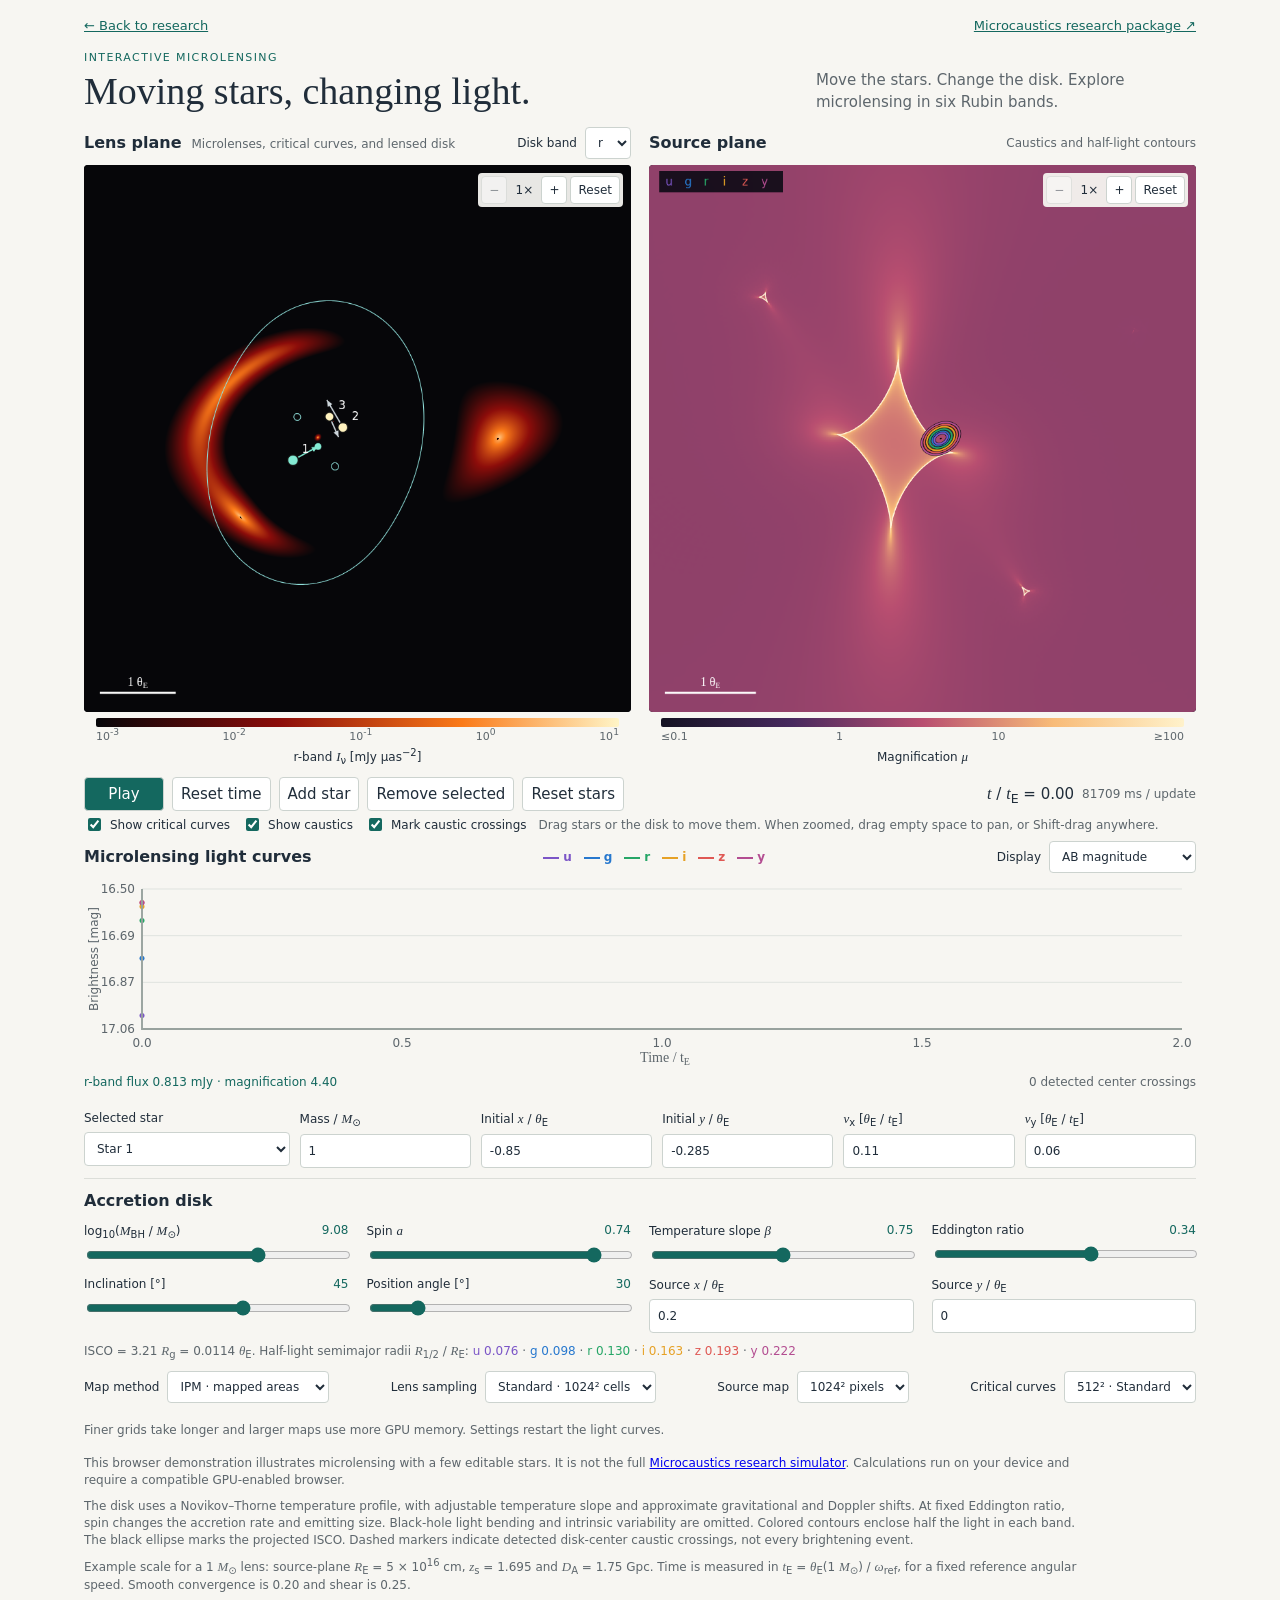
==== microlensing/index.html @ 2500a493 "Update simulator starting configuration" ====
<!doctype html>
<html lang="en"><head><meta charset="utf-8"><meta name="viewport" content="width=device-width, initial-scale=1"><meta name="description" content="Explore dynamical microlensing with moving stars, an accretion disk, caustics, and six-band light curves in your browser."><link rel="canonical" href="https://jfagin.github.io/microlensing/"><meta name="theme-color" content="#f7f6f2"><title>Interactive microlensing | Joshua Fagin</title><link rel="icon" href="../assets/favicon.svg" type="image/svg+xml"><script>if(new URLSearchParams(location.search).get("embed")==="1"&&window.parent!==window)document.documentElement.classList.add("embedded");</script><style>:root{--paper:#f7f6f2;--ink:#202d3a;--muted:#5d666c;--line:#dcded9;--teal:#14685f}
var{font-family:Cambria,Georgia,serif;font-size:1.08em}sub,sup{line-height:0}.inline{display:flex;flex-direction:row;align-items:center;gap:8px;white-space:nowrap}.inline select{width:auto;min-height:32px;padding:3px 8px}.panel-heading{min-height:34px}.colorbar{padding:10px 12px 2px}.bar{height:9px;border-radius:2px}.disk-gradient{background:linear-gradient(90deg,#060609 0%,#8c0d0a 35%,#fa7a19 70%,#fff5c7 100%)}.map-gradient{background:linear-gradient(90deg,#141222,#47295e,#b84e70,#f8bb78,#fff2cb)}.ticks{display:flex;justify-content:space-between;font-size:11px;color:var(--muted);margin-top:4px}.bar-label{text-align:center;font-size:12px;margin-top:4px}.view-toggles{display:flex;gap:16px;flex-wrap:wrap;align-items:center;margin:10px 0 14px}.view-toggles label{flex-direction:row;align-items:center;gap:6px}.view-toggles input{width:auto}.disk-controls{margin-top:15px}.settings output{float:right}.band-legend{display:flex;gap:12px;font-weight:600}.band-legend span:before{content:'';display:inline-block;width:16px;border-top:2px solid currentColor;margin-right:4px;vertical-align:middle}.curve-footer,.quality-row{display:flex;justify-content:space-between;gap:12px;align-items:center;font-size:12px}.warning{font-size:12px;color:#7b4413;background:#fcf0de;padding:9px}.quality-row{margin:18px 0}.curve #curve{height:230px}.caption{line-height:1.6}@media(max-width:760px){.curve .panel-heading{display:flex;flex-wrap:wrap}.band-legend{gap:8px}.curve-footer,.quality-row{flex-wrap:wrap}.view-toggles{gap:10px}.settings{gap:12px}}
*{box-sizing:border-box}body{margin:0;background:var(--paper);color:var(--ink);font:15px/1.5 system-ui,sans-serif}main{max-width:1160px;margin:auto;padding:28px 24px 40px}header{display:flex;align-items:end;justify-content:space-between;gap:32px;margin-bottom:22px}header>p{max-width:380px;color:var(--muted);margin:0}h1{font:normal clamp(26px,3vw,38px)/1.15 Georgia,serif;margin:4px 0 0}.eyebrow{color:var(--teal);text-transform:uppercase;font-size:11px;letter-spacing:1.4px;margin:0}h2{font-size:16px;font-weight:600;margin:0}.panels{display:grid;grid-template-columns:1fr 1fr;gap:22px}.panel-heading{display:flex;justify-content:space-between;align-items:center;gap:12px;margin-bottom:8px}.panel-heading span,.hint,.caption,.map-key{font-size:12px;color:var(--muted)}.view{position:relative;aspect-ratio:1;background:#10111a;border-radius:4px;overflow:hidden}.view canvas{width:100%;height:100%;display:block;position:absolute;inset:0}.view canvas:last-child{touch-action:none;cursor:crosshair}.hint{margin:6px 0}.map-key{display:flex;align-items:center;gap:9px;margin-top:6px}.gradient{height:7px;flex:1;background:linear-gradient(90deg,#141222,#47295e,#b84e70,#f8bb78,#fff2cb);border-radius:2px}.toolbar{display:flex;flex-wrap:wrap;align-items:center;gap:8px;margin:16px 0 12px}button,select,input{font:inherit;color:inherit}button,select,input[type=number]{background:white;border:1px solid #ccd3cf;border-radius:4px;padding:7px 10px;min-height:40px}button{cursor:pointer}button:hover{border-color:var(--teal)}button:disabled{opacity:.45;cursor:default}#play{background:var(--teal);color:white;min-width:80px}#clock{margin-left:auto;font-variant-numeric:tabular-nums}#performance{color:var(--muted);font-size:12px;min-width:110px;text-align:right}.editor{display:grid;grid-template-columns:1.2fr repeat(5,1fr);gap:10px;border-bottom:1px solid var(--line);padding-bottom:16px}label{display:flex;flex-direction:column;gap:5px;font-size:12px}input,select{min-width:0;width:100%}input[type=range]{accent-color:var(--teal)}input[type=checkbox]{width:auto;accent-color:var(--teal)}.check{flex-direction:row;align-items:center;gap:8px}.curve{margin:16px 0}#curve{display:block;width:100%;height:185px}#magnification{color:var(--teal);font-variant-numeric:tabular-nums}.settings{display:grid;grid-template-columns:repeat(4,1fr);gap:18px;margin:16px 0}.settings output{font-variant-numeric:tabular-nums;color:var(--teal)}details{border-top:1px solid var(--line);padding:12px 0}summary{cursor:pointer;font-size:13px;font-weight:500}.caption{max-width:1000px}.validation p{font-size:12px;color:var(--muted)}pre{white-space:pre-wrap;font-size:12px}#error{background:#fbe4df;padding:16px;color:#7c2417}.sr-only{position:absolute;width:1px;height:1px;padding:0;margin:-1px;overflow:hidden;clip:rect(0,0,0,0);white-space:nowrap;border:0}[hidden]{display:none!important}:focus-visible{outline:3px solid #589e91;outline-offset:3px}@media(max-width:760px){main{padding:20px 14px}header{display:block}header>p{margin-top:12px}.panels{gap:12px}.panel-heading{display:block}.panel-heading span{font-size:11px}.editor{grid-template-columns:repeat(3,1fr)}.settings{grid-template-columns:repeat(2,1fr)}#clock{margin-left:0}.map-key{flex-wrap:wrap;gap:5px}.gradient{min-width:30px}}@media(max-width:520px){.panels{grid-template-columns:1fr}.panel-heading{display:flex}.toolbar{gap:6px}.toolbar button{font-size:13px;padding:7px}#performance{margin-left:auto}.editor{grid-template-columns:repeat(2,1fr)}}
/* Keep the maps and light curves together without hiding any controls. */
.zoom-controls{position:absolute;right:8px;top:8px;z-index:2;display:flex;align-items:center;gap:3px;padding:3px;background:rgba(247,246,242,.94);border-radius:4px;font-size:12px}
.zoom-controls button{min-height:28px;padding:2px 7px;font-size:12px}
.zoom-controls output{min-width:28px;text-align:center;font-variant-numeric:tabular-nums}
#stars,#source-overlay{touch-action:none;cursor:crosshair}
main{padding-top:16px;padding-bottom:24px}
header{margin-bottom:12px;gap:20px}
.panels{gap:18px}
.panels .panel-heading{min-height:34px;margin-bottom:5px}
.panel-title{display:flex;align-items:baseline;flex-wrap:wrap;gap:2px 10px;min-width:0;line-height:1.35}
.panel-title h2{white-space:nowrap}
.panel-title span{margin:0}
.panels .inline{flex-shrink:0}
.colorbar{padding-top:6px}
.ticks,.bar-label{margin-top:2px}
.toolbar{margin:8px 0 4px}
.view-toggles{margin:4px 0 6px;gap:12px}
.view-toggles .hint{margin:0}
.curve{margin:6px 0 12px}
.curve .panel-heading{margin-bottom:3px}
.curve #curve{height:190px}
button,select,input[type=number]{min-height:34px;padding:5px 8px}
.editor{padding-bottom:10px}
.disk-controls{margin-top:10px}
.settings{margin:8px 0;gap:10px 18px}
.quality-row{margin:10px 0;flex-wrap:wrap}
.caption{margin:8px 0;line-height:1.45}
@media(min-width:521px) and (max-width:900px){.panels .panel-heading{min-height:70px;align-items:start}.panels .panel-title{max-width:210px}.panels .inline{gap:4px}}
@media(max-width:760px){header>p{margin-top:6px}.panels .panel-heading{display:flex;flex-wrap:wrap;gap:4px 8px}.settings{gap:10px 12px}}
html.embedded body{background:transparent;overflow:hidden}html.embedded main{max-width:none;padding:0}html.embedded nav[aria-label="Simulator navigation"],html.embedded header .eyebrow{display:none!important}html.embedded h1{font-size:28px}html.embedded header{margin-bottom:14px}</style></head>
<body><main>
<nav aria-label="Simulator navigation" style="display:flex;flex-wrap:wrap;justify-content:space-between;gap:12px;margin-bottom:14px;font-size:13px"><a href="../#research" style="color:var(--teal)">← Back to research</a><a href="https://github.com/JFagin/microcaustics" style="color:var(--teal)">Microcaustics research package ↗</a></nav>
<noscript><p>This interactive simulator requires JavaScript. You can still <a href="../#in-motion">view the research figures and animations</a>.</p></noscript>
<header><div><p class="eyebrow">Interactive microlensing</p><h1>Moving stars, changing light.</h1></div><p>Move the stars. Change the disk. Explore microlensing in six Rubin bands.</p></header>
<p id="error" role="alert" hidden></p>
<div class="panels">
 <section><div class="panel-heading"><div class="panel-title"><h2>Lens plane</h2><span>Microlenses, critical curves, and lensed disk</span></div><label class="inline">Disk band <select id="band" aria-label="Displayed disk band"><option value="0">u</option><option value="1">g</option><option value="2" selected>r</option><option value="3">i</option><option value="4">z</option><option value="5">y</option></select></label></div>
 <div class="view"><canvas id="lens" width="800" height="800" aria-label="Lensed disk surface brightness"></canvas><canvas id="stars" width="800" height="800" aria-label="Drag a star or its velocity arrow"></canvas><div class="zoom-controls" role="group" aria-label="Lens plane zoom"><button id="lens-zoom-out" aria-label="Zoom out lens plane" disabled>−</button><output id="lens-zoom-value" aria-live="polite">1×</output><button id="lens-zoom-in" aria-label="Zoom in lens plane">+</button><button id="lens-zoom-reset" aria-label="Reset lens zoom">Reset</button></div></div>
 <div class="colorbar"><div class="bar disk-gradient"></div><div class="ticks" id="disk-ticks"></div><div class="bar-label"><span id="band-label">r</span>-band <var>I</var><sub>ν</sub> [mJy μas<sup>−2</sup>]</div></div>
 </section>
 <section><div class="panel-heading"><h2>Source plane</h2><span>Caustics and half-light contours</span></div>
 <div class="view"><canvas id="source" width="800" height="800" aria-label="Live magnification map"></canvas><canvas id="source-overlay" width="800" height="800" aria-label="Drag the disk center"></canvas><div class="zoom-controls" role="group" aria-label="Source plane zoom"><button id="source-zoom-out" aria-label="Zoom out source plane" disabled>−</button><output id="source-zoom-value" aria-live="polite">1×</output><button id="source-zoom-in" aria-label="Zoom in source plane">+</button><button id="source-zoom-reset" aria-label="Reset source zoom">Reset</button></div></div>
 <div class="colorbar"><div class="bar map-gradient"></div><div class="ticks"><span>≤0.1</span><span>1</span><span>10</span><span>≥100</span></div><div class="bar-label">Magnification <var>μ</var></div></div>
 </section>
</div>
<div class="toolbar"><button id="play" disabled>Play</button><button id="reset">Reset time</button><button id="add" title="Draw a Salpeter mass with mean 0.3 solar masses and maximum-to-minimum ratio 100">Add star</button><button id="remove">Remove selected</button><button id="reset-stars" title="Restore the original three stars without changing the disk">Reset stars</button><span id="clock"></span><output id="performance">Starting GPU…</output></div>
<div class="view-toggles"><label><input id="critical" type="checkbox" checked>Show critical curves</label><label><input id="caustics" type="checkbox" checked>Show caustics</label><label><input id="crossings" type="checkbox" checked>Mark caustic crossings</label><span class="hint">Drag stars or the disk to move them. When zoomed, drag empty space to pan, or Shift-drag anywhere.</span></div>
<section class="curve"><div class="panel-heading"><h2>Microlensing light curves</h2><div class="band-legend" id="band-legend"></div><label class="inline">Display<select id="flux-mode" aria-label="Light curve units"><option value="mag">AB magnitude</option><option value="flux">Flux density [mJy]</option></select></label></div><canvas id="curve" aria-label="Six-band light curves with detected caustic crossings" width="1100" height="240"></canvas><div class="curve-footer"><output id="magnification"></output><span class="hint" id="crossing-count"></span></div></section>
<section class="editor" aria-label="Selected star settings">
 <label>Selected star<select id="selection"></select></label>
 <label><span>Mass / <var>M</var><sub>⊙</sub></span><input id="mass" aria-label="Star mass" type="number" min="0.05" step="0.05" value="1"></label>
 <label><span>Initial <var>x</var> / <var>θ</var><sub>E</sub></span><input id="x" aria-label="Star initial x" type="number" min="-2.8" max="2.8" step="0.05"></label>
 <label><span>Initial <var>y</var> / <var>θ</var><sub>E</sub></span><input id="y" aria-label="Star initial y" type="number" min="-2.8" max="2.8" step="0.05"></label>
 <label><span><var>v</var><sub>x</sub> [<var>θ</var><sub>E</sub> / <var>t</var><sub>E</sub>]</span><input id="vx" aria-label="Star velocity x" type="number" min="-0.3" max="0.3" step="0.01"></label>
 <label><span><var>v</var><sub>y</sub> [<var>θ</var><sub>E</sub> / <var>t</var><sub>E</sub>]</span><input id="vy" aria-label="Star velocity y" type="number" min="-0.3" max="0.3" step="0.01"></label>
</section>
<section class="disk-controls" aria-label="Disk parameters"><h2>Accretion disk</h2><div class="settings">
 <label><span>log<sub>10</sub>(<var>M</var><sub>BH</sub> / <var>M</var><sub>⊙</sub>) <output id="logMass-value">9.08</output></span><input aria-label="Black hole log mass" id="logMass" type="range" min="8.75" max="9.25" step="0.01" value="9.08"></label>
 <label><span>Spin <var>a</var> <output id="spin-value">0.74</output></span><input aria-label="Spin" id="spin" type="range" min="-0.99" max="0.99" step="0.01" value="0.74"></label>
 <label><span>Temperature slope <var>β</var> <output id="beta-value">0.75</output></span><input aria-label="Temperature slope" id="beta" type="range" min="0.6" max="0.9" step="0.01" value="0.75"></label>
 <label><span>Eddington ratio <output id="eddington-value">0.34</output></span><input aria-label="Eddington ratio" id="eddington" type="range" min="0.1" max="0.5" step="0.01" value="0.34"></label>
 <label><span>Inclination [°] <output id="inclination-value">45</output></span><input aria-label="Inclination" id="inclination" type="range" min="0" max="75" step="1" value="45"></label>
 <label><span>Position angle [°] <output id="angle-value">30</output></span><input aria-label="Position angle" id="angle" type="range" min="0" max="180" step="1" value="30"></label>
 <label><span>Source <var>x</var> / <var>θ</var><sub>E</sub></span><input aria-label="Source x" id="source-x" type="number" min="-1.2" max="1.2" step="0.05" value="0.2"></label>
 <label><span>Source <var>y</var> / <var>θ</var><sub>E</sub></span><input aria-label="Source y" id="source-y" type="number" min="-1.2" max="1.2" step="0.05" value="0"></label>
</div><div id="disk-info" class="hint"></div></section>
<p id="resolution-warning" class="warning" role="status" hidden></p>
<div class="quality-row"><label class="inline">Map method<select id="method"><option value="ipm" selected>IPM · mapped areas</option><option value="irs">Inverse ray shooting</option></select></label><label class="inline">Lens sampling<select id="quality"></select></label><label class="inline">Source map<select id="map-resolution" aria-label="Source magnification map resolution"><option value="512">512² pixels</option><option value="1024" selected>1024² pixels</option><option value="2048">2048² pixels</option><option value="4096">4096² pixels</option></select></label><label class="inline">Critical curves<select id="curve-resolution" aria-label="Critical curves and caustics resolution"><option value="256">256² · Fast</option><option value="512" selected>512² · Standard</option><option value="1024">1024² · Fine</option><option value="2048">2048² · Ultra</option></select></label><span class="hint">Finer grids take longer and larger maps use more GPU memory. Settings restart the light curves.</span></div>
<p class="caption">This browser demonstration illustrates microlensing with a few editable stars. It is not the full <a href="https://arxiv.org/abs/2610.19703">Microcaustics research simulator</a>. Calculations run on your device and require a compatible GPU-enabled browser.</p>
<p class="caption">The disk uses a Novikov–Thorne temperature profile, with adjustable temperature slope and approximate gravitational and Doppler shifts. At fixed Eddington ratio, spin changes the accretion rate and emitting size. Black-hole light bending and intrinsic variability are omitted. Colored contours enclose half the light in each band. The black ellipse marks the projected ISCO. Dashed markers indicate detected disk-center caustic crossings, not every brightening event.</p>
<p class="caption">Example scale for a 1 <var>M</var><sub>⊙</sub> lens: source-plane <var>R</var><sub>E</sub> = 5 × 10<sup>16</sup> cm, <var>z</var><sub>s</sub> = 1.695 and <var>D</var><sub>A</sub> = 1.75 Gpc. Time is measured in <var>t</var><sub>E</sub> = <var>θ</var><sub>E</sub>(1 <var>M</var><sub>⊙</sub>) / <var>ω</var><sub>ref</sub>, for a fixed reference angular speed. Smooth convergence is 0.20 and shear is 0.25.</p>
<p id="status" class="sr-only" aria-live="polite"></p>
</main><script type="module">// Dimensionless point-mass lens equation. No dependency on microcaustics.
const KAPPA=0.20, SHEAR=0.25, SOURCE_HALF=3, LENS_HALF=3.6, SHOOT_HALF=8;
const AX=1-KAPPA-SHEAR, AY=1-KAPPA+SHEAR;
// Advance the original three-star trajectory by 3.85 t_E and translate it
// to bring a prominent fold across the disk at t/t_E ~ 0.75.
// Masses, velocities, disk parameters, and playback speed are unchanged.
const DEFAULT_STARS=[
  {x:-0.8496,y:-0.2854,m:1,vx:0.11,vy:0.06},
  {x:-0.1926,y:0.1456,m:0.65,vx:-0.07,vy:0.12},
  {x:-0.3691,y:0.2871,m:0.3,vx:0.04,vy:-0.09}
];
const DEFAULT_SOURCE={radius:0.25,inclination:45,angle:30,hole:0.2,x:0.1,y:0};
// Paper's Salpeter distribution, in solar masses. The ensemble mean is 0.3,
// not a constraint imposed on each small collection of sampled stars.
const MASS_SLOPE=2.35, MASS_MEAN=.3, MASS_RATIO=100;
const unitMassMean=((MASS_RATIO**(2-MASS_SLOPE)-1)/(2-MASS_SLOPE)) /
  ((MASS_RATIO**(1-MASS_SLOPE)-1)/(1-MASS_SLOPE));
const MASS_MIN=MASS_MEAN/unitMassMean, MASS_MAX=MASS_RATIO*MASS_MIN;
function randomStarMass(random=Math.random){
  const exponent=1-MASS_SLOPE;
  return (MASS_MIN**exponent+random()*(MASS_MAX**exponent-MASS_MIN**exponent))**(1/exponent);
}
// Illustrative isotropic velocities, comparable to the default three stars.
function randomStarVelocity(random=Math.random){
  const angle=2*Math.PI*random(),speed=.05+.10*random();
  return {vx:speed*Math.cos(angle),vy:speed*Math.sin(angle)};
}
function inputBounds(value,min='',max=''){
  return clamp(value,min===''?-Infinity:Number(min),max===''?Infinity:Number(max));
}
function position(s,t){return {x:s.x+s.vx*t,y:s.y+s.vy*t};}
function mapPoint(x,y,stars,t=0,ax=AX,ay=AY){
  let bx=ax*x,by=ay*y;
  for(const s of stars){const p=position(s,t),dx=x-p.x,dy=y-p.y,r2=Math.max(dx*dx+dy*dy,1e-12);bx-=s.m*dx/r2;by-=s.m*dy/r2;}
  return [bx,by];
}
function determinant(x,y,stars,t=0,ax=AX,ay=AY){
  let a=ax,d=ay,b=0;
  for(const s of stars){const p=position(s,t),dx=x-p.x,dy=y-p.y,r2=Math.max(dx*dx+dy*dy,1e-12),f=s.m/(r2*r2);a+=f*(dx*dx-dy*dy);d+=f*(dy*dy-dx*dx);b+=2*f*dx*dy;}
  return a*d-b*b;
}
function sourceParams(s){
  const h=s.radius*s.hole;
  return {h,sigma2:(s.radius*s.radius-h*h)/(2*Math.LN2),q:Math.cos(s.inclination*Math.PI/180),angle:s.angle*Math.PI/180};
}
function brightness(x,y,s){
  const {h,sigma2,q,angle}=sourceParams(s),dx=x-s.x,dy=y-s.y,c=Math.cos(angle),a=Math.sin(angle);
  const u=c*dx+a*dy,v=(-a*dx+c*dy)/q,r2=u*u+v*v;
  return r2<h*h?0:Math.exp(-(r2-h*h)/(2*sigma2));
}
function analyticSourceFlux(s){const p=sourceParams(s);return 2*Math.PI*p.q*p.sigma2;}
function pointLensMagnification(u){return (u*u+2)/(u*Math.sqrt(u*u+4));}
const clamp=(x,lo,hi)=>Math.min(hi,Math.max(lo,x));

// LSST throughputs tag 1.9, atmosphere at airmass 1.2, bundled via Microcaustics.
// AB weights proportional to response(lambda) d(lambda)/lambda.
const FILTERS=[{"name":"u","nodes":[[321.55718,7.19483723e-7],[323.37755,0.0000128350127],[325.2876,0.000102080093],[327.19517,0.000427566385],[329.15595,0.00124874527],[331.10441,0.00271547054],[333.07886,0.00474892707],[335.05975,0.00713528034],[337.04575,0.00972167271],[339.03901,0.0125874682],[341.0282,0.0152738071],[343.02054,0.0178541259],[345.01826,0.0198739179],[347.01784,0.022097869],[349.01339,0.0243363865],[351.0101,0.0261843013],[353.00846,0.0275906265],[355.00743,0.0289970633],[357.00682,0.0303109732],[359.00572,0.0313487698],[361.00651,0.0325099848],[363.00761,0.0339602306],[365.00721,0.0354431882],[367.00633,0.0369375691],[369.00459,0.0382540785],[371.00599,0.0393830313],[373.00655,0.0410422062],[375.0054,0.0424799158],[377.00528,0.0439354098],[379.00153,0.0448648503],[380.99895,0.0449547301],[382.99643,0.0442903986],[384.99273,0.0428821999],[386.98768,0.0403287272],[388.98306,0.0370131188],[390.97648,0.0328909744],[392.97357,0.028214697],[394.96308,0.0234390708],[396.93524,0.0175125006],[398.87552,0.0101237018],[400.79966,0.00386746223],[402.64344,0.000760453399],[404.67808,0.0000666115209],[407.67292,0.0000409541226],[408.69132,0.0000991293359],[423.8759,0.00000209292184],[424.39467,0.0000024226307],[427.00141,0.00000863377606],[429.00136,0.00000871229604],[431.00121,0.00000877367708],[433.00097,0.00000883073787],[435.00115,0.00000888396878],[437.00092,0.00000893756334],[439.00052,0.00000897639094],[441.00086,0.00000901681256],[443.00055,0.00000905793593],[445.00063,0.00000908555193],[447.00048,0.00000912930185],[449.00069,0.00000915716843],[451.00046,0.00000918847307],[453.0004,0.00000920967844],[455.00027,0.00000922833347],[457.00038,0.00000924552029],[459.00033,0.00000925820376],[460.99996,0.00000926660837],[463.00025,0.00000926718137],[465.00027,0.00000928019135],[467.00014,0.00000929574668],[469.00004,0.00000930089426],[471.00017,0.00000930642848],[472.99999,0.00000930984516],[474.99996,0.00000930624956],[476.99981,0.00000930200676],[478.99953,0.00000928942841],[480.9999,0.00000927659398],[483.00013,0.00000927455461],[484.99979,0.00000927344913],[486.99988,0.00000926678466],[488.99964,0.0000092496643],[490.99985,0.00000923791652],[492.99975,0.00000922734676],[494.99971,0.00000921367677],[496.99975,0.00000919408082],[498.99978,0.00000917869971],[500.99931,0.00000914635433],[502.99914,0.00000910772188],[504.99971,0.00000907919424],[506.99989,0.00000906861872],[508.99987,0.00000905828261],[510.9999,0.00000904966058],[512.99972,0.00000903587741],[514.99965,0.00000902169626],[516.99956,0.00000900355337],[518.99981,0.00000898201119],[520.99949,0.00000896299087],[522.99952,0.00000893572625],[524.99921,0.00000890569129],[526.9996,0.00000887230367],[528.99954,0.00000884993456],[530.99951,0.00000882665244],[532.99975,0.00000880240605],[534.99999,0.00000879367],[536.99976,0.00000878685981],[538.99958,0.00000877549409],[540.99925,0.00000874547716],[542.9998,0.00000872413419],[544.99952,0.00000870008662],[546.9999,0.00000868376452],[548.99974,0.0000086709311],[550.9997,0.00000866198234],[552.99963,0.00000864241068],[554.99993,0.00000863257352],[556.99956,0.0000086097438],[558.99951,0.00000859014955],[560.99961,0.00000856649555],[562.99973,0.00000854083299],[564.99962,0.00000851751042],[566.99972,0.00000850341398],[568.99937,0.00000847487447],[570.99984,0.00000846512669],[573.00004,0.00000845753515],[575.00013,0.00000846051176],[577.00018,0.00000846873596],[578.99972,0.00000846912756],[581.0002,0.00000845867188],[583.00003,0.0000084669414],[584.99991,0.00000846174038],[586.99925,0.00000844263749],[588.99896,0.00000837561915],[591.0001,0.00000837307138],[593.00054,0.00000836998091],[595.00082,0.00000835047922],[596.99995,0.00000837446137],[599.00007,0.00000837960233],[600.99974,0.00000837872766],[603.00016,0.00000837833117],[605.00022,0.00000838908351],[607.00039,0.00000840570136],[609.00027,0.00000842131596],[611.00029,0.00000844071811],[613.00021,0.00000845027612],[615.00019,0.00000846307235],[617.00017,0.00000847186571],[619.00004,0.00000847615421],[621.00002,0.00000847905744],[623.00007,0.00000848744822],[625.0001,0.00000849095422],[626.99578,0.00000844139737],[629.00262,0.0000083571206],[631.0016,0.00000844341209],[633.00061,0.00000849919788],[635.00003,0.00000851127401],[637.00017,0.00000851705765],[639.00012,0.00000852508908],[641.00018,0.00000853542673],[642.99993,0.00000853290912],[644.99964,0.000008523699],[646.99904,0.00000848602569],[649.00051,0.00000848187265],[650.99892,0.00000849854167],[653.00086,0.00000850485408],[654.9997,0.00000850429552],[657.00034,0.00000851678164],[659.00029,0.00000853377349],[661.00015,0.00000854513929],[662.99998,0.00000855084701],[664.99998,0.00000854918631],[666.99993,0.00000854448072],[668.99984,0.00000853938894],[671.00002,0.00000853598926],[672.9999,0.00000853549437],[674.99986,0.00000853055367],[676.99994,0.00000852856624],[678.99975,0.00000852394408],[680.9999,0.00000851786767],[682.99992,0.00000851274336],[684.99909,0.00000849302792],[686.95507,0.0000073346809],[689.00448,0.00000740751105],[691.01102,0.00000782926942],[693.00386,0.00000820152509],[695.00119,0.00000828232891],[697.00218,0.00000837563051],[698.99826,0.00000833938824],[700.99993,0.00000831761935],[703.001,0.00000833343214],[704.99971,0.00000834435044],[707.00004,0.00000834470927],[709,0.00000834476776],[710.99995,0.00000833459369],[712.99961,0.0000083235182],[714.99866,0.00000828626198],[716.98801,0.00000798885773],[718.99563,0.00000757623421],[721.01375,0.00000781435426],[722.98907,0.00000788805047],[725.00268,0.00000771860151],[726.99686,0.00000775669793],[729.00245,0.0000078023388],[731.00084,0.00000785719419],[733.00242,0.0000080166576],[734.99961,0.000008053654],[737.00063,0.00000803799925],[738.9999,0.00000805541641],[741,0.00000805868006],[742.99971,0.0000080499387],[744.99959,0.00000803268848],[746.9998,0.00000801374034],[748.99952,0.00000799756805],[750.99976,0.0000079804037],[752.9998,0.00000796414746],[754.99957,0.00000794875386],[756.99987,0.00000793577681],[758.90574,0.00000684855311],[761.08289,0.00000357900308],[762.97292,0.00000473975719],[765.05311,0.00000570482754],[767.02343,0.00000711453413],[769.00462,0.00000762863783],[771.0009,0.00000777571864],[772.99991,0.00000777954424],[774.99963,0.00000776837524],[776.99952,0.00000774795901],[778.99984,0.00000773022248],[780.99954,0.00000771452242],[782.99953,0.00000769357386],[784.99955,0.00000767260178],[786.99924,0.00000764331509],[788.9985,0.00000759464618],[791.00004,0.00000756339204],[793.00073,0.00000756376699],[794.99833,0.00000756578809],[797.0011,0.00000751526644],[798.99942,0.00000752487809],[800.99948,0.00000748171078],[802.9998,0.00000747135972],[805.00054,0.00000747212445],[806.99958,0.00000746894758],[808.99903,0.00000743730128],[810.99824,0.00000739144203],[812.99334,0.00000724932532],[814.99299,0.0000069900142],[817.0004,0.00000683477165],[819.00425,0.00000688122677],[821.0049,0.00000714091133],[822.9933,0.00000672009087],[825.00128,0.00000710123747],[826.99456,0.00000707866155],[829.0026,0.00000695837066],[831.00038,0.00000707094834],[833.00257,0.00000709210713],[835.00048,0.00000716316296],[837.00025,0.00000716730928],[838.99993,0.00000716885966],[840.99934,0.00000714464148],[842.99928,0.00000712711449],[844.99988,0.00000710819152],[846.99953,0.00000709163824],[848.99949,0.00000706632294],[850.99913,0.00000703746042],[852.99939,0.00000701075133],[854.9995,0.00000698025942],[856.9995,0.00000695778752],[858.99943,0.0000069387202],[860.99915,0.0000069085503],[862.9992,0.00000687940655],[864.99924,0.00000684455025],[866.9993,0.00000681406735],[868.99932,0.00000678528039],[870.99878,0.00000675112119],[872.99871,0.00000669915125],[874.99885,0.0000066485384],[876.99901,0.00000660866236],[878.999,0.00000656844667],[880.99908,0.0000065316214],[882.99926,0.00000649930849],[884.99885,0.00000646357564],[886.99926,0.00000642487228],[888.99925,0.00000639327091],[890.99823,0.00000633967153],[892.99591,0.00000622352173],[894.99008,0.00000601046088],[896.99934,0.00000574010409],[898.9911,0.00000543693992],[901.00046,0.00000548933315],[903.01195,0.00000557241853],[904.99591,0.00000574201066],[906.98615,0.00000539302581],[909.00096,0.00000524976876],[911.00084,0.00000525435962],[912.98874,0.00000511630777],[914.98841,0.00000507350573],[916.99443,0.00000508402499],[919.00971,0.00000512339591],[920.99579,0.00000519404074],[922.99675,0.00000511105112],[924.99829,0.0000049829694],[926.9883,0.00000487859157],[928.98336,0.00000443514863],[930.96037,0.00000372756313],[932.97471,0.00000297703421],[935.02989,0.00000271306607],[937.00579,0.00000281238207],[939.0521,0.00000331072443],[940.99725,0.00000344678144],[942.97641,0.00000302684224],[945.01764,0.00000292203315],[947.00412,0.00000300246638],[949.00487,0.00000301719338],[951.01448,0.00000309356073],[953.02247,0.00000292758709],[954.99085,0.00000300501137],[957.01931,0.00000299741872],[958.98384,0.00000295284166],[961.00934,0.00000306994018],[963.00828,0.00000301850315],[965.00475,0.00000307962752],[967.01706,0.00000305968245],[968.99885,0.00000318960477],[970.99529,0.00000311545932],[972.98987,0.00000297238904],[974.99263,0.00000281458418],[977.00552,0.00000280977833],[978.99408,0.00000274814734],[981.00339,0.00000274494174],[982.99803,0.00000269336819],[984.99523,0.00000264030196],[986.99392,0.00000257811196],[988.99428,0.00000250056102],[990.99507,0.00000241620922],[992.99411,0.00000233666166],[994.9942,0.00000225924354],[996.99396,0.00000217947063],[998.99364,0.00000210112928],[1000.993,0.00000202119929],[1002.99409,0.00000194248121],[1004.99311,0.00000186834257],[1006.99317,0.00000179241036],[1008.99222,0.00000171347734],[1010.99316,0.00000164467249],[1012.99292,0.0000015750196],[1014.99249,0.00000150641178],[1016.99206,0.00000143864176],[1018.99202,0.00000137111456],[1020.9918,0.0000013067991],[1022.99127,0.00000124242102],[1024.99014,0.00000117838899],[1026.98777,0.00000109887898],[1028.98745,0.0000010196385],[1030.98718,9.45551674e-7],[1032.98694,8.75056373e-7],[1034.98671,8.08101637e-7],[1036.98612,7.44653261e-7],[1038.98575,6.847444e-7],[1040.98527,6.27549775e-7],[1042.98467,5.73184772e-7],[1044.98375,5.21263201e-7],[1046.98353,4.72531037e-7],[1048.98256,4.26609329e-7],[1050.98206,3.83900754e-7],[1052.98149,3.43739011e-7],[1054.98068,3.06690458e-7],[1056.97973,2.72183255e-7],[1058.97945,2.40610929e-7],[1060.9783,2.12140055e-7],[1062.97844,1.86366682e-7],[1064.9782,1.63382454e-7],[1066.9781,1.43303505e-7],[1068.97971,1.26066054e-7],[1070.97966,1.11472197e-7],[1072.98147,9.93470138e-8],[1074.98187,8.8671304e-8],[1076.97899,7.87824939e-8],[1078.97771,6.95275579e-8],[1080.97794,6.0473469e-8],[1082.97326,5.27456207e-8],[1084.97289,4.52080939e-8],[1086.97812,3.84164958e-8],[1088.96625,3.24848925e-8],[1090.97156,2.68984674e-8],[1092.96583,2.1892824e-8],[1094.9646,1.76784158e-8],[1096.958,1.41221217e-8]]},{"name":"g","nodes":[[329.15162,2.44677733e-8],[331.10245,5.22339729e-8],[333.07855,9.08253811e-8],[335.05807,1.35670574e-7],[337.04301,1.82371765e-7],[339.03731,2.32928352e-7],[341.02682,2.80019427e-7],[343.01976,3.25456676e-7],[345.01684,3.59821192e-7],[347.01692,3.97250227e-7],[349.01307,4.35730439e-7],[351.00987,4.67830914e-7],[353.00878,4.93216703e-7],[355.00733,5.18599e-7],[357.00801,5.43838357e-7],[359.00644,5.66395283e-7],[361.00654,5.88517872e-7],[363.00667,6.12710162e-7],[365.00628,6.35879883e-7],[367.00641,6.60935585e-7],[369.0048,6.85190248e-7],[371.00594,7.06333841e-7],[373.00574,7.33464927e-7],[375.0046,7.55365008e-7],[377.00607,7.81345004e-7],[379.00475,8.06970934e-7],[381.00546,8.32784766e-7],[383.00529,8.59392926e-7],[385.63529,0.000019186169],[387.02376,0.0000832365566],[389.13976,0.000157547028],[391.15716,0.00039651771],[393.13269,0.000932305934],[395.10442,0.00191978273],[397.08394,0.00337308399],[399.06443,0.00526004928],[401.04423,0.00725708254],[403.02693,0.00898606573],[405.01376,0.0101316271],[407.00734,0.0107673349],[409.00401,0.0111246047],[411.00226,0.0113300067],[413.00214,0.0114638576],[415.00312,0.0116445439],[417.00332,0.0118785546],[419.0035,0.0121175808],[421.00294,0.0123708384],[423.00145,0.012532355],[425.00139,0.0126314701],[427.00137,0.01274721],[429.00088,0.0128351734],[431.00136,0.0129156041],[433.0012,0.0130095643],[435.00138,0.013113821],[437.00101,0.0131990296],[439.0005,0.0132633916],[441.00108,0.0133357872],[443.00039,0.0133939556],[445.00004,0.0134025382],[447.00037,0.0134322041],[449.00143,0.0135071299],[451.00116,0.0136126605],[453.00072,0.0136857601],[455.00082,0.0137543742],[457.00062,0.013813223],[459.00032,0.0138360047],[461,0.0138583427],[463.0004,0.0138528362],[465.00012,0.013872352],[467.00008,0.013890613],[468.99974,0.0138881357],[471.0002,0.013875727],[472.99971,0.013877643],[475.00011,0.0138723177],[477.00006,0.0138764841],[478.99978,0.0138707961],[481.00031,0.0138811742],[483.00022,0.0138977663],[484.9999,0.0139124731],[486.99993,0.0139093723],[488.99981,0.013896837],[490.99975,0.0138779151],[492.99974,0.0138557701],[494.99952,0.0138340783],[496.99931,0.0137739356],[498.99983,0.0137338095],[500.9991,0.0136747167],[502.99905,0.0136118877],[504.99976,0.01356061],[506.99986,0.0135429013],[508.99984,0.0135267709],[510.99977,0.0135077161],[512.99979,0.0134889098],[514.99985,0.0134735868],[516.99962,0.0134593769],[518.9999,0.0134342035],[520.99965,0.0134168594],[522.99951,0.0133802667],[524.99936,0.0133385673],[526.99973,0.0132973457],[528.99958,0.0132776057],[530.99958,0.0132520889],[532.99928,0.0131925932],[534.99802,0.0130918159],[536.99558,0.012841259],[538.99175,0.0123724576],[540.98746,0.011612024],[542.9834,0.0106717082],[544.98116,0.00959268784],[546.97856,0.00848583432],[548.97791,0.00741572563],[550.97737,0.00648823993],[552.97312,0.00561994585],[554.96307,0.00465921981],[556.94377,0.00352586051],[558.91907,0.00234789714],[560.87483,0.00127314695],[562.83076,0.000527322851],[564.79131,0.000165841859],[566.8333,0.0000469620114],[568.80631,0.000017787588],[570.8399,0.00000366396265],[572.88066,0.00000583423186],[575.19846,0.00000252905874],[576.97713,0.00000408484805],[578.99125,0.00000567059418],[581.11609,0.00000494707896],[582.66346,0.00000334177696],[585.29801,0.00000143606408],[586.33494,6.98347439e-7],[588.99953,0.00000115798625],[591.00007,0.00000169748747],[593.66482,4.709699e-7],[595.07545,0.00000195076241],[596.99905,0.00000286879234],[598.89437,0.00000229768846],[600.99974,0.0000012857766],[603.00016,0.00000128571576],[605.00022,0.00000128736578],[607.00039,0.00000128991591],[609.00027,0.00000129231208],[611.00029,0.00000129528948],[613.00021,0.00000129675623],[615.00019,0.0000012987199],[617.00017,0.00000130006931],[619.00004,0.00000130072741],[621.00002,0.00000130117293],[623.00007,0.00000130246056],[625.0001,0.00000130299858],[626.99578,0.00000129539372],[629.00262,0.00000128246084],[631.0016,0.0000012957029],[633.00061,0.00000130426363],[635.00003,0.0000013061168],[637.00017,0.00000130700434],[639.00012,0.00000130823682],[641.00018,0.00000130982321],[642.99993,0.00000130943686],[644.99964,0.0000013080235],[646.99904,0.00000130224226],[649.00051,0.00000130160495],[650.99892,0.00000130416293],[653.00086,0.00000130513161],[654.9997,0.0000013050459],[657.00034,0.00000130696199],[659.00029,0.00000130956951],[661.00015,0.00000131131367],[662.99998,0.00000131218956],[664.99998,0.00000131193472],[666.99993,0.00000131121261],[668.99984,0.00000131043124],[671.00002,0.00000130990953],[672.9999,0.00000130983359],[674.99986,0.0000013090754],[676.99994,0.00000130877042],[678.99975,0.00000130806111],[680.9999,0.00000130712864],[682.99992,0.00000130634228],[684.99909,0.00000130331681],[686.95507,0.00000112556004],[689.00448,0.00000113673636],[691.01102,0.00000120145824],[693.00386,0.00000125858358],[695.00119,0.00000127098351],[697.00218,0.00000128530132],[698.99826,0.00000127973968],[700.99993,0.00000127639909],[703.001,0.00000127882567],[704.99971,0.00000128050117],[707.00004,0.00000128055623],[709,0.00000128056521],[710.99995,0.00000127900392],[712.99961,0.00000127730431],[714.99866,0.00000127158707],[716.98801,0.00000122594823],[718.99563,0.00000116262815],[721.01375,0.0000011991694],[722.98907,0.00000121047862],[725.00268,0.00000118447545],[726.99686,0.00000119032162],[729.00245,0.00000119732554],[731.00084,0.0000012057435],[733.00242,0.00000123021432],[734.99961,0.00000123589169],[737.00063,0.00000123348935],[738.9999,0.00000123616214],[741,0.00000123666297],[742.99971,0.00000123532155],[744.99959,0.00000123267438],[746.9998,0.00000122976665],[748.99952,0.00000122728489],[750.99976,0.0000012246509],[752.9998,0.00000122215626],[754.99957,0.000001219794],[756.99987,0.00000121780258],[758.90574,0.0000010509602],[761.08289,5.49224011e-7],[762.97292,7.27350157e-7],[765.05311,8.75447211e-7],[767.02343,0.00000109177692],[769.00462,0.00000117066987],[771.0009,0.00000119324049],[772.99991,0.00000119382755],[774.99963,0.00000119211359],[776.99952,0.00000118898057],[778.99984,0.00000118625877],[780.99954,0.00000118384948],[782.99953,0.00000118063477],[784.99955,0.00000117741646],[786.99924,0.0000011729222],[788.9985,0.0000011654536],[791.00004,0.00000116065743],[793.00073,0.00000116071497],[794.99833,0.00000116102512],[797.0011,0.00000115327221],[798.99942,0.00000115474718],[800.99948,0.00000114812285],[802.9998,0.0000011465344],[805.00054,0.00000114665175],[806.99958,0.00000114616424],[808.99903,0.00000114130789],[810.99824,0.00000113427045],[812.99334,0.00000111246161],[814.99299,0.00000107266843],[817.0004,0.00000104884534],[819.00425,0.00000105597421],[821.0049,0.0000010958247],[822.9933,0.00000103124674],[825.00128,0.00000108973645],[826.99456,0.00000108627201],[829.0026,0.0000010678125],[831.00038,0.00000108508837],[833.00257,0.00000108833534],[835.00048,0.00000109923937],[837.00025,0.00000109987565],[838.99993,0.00000110011357],[840.99934,0.00000109639711],[842.99928,0.00000109370747],[844.99988,0.0000010908036],[846.99953,0.00000108826338],[848.99949,0.00000108437857],[850.99913,0.0000010799494],[852.99939,0.0000010758507],[854.9995,0.00000107117149],[856.9995,0.00000106772302],[858.99943,0.000001064797],[860.99915,0.00000106016721],[862.9992,0.00000105569489],[864.99924,0.00000105034594],[866.9993,0.00000104566811],[868.99932,0.00000104125055],[870.99878,0.00000103600857],[872.99871,0.0000010280334],[874.99885,0.00000102026649],[876.99901,0.00000101414723],[878.999,0.00000100797584],[880.99908,0.00000100232473],[882.99926,9.97366081e-7],[884.99885,9.91882615e-7],[886.99926,9.85943305e-7],[888.99925,9.81093844e-7],[890.99823,9.7286863e-7],[892.99591,9.550446e-7],[894.99008,9.22348865e-7],[896.99934,8.80860653e-7],[898.9911,8.3433791e-7],[901.00046,8.42378032e-7],[903.01195,8.55128087e-7],[904.99591,8.8115323e-7],[906.98615,8.2759897e-7],[909.00096,8.05615136e-7],[911.00084,8.06319636e-7],[912.98874,7.85134579e-7],[914.98841,7.78566295e-7],[916.99443,7.80180551e-7],[919.00971,7.86222305e-7],[920.99579,7.97063267e-7],[922.99675,7.84327906e-7],[924.99829,7.64672837e-7],[926.9883,7.48655302e-7],[928.98336,6.80605762e-7],[930.96037,5.7202163e-7],[932.97471,4.56847517e-7],[935.02989,4.16339688e-7],[937.00579,4.3158045e-7],[939.0521,5.08054705e-7],[940.99725,5.28933641e-7],[942.97641,4.64490921e-7],[945.01764,4.48407204e-7],[947.00412,4.60750267e-7],[949.00487,4.63010233e-7],[951.01448,4.74729357e-7],[953.02247,4.49259497e-7],[954.99085,4.61140815e-7],[957.01931,4.59975667e-7],[958.98384,4.53134995e-7],[961.00934,4.71104612e-7],[963.00828,4.63211226e-7],[965.00475,4.72591204e-7],[967.01706,4.69530489e-7],[968.99885,4.89468012e-7],[970.99529,4.78089855e-7],[972.98987,4.56134681e-7],[974.99263,4.31918381e-7],[977.00552,4.31180887e-7],[978.99408,4.21723165e-7],[981.00339,4.21231243e-7],[982.99803,4.13316905e-7],[984.99523,4.05173507e-7],[986.99392,3.95630001e-7],[988.99428,3.83729246e-7],[990.99507,3.70784849e-7],[992.99411,3.58577699e-7],[994.9942,3.46697325e-7],[996.99396,3.34455594e-7],[998.99364,3.22433545e-7],[1000.993,3.10167707e-7],[1002.99409,2.98087846e-7],[1004.99311,2.86710734e-7],[1006.99317,2.75058384e-7],[1008.99222,2.6294554e-7],[1010.99316,2.52386936e-7],[1012.99292,2.41698194e-7],[1014.99249,2.31169826e-7],[1016.99206,2.20770025e-7],[1018.99202,2.10407485e-7],[1020.9918,2.00537811e-7],[1022.99127,1.90658527e-7],[1024.99014,1.80832347e-7],[1026.98777,1.68630959e-7],[1028.98745,1.56470932e-7],[1030.98718,1.4510177e-7],[1032.98694,1.34283754e-7],[1034.98671,1.24009064e-7],[1036.98612,1.1427245e-7],[1038.98575,1.05079e-7],[1040.98527,9.63020698e-8],[1042.98467,8.79593654e-8],[1044.98375,7.99916232e-8],[1046.98353,7.25133188e-8],[1048.98256,6.54662993e-8],[1050.98206,5.89123583e-8],[1052.98149,5.27492473e-8],[1054.98068,4.70638777e-8],[1056.97973,4.17684969e-8],[1058.97945,3.69234942e-8],[1060.9783,3.25544319e-8],[1062.97844,2.85993206e-8],[1064.9782,2.50722239e-8],[1066.9781,2.19909634e-8],[1068.97971,1.93457513e-8],[1070.97966,1.7106218e-8],[1072.98147,1.52455207e-8],[1074.98187,1.36072555e-8],[1076.97899,1.20897457e-8],[1078.97771,1.06695086e-8]]},{"name":"r","nodes":[[327.19402,1.04881054e-8],[329.1532,3.01948308e-8],[331.07818,5.97780435e-8],[333.0421,8.64881365e-8],[335.02061,1.03382025e-7],[337.01508,1.14025905e-7],[339.0161,1.255288e-7],[341.01834,1.37983524e-7],[343.00826,1.51043209e-7],[345.00473,1.55554083e-7],[347.00799,1.61197665e-7],[349.0051,1.68063521e-7],[351.01028,1.76399633e-7],[353.00985,1.86819687e-7],[355.03602,2.15812919e-7],[357.02787,2.61457601e-7],[359.01017,2.9173163e-7],[360.95101,2.62418964e-7],[362.98103,2.114942e-7],[365.01891,2.10747788e-7],[366.98751,2.15036674e-7],[369.01935,2.20011161e-7],[371.05536,2.7824804e-7],[372.99558,3.21658645e-7],[374.94385,2.71429395e-7],[376.97033,2.07288033e-7],[379.00662,1.92324594e-7],[381.03832,2.21618378e-7],[383.0608,3.01820125e-7],[385.05087,4.2149729e-7],[386.94825,4.21006625e-7],[388.92517,2.90456697e-7],[390.93833,1.89793613e-7],[392.9943,1.51538655e-7],[394.99726,1.47860351e-7],[396.9962,1.45143903e-7],[398.99439,1.40962824e-7],[400.97639,1.29331006e-7],[403.05499,1.43674128e-7],[404.98845,1.62044297e-7],[406.98867,1.51258057e-7],[409.0349,1.63035269e-7],[411.01369,1.87933562e-7],[412.99001,1.89932681e-7],[414.99719,1.82655009e-7],[416.99387,1.77837644e-7],[419.08574,2.34750747e-7],[421.13348,4.9285319e-7],[423.13923,0.0000011864931],[425.10875,0.00000250024091],[427.00689,0.0000033906508],[428.91018,0.00000272859226],[430.88145,0.0000014662344],[432.91498,7.50432969e-7],[434.92069,4.50715248e-7],[436.95415,3.01440846e-7],[438.9309,2.15111945e-7],[440.98996,1.65435899e-7],[443.03318,1.782704e-7],[445.02098,2.09134944e-7],[447.00426,2.25545058e-7],[449.08193,3.02903783e-7],[450.99155,3.68298958e-7],[452.94288,3.06212408e-7],[454.94187,2.15847336e-7],[456.97564,1.65947935e-7],[459.01563,1.61225885e-7],[461.07558,2.18542217e-7],[463.11247,4.0491067e-7],[465.10149,7.79703316e-7],[467.03258,0.00000112881655],[468.94588,0.00000106605456],[470.891,6.72173712e-7],[472.87756,3.30136144e-7],[474.93761,1.75549693e-7],[476.98199,1.35333547e-7],[478.99606,1.26547934e-7],[480.98117,1.18416636e-7],[482.99269,1.09273259e-7],[485.01344,1.11371964e-7],[487.01401,1.20971299e-7],[489.00639,1.28504843e-7],[491.01693,1.3804631e-7],[493.00769,1.48490928e-7],[495.01213,1.57732284e-7],[497.01281,1.69979755e-7],[499.0134,1.8384708e-7],[501.03478,2.13433741e-7],[503.05996,2.87846054e-7],[505.07403,4.37164879e-7],[507.07142,6.80778064e-7],[509.02363,8.8984437e-7],[510.95878,8.47741295e-7],[512.93517,6.21182956e-7],[514.9701,4.58965149e-7],[517.0005,4.18496699e-7],[519.30918,0.00000599124046],[521.02755,0.0000126996044],[523.01782,0.0000141745364],[525.01672,0.0000158829693],[527.05372,0.0000200230127],[529.06196,0.0000274074268],[530.95299,0.0000342916178],[533.27324,0.0000413739122],[535.10112,0.000148548871],[537.14342,0.000328298642],[539.13531,0.000753945009],[541.09483,0.00148818327],[543.08132,0.00252613418],[545.06471,0.00389710597],[547.06079,0.00567774564],[549.04143,0.0077752825],[551.02935,0.00960927147],[553.01929,0.0110686656],[555.01424,0.01222932],[557.0085,0.01303611],[559.00548,0.0136651296],[561.00237,0.0139565278],[563.00122,0.0140669609],[564.99987,0.0140743537],[566.99971,0.0140623879],[568.99972,0.0141088881],[571.0014,0.0141496382],[573.00014,0.0141469476],[575.00048,0.0141885882],[576.99967,0.0142136913],[578.99896,0.0141716924],[581.00114,0.0141343669],[582.99866,0.0141452456],[585.00034,0.0141084524],[586.99928,0.0140721812],[588.99896,0.0140307995],[590.99964,0.013934277],[593.00047,0.0139096633],[595.00226,0.0139204795],[596.99942,0.0140451429],[599.00008,0.0140112575],[600.99899,0.0139494314],[603.00009,0.0139307924],[605.00063,0.0140053097],[607.00075,0.0140211305],[608.99976,0.014015698],[610.99932,0.0140008188],[613.00178,0.0141033069],[614.99948,0.0141034572],[617.00001,0.0141084798],[618.99997,0.0141549137],[621.00076,0.0140861748],[622.99997,0.0141708438],[624.99939,0.0141770616],[626.99762,0.0140117232],[629.00135,0.0139052183],[631.00162,0.0140610192],[632.99928,0.0141441884],[635.00107,0.0141422701],[636.99953,0.0141249107],[639,0.0141282426],[641.00061,0.0141332313],[642.9998,0.014171612],[645.00055,0.0141839112],[646.99915,0.0142164288],[648.99985,0.0140952343],[651,0.0142017467],[652.99981,0.0141463995],[654.99888,0.0141666065],[657.00139,0.0141454312],[658.99898,0.0141656867],[661.00062,0.014115354],[662.99949,0.0141588759],[664.99989,0.0141166717],[666.9993,0.014118552],[669.00052,0.0140917023],[670.99963,0.0141189572],[672.99906,0.0140485555],[674.99908,0.0139992903],[676.99504,0.013739909],[678.99479,0.0133143828],[680.99174,0.0128068592],[682.9871,0.0120078376],[684.98265,0.0110012618],[686.93259,0.0084695725],[688.97669,0.00736128239],[690.97805,0.00647776005],[692.96234,0.00544402447],[694.94495,0.00408746605],[696.92344,0.00280644028],[698.89857,0.00161532361],[700.86426,0.000772060658],[702.79777,0.00029495985],[704.86055,0.0000981346788],[706.79687,0.000043343432],[709.02844,0.0000134978777],[710.8646,0.00000832660778],[713.06446,0.0000070188622],[714.66594,0.0000024398356],[717.08639,0.00000627866248],[718.75142,0.00000387464955],[721.22573,3.71038818e-7],[722.96988,4.60915713e-7],[724.97562,3.87091192e-7],[726.97715,3.34958128e-7],[728.98701,3.08388737e-7],[730.98152,2.77831864e-7],[732.98546,2.53710279e-7],[734.98491,2.32261001e-7],[736.98716,2.12812781e-7],[738.98953,1.98170521e-7],[740.9863,1.86710679e-7],[742.98485,1.68152725e-7],[744.99155,1.57842149e-7],[746.98928,1.49820076e-7],[748.98952,1.39015269e-7],[750.99429,1.3323115e-7],[752.9927,1.2844455e-7],[754.98813,1.2132667e-7],[756.99447,1.13162411e-7],[758.90365,9.76717667e-8],[761.08344,4.93588821e-8],[762.97284,6.72677583e-8],[765.04453,7.73020958e-8],[767.01818,9.25398429e-8],[768.99635,9.61985456e-8],[770.99035,9.15783248e-8],[772.99945,8.81430604e-8],[775.00338,9.02032211e-8],[776.99235,8.97851968e-8],[778.99483,8.38451582e-8],[781.00205,8.499277e-8],[782.99229,8.37928984e-8],[784.99628,7.90013661e-8],[786.99593,7.96369202e-8],[788.9958,7.51276723e-8],[791.00714,7.74336716e-8],[793.00241,7.96959931e-8],[794.9891,7.83827246e-8],[796.99699,7.24347429e-8],[799.00035,7.42995062e-8],[800.99259,7.1536602e-8],[802.99948,6.94047594e-8],[805.00464,7.09317654e-8],[806.99844,7.18605896e-8],[808.99666,7.00373796e-8],[810.99315,6.89913733e-8],[812.98508,6.41103447e-8],[814.99375,6.02053362e-8],[816.99744,5.98537619e-8],[818.99469,5.68719429e-8],[821.00715,5.73152385e-8],[822.99039,5.55846742e-8],[825.00245,5.57408504e-8],[827.00974,6.02575996e-8],[828.91029,5.52006052e-8],[839.30338,3.87402193e-8],[841.21736,1.74142712e-7],[843.11583,4.82079765e-7],[845.04988,7.95520243e-7],[846.99785,9.19535174e-7],[848.94457,7.72562216e-7],[850.88583,4.52117575e-7],[852.84599,1.97164907e-7],[854.87036,8.39360848e-8],[856.94675,4.91238339e-8],[858.99175,4.34095958e-8],[861.02841,4.3850087e-8],[863.01917,5.57635719e-8],[864.98608,5.42562555e-8],[866.97108,4.84319595e-8],[868.94371,3.73250097e-8],[870.9127,2.41842552e-8],[872.94013,1.39033855e-8],[874.97221,1.29360509e-8],[883.0722,1.33270793e-8],[885.07053,1.92386933e-8],[887.04831,2.91439655e-8],[889.02156,3.50860287e-8],[890.99847,3.7914152e-8],[892.96912,3.4009666e-8],[894.9177,2.5308292e-8],[896.90079,1.24293941e-8],[913.04401,1.19131112e-8],[915.04371,1.49997494e-8],[917.04395,2.20748509e-8],[919.03306,2.75448828e-8],[921.00519,3.06315663e-8],[922.98427,3.04200315e-8],[924.95651,2.48884669e-8],[926.94276,1.81039659e-8],[928.96586,1.36067144e-8],[930.94583,1.08365523e-8],[945.07211,1.31373139e-8],[947.03289,1.72731316e-8],[949.04014,2.03988268e-8],[951.03762,2.65333156e-8],[953.02873,2.66695063e-8],[955.00236,2.86921143e-8],[957.04252,3.16853358e-8],[959.01171,3.66316273e-8],[961.04036,4.51707574e-8],[963.04197,5.43756564e-8],[965.04431,6.82738004e-8],[967.0651,8.8637329e-8],[969.04171,1.22122944e-7],[971.02928,1.50143441e-7],[973.00396,1.68697272e-7],[974.99156,1.6257047e-7],[977.00649,1.61545011e-7],[978.99619,1.60338426e-7],[981.00206,1.60758699e-7],[982.99317,1.54598916e-7],[984.98871,1.462703e-7],[986.98754,1.37222804e-7],[988.98876,1.28469592e-7],[990.98808,1.1992122e-7],[992.9848,1.10194817e-7],[994.98581,1.00715645e-7],[996.98748,9.30974073e-8],[998.99036,8.67952227e-8],[1001.00026,8.39189101e-8],[1003.01211,8.75236644e-8],[1005.01836,9.57436659e-8],[1007.02328,1.08790318e-7],[1009.0163,1.23890278e-7],[1011.00537,1.32608899e-7],[1012.98627,1.30717186e-7],[1014.9637,1.11379508e-7],[1016.94702,8.48597689e-8],[1018.94051,5.94986275e-8],[1020.94188,4.23342667e-8],[1022.93962,2.93284723e-8],[1024.94845,2.10236041e-8],[1026.961,1.58972807e-8],[1028.9698,1.3136538e-8],[1030.98493,1.11438419e-8],[1032.99567,1.09149657e-8],[1034.99443,1.03963877e-8],[1037.00305,1.0342554e-8],[1039.00213,1.06298619e-8],[1040.99786,1.05786223e-8],[1042.99232,1.03346629e-8]]},{"name":"i","nodes":[[327.18851,1.15378695e-8],[329.15162,3.25641274e-8],[331.10245,6.95181261e-8],[333.07855,1.20879381e-7],[335.05807,1.80563789e-7],[337.04301,2.42718342e-7],[339.03731,3.10004038e-7],[341.02682,3.72677489e-7],[343.01976,4.33149864e-7],[345.01684,4.78885553e-7],[347.01692,5.28699807e-7],[349.01307,5.79913069e-7],[351.00987,6.2263555e-7],[353.00878,6.56421463e-7],[355.00733,6.90202729e-7],[357.00801,7.23793756e-7],[359.00644,7.53814739e-7],[361.00654,7.83257663e-7],[363.00667,8.15455151e-7],[365.00628,8.46291702e-7],[367.00641,8.79638304e-7],[369.0048,9.11918803e-7],[371.00594,9.40058783e-7],[373.00574,9.7616751e-7],[375.0046,0.0000010053143],[377.00607,0.00000103989104],[379.00475,0.00000107399656],[381.00546,0.00000110835215],[383.00529,0.00000114376492],[385.00529,0.00000118101886],[387.00529,0.00000121689572],[389.00463,0.00000125518974],[391.00447,0.0000012915008],[393.0048,0.00000132674566],[395.00365,0.00000136242161],[397.00467,0.0000013983515],[399.00401,0.00000143409585],[401.00362,0.00000146606927],[403.00331,0.00000149693232],[405.00315,0.00000152685188],[407.00268,0.0000015537909],[409.00289,0.00000157937075],[411.00284,0.00000160671312],[413.00237,0.00000163124717],[415.00225,0.00000165411581],[417.00203,0.00000167547937],[419.00192,0.00000169455518],[421.00175,0.00000171403286],[423.00135,0.00000172989815],[425.00173,0.00000174673542],[427.00141,0.00000176332847],[429.00136,0.00000177936508],[431.00121,0.00000179190131],[433.00097,0.00000180355518],[435.00115,0.00000181442685],[437.00092,0.00000182537279],[439.00052,0.00000183330279],[441.00086,0.00000184155834],[443.00055,0.00000184995722],[445.00063,0.0000018555974],[447.00048,0.00000186453271],[449.00069,0.00000187022407],[451.00046,0.00000187661761],[453.0004,0.00000188094851],[455.00027,0.00000188475854],[457.00038,0.00000188826871],[459.00033,0.00000189085913],[460.99996,0.00000189257566],[463.00025,0.00000189269268],[465.00027,0.00000189534979],[467.00014,0.00000189852675],[469.00004,0.00000189957807],[471.00017,0.00000190070836],[472.99999,0.00000190140617],[474.99996,0.00000190067182],[476.99981,0.00000189980528],[478.99953,0.00000189723633],[480.9999,0.00000189461508],[483.00013,0.00000189419856],[484.99979,0.00000189397279],[486.99988,0.00000189261166],[488.99964,0.00000188911506],[490.99985,0.00000188671575],[492.99975,0.00000188455702],[494.99971,0.00000188176511],[496.99975,0.00000187776291],[498.99978,0.00000187462154],[500.99931,0.00000186801544],[502.99914,0.0000018601253],[504.99971,0.00000185429893],[506.99989,0.00000185213903],[508.99987,0.00000185002802],[510.9999,0.00000184826709],[512.99972,0.00000184545207],[514.99965,0.00000184255577],[516.99956,0.00000183885034],[518.99981,0.00000183445065],[520.99949,0.00000183056601],[522.99952,0.00000182499759],[524.99921,0.00000181886337],[526.9996,0.00000181204441],[528.99954,0.00000180747583],[530.99951,0.00000180272079],[532.99975,0.0000017977688],[534.99999,0.00000179598458],[536.99976,0.0000017945937],[538.99958,0.00000179227241],[540.99925,0.00000178614187],[542.9998,0.00000178178286],[544.99952,0.00000177687148],[546.9999,0.00000177353792],[548.99974,0.00000177091687],[550.9997,0.00000176908921],[552.99963,0.00000176509197],[554.99993,0.00000176308287],[556.99956,0.00000175842022],[558.99951,0.00000175441837],[560.99961,0.00000174958737],[562.99973,0.00000174434615],[564.99962,0.00000173958283],[566.99972,0.00000173670384],[568.99937,0.00000173087504],[570.99984,0.00000172888419],[573.00004,0.00000172733372],[575.00013,0.00000172794165],[577.00018,0.00000172962133],[578.99972,0.00000172970131],[581.0002,0.00000172756588],[583.00003,0.00000172925482],[584.99991,0.00000172819258],[586.99925,0.00000172429108],[588.99896,0.00000171060352],[591.0001,0.00000171008317],[593.00054,0.00000170945199],[595.00082,0.00000170546904],[596.99995,0.00000171036706],[599.00007,0.00000171141703],[600.99974,0.00000171123839],[603.00016,0.00000171115741],[605.00022,0.00000171335343],[607.00039,0.00000171674739],[609.00027,0.00000171993646],[611.00029,0.00000172389908],[613.00021,0.00000172585117],[615.00019,0.00000172846462],[617.00017,0.00000173026054],[619.00004,0.00000173113641],[621.00002,0.00000173172935],[623.00007,0.00000173344305],[625.0001,0.0000017341591],[626.99578,0.00000172403781],[629.00262,0.00000170682545],[631.0016,0.00000172444928],[633.00061,0.00000173584275],[635.00003,0.00000173830914],[637.00017,0.00000173949036],[639.00012,0.00000174113067],[641.00018,0.00000174324199],[642.99993,0.00000174272781],[644.99964,0.00000174084677],[646.99904,0.00000173315252],[649.00051,0.00000173230432],[650.99892,0.00000173570873],[653.00086,0.00000173699795],[654.9997,0.00000173688388],[657.00034,0.00000173943399],[659.42774,0.0000048819015],[661.03534,0.0000164926495],[663.02953,0.0000196468605],[665.04525,0.0000243572954],[667.06708,0.0000354248363],[669.1234,0.0000638285689],[671.15627,0.000151323043],[673.13847,0.000380534951],[675.09127,0.000754929064],[677.06457,0.00119976576],[679.05676,0.00169851841],[681.05509,0.00238728785],[683.04972,0.00328232049],[685.04095,0.00430802293],[686.99456,0.00472315533],[689.03674,0.00591573634],[691.04176,0.00755967792],[693.03284,0.00947683652],[695.02628,0.011253538],[697.02429,0.0131100429],[699.01365,0.0146529408],[701.00932,0.0157427362],[703.00463,0.0163875048],[705.00056,0.0166149559],[707.00046,0.0166670257],[708.99978,0.016685123],[711.00031,0.016671798],[712.99996,0.0166682554],[714.99814,0.0166078218],[716.98851,0.0160083611],[718.99569,0.0151842595],[721.0127,0.0156313139],[722.98829,0.0156926368],[725.0023,0.0152961225],[726.99671,0.0153524047],[729.00242,0.0154242223],[731.00089,0.0155316365],[733.00282,0.0158687832],[735.00023,0.0159751911],[737.0018,0.0160610254],[739.00077,0.0162000151],[741.00031,0.0162293775],[742.99899,0.016213963],[744.99961,0.0161445917],[747.00006,0.016135719],[748.99957,0.0161004647],[750.99966,0.0160575995],[752.99988,0.0160396483],[754.99963,0.016009093],[756.99975,0.0159779345],[758.90565,0.0137820894],[761.08271,0.0071914585],[762.973,0.00952208121],[765.05324,0.0114655107],[767.02338,0.0142963342],[769.0041,0.0153131514],[771.00075,0.015576181],[772.99946,0.0155618077],[774.99981,0.0155322026],[776.99974,0.0155012304],[778.99978,0.0154820905],[780.99963,0.015456356],[782.99947,0.0154085352],[784.99992,0.0153702454],[786.99916,0.0153158404],[788.99868,0.0152451349],[790.99979,0.0151832179],[793.00048,0.0151471991],[794.99795,0.0151185628],[797.0011,0.0150141239],[798.99878,0.0149949234],[800.99943,0.0148852391],[802.99857,0.0148086935],[804.99813,0.0146399069],[806.99479,0.0143287796],[808.99266,0.0137896903],[810.98906,0.0130894692],[812.98132,0.0120549253],[814.97777,0.0107037132],[816.97969,0.00940176002],[818.97935,0.00826304705],[820.97519,0.00725104964],[822.95429,0.00557522594],[824.95838,0.00461703789],[826.94129,0.00343591387],[828.93252,0.00235247619],[830.91185,0.00148872765],[832.87867,0.000782505795],[834.84662,0.000340961343],[836.81866,0.000122832087],[838.82492,0.0000407409582],[840.80254,0.0000123354995],[842.74044,0.00000345901633],[844.33491,2.17832105e-7],[851.22106,0.00000107734839],[852.99939,0.00000143184828],[854.9995,0.00000142562074],[856.9995,0.00000142103116],[858.99943,0.00000141713693],[860.99915,0.00000141097515],[862.9992,0.00000140502294],[864.99924,0.00000139790403],[866.9993,0.00000139167832],[868.99932,0.00000138579899],[870.99878,0.00000137882244],[872.99871,0.00000136820831],[874.99885,0.00000135787134],[876.99901,0.00000134972721],[878.999,0.00000134151372],[880.99908,0.00000133399267],[882.99926,0.00000132739321],[884.99885,0.00000132009527],[886.99926,0.00000131219065],[888.99925,0.00000130573651],[890.99823,0.00000129478958],[892.99591,0.00000127106761],[894.99008,0.0000012275529],[896.99934,0.00000117233629],[898.9911,0.00000111041923],[901.00046,0.00000112111982],[903.01195,0.00000113808885],[904.99591,0.00000117272568],[906.98615,0.00000110145038],[909.00096,0.00000107219213],[911.00084,0.00000107312975],[912.98874,0.00000104493458],[914.98841,0.00000103619286],[916.99443,0.00000103834127],[919.00971,0.00000104638223],[920.99579,0.00000106081046],[922.99675,0.00000104386098],[924.99829,0.00000101770208],[926.9883,9.96384359e-7],[928.98336,9.05817316e-7],[930.96037,7.61302837e-7],[932.97471,6.08017762e-7],[935.02989,5.54105945e-7],[937.00579,5.74389855e-7],[939.0521,6.7616934e-7],[940.99725,7.03957089e-7],[942.97641,6.18190358e-7],[945.01764,5.9678456e-7],[947.00412,6.13211926e-7],[949.00487,6.16219712e-7],[951.01448,6.31816679e-7],[953.02247,5.97918875e-7],[954.99085,6.13731706e-7],[957.01931,6.12181012e-7],[958.98384,6.0307677e-7],[961.00934,6.26992511e-7],[963.00828,6.16487214e-7],[965.00475,6.28971014e-7],[967.01706,6.24897512e-7],[968.99885,6.51432335e-7],[970.99529,6.36289161e-7],[972.98987,6.07069049e-7],[974.99263,5.74839606e-7],[977.00552,5.73858077e-7],[978.99408,5.61270807e-7],[981.00339,5.60616108e-7],[982.99803,5.50082927e-7],[984.99523,5.39244889e-7],[986.99392,5.2654345e-7],[988.99428,5.1070475e-7],[990.99507,4.9347707e-7],[992.99411,4.7723059e-7],[994.9942,4.61419016e-7],[996.99396,4.45126512e-7],[998.99364,4.29126383e-7],[1000.993,4.12801795e-7],[1002.99409,3.96724724e-7],[1004.99311,3.8158294e-7],[1006.99317,3.66074843e-7],[1008.99222,3.49953874e-7],[1010.99316,3.35901442e-7],[1012.99292,3.2167581e-7],[1014.99249,3.07663618e-7],[1016.99206,2.93822536e-7],[1018.99202,2.80031046e-7],[1020.9918,2.6689551e-7],[1022.99127,2.53747184e-7],[1024.99014,2.40669533e-7],[1026.98777,2.24430723e-7],[1028.98745,2.08246958e-7],[1030.98718,1.93115756e-7],[1032.98694,1.78718073e-7],[1034.98671,1.65043501e-7],[1036.98612,1.52085054e-7],[1038.98575,1.39849504e-7],[1040.98527,1.28168298e-7],[1042.98467,1.17065004e-7],[1044.98375,1.06460746e-7],[1046.98353,9.65078809e-8],[1048.98256,8.71290119e-8],[1050.98206,7.84063804e-8],[1052.98149,7.02039041e-8],[1054.98068,6.26372531e-8],[1056.97973,5.55896378e-8],[1058.97945,4.914143e-8],[1060.9783,4.33266507e-8],[1062.97844,3.80627983e-8],[1064.9782,3.33685899e-8],[1066.9781,2.92677444e-8],[1068.97971,2.57472351e-8],[1070.97966,2.27666431e-8],[1072.98147,2.02902434e-8],[1074.98187,1.81098785e-8],[1076.97899,1.60902268e-8],[1078.97771,1.4200035e-8],[1080.97794,1.23508635e-8],[1082.97326,1.07725582e-8]]},{"name":"z","nodes":[[327.18851,1.64589026e-8],[329.15162,4.64530997e-8],[331.10245,9.9168401e-8],[333.07855,1.72435817e-7],[335.05807,2.57576308e-7],[337.04301,3.46240488e-7],[339.03731,4.42224302e-7],[341.02682,5.31628695e-7],[343.01976,6.17893229e-7],[345.01684,6.83135711e-7],[347.01692,7.54196314e-7],[349.01307,8.27252618e-7],[351.00987,8.88196724e-7],[353.00878,9.36392715e-7],[355.00733,9.84582077e-7],[357.00801,0.00000103250006],[359.00644,0.00000107532534],[361.00654,0.000001117326],[363.00667,0.00000116325609],[365.00628,0.00000120724478],[367.00641,0.00000125481409],[369.0048,0.00000130086259],[371.00594,0.00000134100459],[373.00574,0.0000013925141],[375.0046,0.00000143409233],[377.00607,0.00000148341645],[379.00475,0.00000153206836],[381.00546,0.00000158107701],[383.00529,0.00000163159372],[385.00529,0.00000168473689],[387.00529,0.00000173591565],[389.00463,0.0000017905425],[391.00447,0.00000184234064],[393.0048,0.00000189261784],[395.00365,0.00000194350998],[397.00467,0.00000199476439],[399.00401,0.00000204575411],[401.00362,0.00000209136456],[403.00331,0.00000213539106],[405.00315,0.00000217807165],[407.00268,0.00000221650047],[409.00289,0.00000225299042],[411.00284,0.00000229199462],[413.00237,0.00000232699272],[415.00225,0.00000235961509],[417.00203,0.00000239009046],[419.00192,0.00000241730232],[421.00175,0.00000244508746],[423.00135,0.00000246771948],[425.00173,0.00000249173803],[427.00141,0.00000251540821],[429.00136,0.00000253828462],[431.00121,0.00000255616768],[433.00097,0.00000257279206],[435.00115,0.00000258830063],[437.00092,0.00000260391514],[439.00052,0.00000261522737],[441.00086,0.00000262700401],[443.00055,0.0000026389851],[445.00063,0.00000264703089],[447.00048,0.00000265977721],[449.00069,0.000002667896],[451.00046,0.00000267701646],[453.0004,0.00000268319454],[455.00027,0.00000268862959],[457.00038,0.00000269363688],[459.00033,0.00000269733215],[460.99996,0.00000269978079],[463.00025,0.00000269994773],[465.00027,0.00000270373813],[467.00014,0.00000270827009],[469.00004,0.00000270976982],[471.00017,0.00000271138218],[472.99999,0.00000271237762],[474.99996,0.00000271133006],[476.99981,0.00000271009394],[478.99953,0.0000027064293],[480.9999,0.00000270269005],[483.00013,0.00000270209589],[484.99979,0.00000270177381],[486.99988,0.00000269983215],[488.99964,0.00000269484422],[490.99985,0.00000269142156],[492.99975,0.00000268834212],[494.99971,0.00000268435943],[496.99975,0.00000267865025],[498.99978,0.00000267416904],[500.99931,0.00000266474537],[502.99914,0.00000265348999],[504.99971,0.0000026451786],[506.99989,0.00000264209748],[508.99987,0.00000263908611],[510.9999,0.00000263657412],[512.99972,0.00000263255846],[514.99965,0.00000262842685],[516.99956,0.00000262314101],[518.99981,0.0000026168648],[520.99949,0.00000261132333],[522.99952,0.00000260337991],[524.99921,0.00000259462938],[526.9996,0.00000258490206],[528.99954,0.00000257838492],[530.99951,0.00000257160179],[532.99975,0.00000256453773],[534.99999,0.00000256199252],[536.99976,0.00000256000841],[538.99958,0.00000255669706],[540.99925,0.00000254795178],[542.9998,0.0000025417336],[544.99952,0.00000253472747],[546.9999,0.0000025299721],[548.99974,0.00000252623315],[550.9997,0.00000252362597],[552.99963,0.00000251792386],[554.99993,0.00000251505786],[556.99956,0.00000250840653],[558.99951,0.00000250269784],[560.99961,0.00000249580636],[562.99973,0.0000024883297],[564.99962,0.00000248153479],[566.99972,0.00000247742786],[568.99937,0.00000246911301],[570.99984,0.00000246627304],[573.00004,0.00000246406129],[575.00013,0.00000246492851],[577.00018,0.00000246732459],[578.99972,0.00000246743868],[581.0002,0.00000246439247],[583.00003,0.00000246680175],[584.99991,0.00000246528646],[586.99925,0.00000245972093],[588.99896,0.00000244019546],[591.0001,0.00000243945318],[593.00054,0.00000243855279],[595.00082,0.00000243287107],[596.99995,0.00000243985815],[599.00007,0.00000244135594],[600.99974,0.00000244110111],[603.00016,0.0000024409856],[605.00022,0.00000244411824],[607.00039,0.00000244895977],[609.00027,0.000002453509],[611.00029,0.00000245916172],[613.00021,0.00000246194641],[615.00019,0.00000246567452],[617.00017,0.00000246823642],[619.00004,0.00000246948586],[621.00002,0.0000024703317],[623.00007,0.00000247277631],[625.0001,0.00000247379777],[626.99578,0.00000245935962],[629.00262,0.000002434806],[631.0016,0.0000024599466],[633.00061,0.00000247619952],[635.00003,0.00000247971784],[637.00017,0.00000248140288],[639.00012,0.00000248374279],[641.00018,0.00000248675462],[642.99993,0.00000248602112],[644.99964,0.0000024833378],[646.99904,0.00000247236187],[649.00051,0.0000024711519],[650.99892,0.00000247600833],[653.00086,0.00000247784742],[654.9997,0.00000247768469],[657.00034,0.00000248132246],[659.00029,0.00000248627295],[661.00015,0.00000248958432],[662.99998,0.00000249124724],[664.99998,0.0000024907634],[666.99993,0.00000248939245],[668.99984,0.00000248790899],[671.00002,0.00000248691851],[672.9999,0.00000248677432],[674.99986,0.00000248533487],[676.99994,0.00000248475585],[678.99975,0.0000024834092],[680.9999,0.00000248163887],[682.99992,0.00000248014593],[684.99909,0.00000247440193],[686.95507,0.00000213692322],[689.00448,0.00000215814193],[691.01102,0.00000228101915],[693.00386,0.00000238947401],[695.00119,0.00000241301581],[697.00218,0.00000244019877],[698.99826,0.00000242963977],[700.99993,0.00000242329751],[703.001,0.00000242790448],[704.99971,0.00000243108548],[707.00004,0.00000243119002],[709,0.00000243120706],[710.99995,0.0000024282429],[712.99961,0.00000242501611],[714.99866,0.00000241416169],[716.98801,0.00000232751442],[718.99563,0.00000220729859],[721.01375,0.0000022766737],[722.98907,0.00000229814472],[725.00268,0.0000022487766],[726.99686,0.00000225987581],[729.00245,0.00000227317305],[731.00084,0.0000022891549],[733.00242,0.00000233561378],[734.99961,0.0000023463925],[737.00063,0.00000234183156],[738.9999,0.00000234690597],[741,0.00000234785682],[742.99971,0.00000234531007],[744.99959,0.0000023402843],[746.9998,0.00000233476385],[748.99952,0.00000233005213],[750.99976,0.00000232505139],[752.9998,0.00000232031521],[754.99957,0.00000231583036],[756.99987,0.00000231204956],[758.90574,0.00000199529228],[761.08289,0.00000104272495],[762.97292,0.00000138090495],[765.05311,0.00000166207346],[767.02343,0.00000207278454],[769.00462,0.00000222256613],[771.0009,0.0000022654174],[772.99991,0.00000226653197],[774.33495,5.66230748e-7],[777.66492,6.20154384e-7],[779.08852,0.00000337809333],[780.72572,0.00000191119835],[782.99961,0.00000168111185],[785.17688,0.00000167612854],[786.91153,0.00000295118698],[789.20423,0.00000303959033],[791.16262,0.00000743737839],[792.9427,0.0000107413472],[795.15948,0.0000145356516],[797.14745,0.0000370761885],[799.15756,0.0000956134915],[801.17238,0.000274251902],[803.14553,0.000699328881],[805.10653,0.00150089847],[807.07522,0.00259533408],[809.05434,0.00378557921],[811.03953,0.00500262441],[813.02983,0.00620174804],[815.03322,0.00752428187],[817.03995,0.00940592368],[819.03864,0.0117874736],[821.03159,0.014796114],[823.01239,0.0158940703],[825.01405,0.0185170233],[827.0028,0.0195941786],[829.00461,0.0198688372],[830.99997,0.0203047301],[833.0027,0.0204334305],[835.00149,0.0206360748],[836.99936,0.0206477785],[839.00088,0.0206032103],[840.99984,0.0206778849],[842.99742,0.0206071413],[845.00074,0.0204256908],[847.00118,0.0204329344],[848.99678,0.0203129859],[851.00074,0.0202459437],[853.00004,0.0201822253],[854.99873,0.0201067565],[856.99899,0.0200052305],[858.99988,0.0200403871],[860.99934,0.0198858269],[862.99994,0.0198081143],[864.99877,0.0198086727],[866.99976,0.0197215539],[868.99725,0.0195462676],[871.00066,0.0194428775],[872.9987,0.0193866851],[874.99834,0.0191941021],[876.9989,0.0191355139],[878.99823,0.0189357144],[880.99945,0.0188883954],[883.00016,0.018748864],[884.99767,0.0186119986],[887.00028,0.0185008552],[888.99757,0.0184597304],[890.9994,0.0182726812],[892.9955,0.0179170122],[894.99043,0.0173472217],[896.99944,0.0165526578],[898.99073,0.0156486944],[901.00094,0.0158018464],[903.01007,0.0159867622],[904.9959,0.01641049],[906.98586,0.0154399537],[908.9987,0.0148500266],[910.99422,0.0144798396],[912.98023,0.0134969611],[914.97994,0.0126683136],[916.98513,0.0120802224],[918.99843,0.0114631022],[920.97416,0.010478443],[922.96767,0.00884206437],[924.96622,0.00719046532],[926.94634,0.00561106356],[928.92896,0.00384877311],[930.88009,0.00219731765],[932.85616,0.000942100287],[934.86999,0.00036361736],[936.83443,0.000135436699],[938.88562,0.0000539303298],[940.84222,0.000021309456],[942.79898,0.00000801262825],[944.94224,0.0000031625657],[946.33883,5.12104559e-7],[949.65488,2.37340126e-7],[950.77134,6.50764979e-7],[953.6669,1.11600354e-7],[954.33359,1.11174637e-7],[958.9906,1.28084187e-7],[975.66403,2.02293818e-7],[977.00552,8.18615102e-7],[978.99408,8.00659218e-7],[981.00339,7.99725282e-7],[982.99803,7.8469958e-7],[984.99523,7.69238995e-7],[986.99392,7.51120246e-7],[988.99428,7.2852616e-7],[990.99507,7.03950677e-7],[992.99411,6.80774888e-7],[994.9942,6.58219497e-7],[996.99396,6.34978054e-7],[998.99364,6.12153687e-7],[1000.993,5.88866476e-7],[1002.99409,5.6593235e-7],[1004.99311,5.44332422e-7],[1006.99317,5.22209946e-7],[1008.99222,4.99213199e-7],[1010.99316,4.79167244e-7],[1012.99292,4.58874217e-7],[1014.99249,4.38885666e-7],[1016.99206,4.19141204e-7],[1018.99202,3.99467486e-7],[1020.9918,3.80729494e-7],[1022.99127,3.61973256e-7],[1024.99014,3.43317839e-7],[1026.98777,3.2015299e-7],[1028.98745,2.97066664e-7],[1030.98718,2.75481832e-7],[1032.98694,2.54943372e-7],[1034.98671,2.35436439e-7],[1036.98612,2.16951067e-7],[1038.98575,1.99496914e-7],[1040.98527,1.82833542e-7],[1042.98467,1.66994565e-7],[1044.98375,1.51867471e-7],[1046.98353,1.37669595e-7],[1048.98256,1.24290531e-7],[1050.98206,1.11847597e-7],[1052.98149,1.00146671e-7],[1054.98068,8.93527571e-8],[1056.97973,7.92992533e-8],[1058.97945,7.01008112e-8],[1060.9783,6.18059622e-8],[1062.97844,5.42970166e-8],[1064.9782,4.76006747e-8],[1066.9781,4.17507717e-8],[1068.97971,3.6728725e-8],[1070.97966,3.24768765e-8],[1072.98147,2.89442641e-8],[1074.98187,2.58339485e-8],[1076.97899,2.29528923e-8],[1078.97771,2.02565122e-8],[1080.97794,1.76186479e-8],[1082.97326,1.53671773e-8],[1084.97289,1.31711559e-8],[1086.97812,1.11924572e-8]]},{"name":"y","nodes":[[325.27734,1.01533223e-8],[327.18851,4.0390772e-8],[329.15162,1.1399767e-7],[331.10245,2.43363021e-7],[333.07855,4.23164043e-7],[335.05807,6.32102038e-7],[337.04301,8.49687303e-7],[339.03731,0.00000108523523],[341.02682,0.000001304637],[343.01976,0.00000151633344],[345.01684,0.00000167644097],[347.01692,0.00000185082639],[349.01307,0.00000203010933],[351.00987,0.00000217966848],[353.00878,0.00000229794328],[355.00733,0.0000024162018],[357.00801,0.00000253379435],[359.00644,0.0000026388892],[361.00654,0.00000274196044],[363.00667,0.00000285467461],[365.00628,0.00000296262453],[367.00641,0.00000307936142],[369.0048,0.00000319236619],[371.00594,0.00000329087619],[373.00574,0.00000341728248],[375.0046,0.00000351931703],[377.00607,0.00000364036029],[379.00475,0.00000375975392],[381.00546,0.00000388002301],[383.00529,0.00000400399294],[385.00529,0.00000413440829],[387.00529,0.00000426000292],[389.00463,0.00000439405927],[391.00447,0.00000452117388],[393.0048,0.00000464455604],[395.00365,0.00000476944729],[397.00467,0.00000489522756],[399.00401,0.00000502035826],[401.00362,0.00000513228804],[403.00331,0.00000524033073],[405.00315,0.00000534507053],[407.00268,0.0000054393763],[409.00289,0.00000552892403],[411.00284,0.00000562464183],[413.00237,0.0000057105285],[415.00225,0.00000579058503],[417.00203,0.00000586537272],[419.00192,0.00000593215168],[421.00175,0.00000600033746],[423.00135,0.00000605587729],[425.00173,0.00000611481973],[427.00141,0.00000617290725],[429.00136,0.00000622904683],[431.00121,0.00000627293255],[433.00097,0.00000631372941],[435.00115,0.00000635178802],[437.00092,0.00000639010662],[439.00052,0.00000641786726],[441.00086,0.00000644676758],[443.00055,0.00000647616964],[445.00063,0.0000064959143],[447.00048,0.00000652719427],[449.00069,0.00000654711809],[451.00046,0.00000656950003],[453.0004,0.00000658466127],[455.00027,0.00000659799909],[457.00038,0.00000661028718],[459.00033,0.0000066193555],[460.99996,0.00000662536457],[463.00025,0.00000662577425],[465.00027,0.00000663507602],[467.00014,0.00000664619764],[469.00004,0.00000664987801],[471.00017,0.00000665383482],[472.99999,0.00000665627765],[474.99996,0.0000066537069],[476.99981,0.00000665067342],[478.99953,0.00000664168026],[480.9999,0.000006632504],[483.00013,0.0000066310459],[484.99979,0.00000663025552],[486.99988,0.00000662549061],[488.99964,0.00000661325003],[490.99985,0.0000066048507],[492.99975,0.00000659729362],[494.99971,0.00000658751996],[496.99975,0.00000657350941],[498.99978,0.00000656251235],[500.99931,0.00000653938631],[502.99914,0.00000651176519],[504.99971,0.00000649136873],[506.99989,0.00000648380754],[508.99987,0.00000647641751],[510.9999,0.00000647025299],[512.99972,0.00000646039842],[514.99965,0.00000645025929],[516.99956,0.00000643728763],[518.99981,0.00000642188558],[520.99949,0.00000640828659],[522.99952,0.00000638879315],[524.99921,0.000006367319],[526.9996,0.00000634344779],[528.99954,0.0000063274545],[530.99951,0.00000631080844],[532.99975,0.00000629347295],[534.99999,0.00000628722692],[536.99976,0.00000628235783],[538.99958,0.00000627423166],[540.99925,0.0000062527704],[542.9998,0.00000623751077],[544.99952,0.00000622031744],[546.9999,0.00000620864759],[548.99974,0.00000619947206],[550.9997,0.00000619307395],[552.99963,0.00000617908076],[554.99993,0.00000617204747],[556.99956,0.00000615572486],[558.99951,0.00000614171552],[560.99961,0.00000612480358],[562.99973,0.00000610645557],[564.99962,0.00000608978058],[566.99972,0.00000607970203],[568.99937,0.00000605929708],[570.99984,0.00000605232769],[573.00004,0.00000604689995],[575.00013,0.00000604902814],[577.00018,0.00000605490822],[578.99972,0.0000060551882],[581.0002,0.00000604771268],[583.00003,0.00000605362516],[584.99991,0.00000604990657],[586.99925,0.00000603624855],[588.99896,0.00000598833231],[591.0001,0.00000598651073],[593.00054,0.00000598430113],[595.00082,0.00000597035797],[596.99995,0.00000598750454],[599.00007,0.00000599118018],[600.99974,0.00000599055481],[603.00016,0.00000599027134],[605.00022,0.00000599795896],[607.00039,0.00000600984025],[609.00027,0.00000602100425],[611.00029,0.00000603487624],[613.00021,0.00000604170995],[615.00019,0.00000605085889],[617.00017,0.0000060571459],[619.00004,0.00000606021206],[621.00002,0.00000606228779],[623.00007,0.00000606828696],[625.0001,0.00000607079365],[626.99578,0.0000060353619],[629.00262,0.00000597510637],[631.0016,0.00000603680236],[633.00061,0.00000607668763],[635.00003,0.00000608532173],[637.00017,0.00000608945687],[639.00012,0.00000609519912],[641.00018,0.00000610259024],[642.99993,0.00000610079022],[644.99964,0.00000609420525],[646.99904,0.00000606726989],[649.00051,0.00000606430058],[650.99892,0.00000607621846],[653.00086,0.00000608073165],[654.9997,0.00000608033231],[657.00034,0.00000608925953],[659.00029,0.00000610140822],[661.00015,0.00000610953445],[662.99998,0.00000611361531],[664.99998,0.00000611242796],[666.99993,0.00000610906359],[668.99984,0.00000610542311],[671.00002,0.00000610299244],[672.9999,0.0000061026386],[674.99986,0.00000609910614],[676.99994,0.00000609768519],[678.99975,0.00000609438047],[680.9999,0.00000609003601],[682.99992,0.00000608637227],[684.99909,0.00000607227629],[686.95507,0.00000524409072],[689.00448,0.00000529616223],[691.01102,0.00000559770761],[693.00386,0.00000586385995],[695.00119,0.00000592163241],[697.00218,0.00000598834043],[698.99826,0.00000596242823],[700.99993,0.00000594686409],[703.001,0.00000595816979],[704.99971,0.00000596597607],[707.00004,0.00000596623262],[709,0.00000596627444],[710.99995,0.00000595900026],[712.99961,0.0000059510816],[714.99866,0.00000592444445],[716.98801,0.00000571180877],[718.99563,0.00000541679455],[721.01375,0.00000558704369],[722.98907,0.00000563973441],[725.00268,0.00000551858317],[726.99686,0.00000554582103],[729.00245,0.00000557845298],[731.00084,0.00000561767304],[733.00242,0.00000573168489],[734.99961,0.00000575813628],[737.00063,0.00000574694357],[738.9999,0.00000575939635],[741,0.00000576172977],[742.99971,0.00000575547995],[744.99959,0.00000574314652],[746.9998,0.00000572959914],[748.99952,0.0000057180364],[750.99976,0.00000570576438],[752.9998,0.00000569414162],[754.99957,0.00000568313563],[756.99987,0.0000056738574],[758.90574,0.00000489652301],[761.08289,0.00000255888662],[762.97292,0.00000338879319],[765.05311,0.00000407879137],[767.02343,0.00000508669197],[769.00462,0.00000545426166],[771.0009,0.00000555942031],[772.99991,0.00000556215551],[774.99963,0.00000555416999],[776.99952,0.00000553957295],[778.99984,0.00000552689184],[780.99954,0.00000551566673],[782.99953,0.0000055006891],[784.99955,0.00000548569465],[786.99924,0.00000546475549],[788.9985,0.00000542995859],[791.00004,0.00000540761276],[793.00073,0.00000540788084],[794.99833,0.00000540932586],[797.0011,0.0000053732043],[798.99942,0.00000538007636],[800.99948,0.00000534921295],[802.9998,0.00000534181223],[805.00054,0.00000534235899],[806.99958,0.00000534008762],[808.99903,0.00000531746141],[810.99824,0.00000528467333],[812.99334,0.00000518306388],[814.99299,0.00000499766371],[817.0004,0.00000488666966],[819.00425,0.00000491988376],[821.0049,0.00000510555092],[822.9933,0.00000480467612],[825.00128,0.00000507718523],[826.99456,0.00000506104408],[829.0026,0.00000497503947],[831.00038,0.00000505552935],[833.00257,0.00000507065729],[835.00048,0.00000512146021],[837.00025,0.00000512442471],[838.99993,0.00000512553319],[840.99934,0.00000510821787],[842.99928,0.00000509568657],[844.99988,0.00000508215717],[846.99953,0.00000507032205],[848.99949,0.00000505222232],[850.99913,0.00000503158643],[852.99939,0.00000501249018],[854.9995,0.00000499068932],[856.9995,0.00000497462254],[858.99943,0.00000496098995],[860.99915,0.00000493941931],[862.9992,0.00000491858235],[864.99924,0.00000489366108],[866.9993,0.00000487186666],[868.99932,0.00000485128479],[870.99878,0.00000482686192],[872.99871,0.00000478970488],[874.99885,0.00000475351811],[876.99901,0.00000472500787],[879.44976,0.0000145384496],[880.99907,0.0000436637873],[882.99752,0.0000442612401],[885.00923,0.0000443626276],[886.99758,0.0000453620211],[889.00258,0.0000457099049],[891.00153,0.000045552647],[893.00539,0.0000469381108],[894.99463,0.0000469416208],[897.00941,0.0000477055451],[899.015,0.0000497201076],[901.03529,0.0000581886446],[903.05527,0.0000755210893],[905.0639,0.000109419179],[907.07989,0.000166612102],[909.11307,0.00030188006],[911.12495,0.000623968847],[913.10476,0.00128604373],[915.08749,0.00244200369],[917.06507,0.00406858425],[919.06512,0.00594767488],[921.04162,0.00824744989],[923.03794,0.0105132792],[925.03895,0.0130640229],[927.02447,0.0162351736],[929.01376,0.0180179366],[930.98598,0.0178740746],[932.99395,0.0164150161],[935.04232,0.0164821168],[937.01398,0.0181684526],[939.05617,0.0221931367],[940.99921,0.0234978748],[942.97751,0.0208031507],[945.01822,0.0201889524],[947.00471,0.0208173785],[949.00514,0.0209766273],[951.01466,0.0215499551],[953.02279,0.0204256358],[954.99117,0.0209933084],[957.01974,0.0209971932],[958.98422,0.0207316519],[961.00969,0.0216042207],[963.00853,0.0212822435],[965.00504,0.021747019],[967.0172,0.0216385598],[968.9989,0.0225658926],[970.99547,0.022053521],[972.9899,0.02105972],[974.99269,0.0199380774],[977.00553,0.0199090654],[978.99397,0.0194692296],[981.00326,0.019431188],[982.99805,0.0190657833],[984.99509,0.0186832903],[986.99384,0.0182354809],[988.99424,0.0176732996],[990.99516,0.0170767877],[992.994,0.0165146354],[994.99419,0.0159634451],[996.99417,0.0154099671],[998.99369,0.0148642426],[1000.99312,0.014304617],[1002.99423,0.0137593122],[1004.99321,0.0132408792],[1006.99311,0.0127086569],[1008.99226,0.0121431872],[1010.99308,0.0116602201],[1012.99289,0.0111609306],[1014.99246,0.0106720662],[1016.99212,0.0101942998],[1018.99201,0.00971512625],[1020.99183,0.00926587846],[1022.99121,0.00880489548],[1024.99026,0.00835076711],[1026.98776,0.0077925709],[1028.98759,0.00723143999],[1030.98711,0.00670697131],[1032.98691,0.0062052989],[1034.98668,0.00573149955],[1036.98608,0.00527984029],[1038.98568,0.00485228257],[1040.98533,0.00444734266],[1042.98461,0.00406074609],[1044.98364,0.00368956076],[1046.98348,0.00334492387],[1048.98251,0.00301916242],[1050.98194,0.00271597916],[1052.98161,0.00243038325],[1054.98064,0.00217188131],[1056.97964,0.00192645352],[1058.97955,0.00170141424],[1060.9782,0.00150037065],[1062.97859,0.00131798862],[1064.97816,0.00115624423],[1066.97817,0.00101473929],[1068.97989,0.000892092458],[1070.97956,0.00078951003],[1072.98099,0.000703644356],[1074.9816,0.000626157782],[1076.97981,0.000557060221],[1078.97817,0.000492504653],[1080.9765,0.000427125156],[1082.97393,0.000372228171],[1084.97258,0.000319497608],[1086.97794,0.000271091569],[1088.96625,0.000228986795],[1090.97124,0.000189620751],[1092.96571,0.000154188131],[1094.96459,0.000124312763],[1096.95698,0.000099127821],[1098.49342,0.0000430815331]]}];

const BAND_NAMES=['u','g','r','i','z','y'];
const BAND_COLORS=['#7b55c7','#2778ce','#26a667','#e6a126','#df5854','#b34d91'];
const DISK_DEFAULT={logMass:9.08,spin:.74,beta:.75,eddington:.34,inclination:45,angle:30,x:.2,y:0};
const REDSHIFT=1.695, RE_CM=5e16, DA_CM=1.75*3.085677581e27;
const UAS_RAD=4.848136811e-12, THETA_UAS=RE_CM/DA_CM/UAS_RAD;
const G_CGS=6.67430e-8,C_CGS=2.99792458e10,MSUN_CGS=1.988409870698051e33,SIGMA_SB=5.670374419e-5;
const LUT_N=2048, LOG_T_MIN=Math.log(10), LOG_T_MAX=Math.log(1e7);
const RADIAL_N=8192, NORMALIZATION_OUTER=1e6;
const M_PROTON=1.67262192369e-24,SIGMA_T=6.6524587321e-25;
function ntEfficiency(a){return 1-Math.sqrt(1-2/(3*isco(a)));}
// Page & Thorne flux factor, with the analytic Schwarzschild limit.
function ntFlux(r,a,rin=isco(a)){
  if(r<=rin)return 0;
  const x=Math.sqrt(r);
  const generic=(spin,inner)=>{
    const x0=Math.sqrt(inner),u=Math.acos(spin)/3;
    const roots=[2*Math.cos(u-Math.PI/3),2*Math.cos(u+Math.PI/3),-2*Math.cos(u)];
    let bracket=x-x0-1.5*spin*Math.log1p((x-x0)/x0);
    for(let j=0;j<3;j++){const q=roots[j],v=roots[(j+1)%3],w=roots[(j+2)%3];bracket-=3*(q-spin)**2/(q*(q-v)*(q-w))*Math.log1p((x-x0)/(x0-q));}
    return bracket/(x**4*(x**3-3*x+2*spin));
  };
  let f;
  if(Math.abs(a)<1e-6){
    const z=Math.sqrt(3),x0=Math.sqrt(6);
    const schwarz=(x-x0-.5*z*(Math.log1p((x-x0)/(x0-z))-Math.log1p((x-x0)/(x0+z))))/(x**5*(x*x-3));
    f=schwarz+a*(generic(1e-6,isco(1e-6))-generic(-1e-6,isco(-1e-6)))/2e-6;
  }else f=generic(a,rin);
  return Math.max(0,f);
}
const slopeCache=new Map();
function slopeNormalization(a,beta){
  if(beta===.75)return 1;
  const key=`${a}:${beta}`;if(slopeCache.has(key))return slopeCache.get(key);
  // Same 20,000-point radial quadrature and finite domain as the package.
  const n=20000,du=Math.log(1e10)/(n-1),rin=isco(a);let base=0,tilted=0;
  for(let j=0;j<n;j++){
    const r=1e-4*Math.exp(j*du),width=j===0?r*Math.expm1(du):j===n-1?r*(-Math.expm1(-du)):r*Math.sinh(du);
    const w=ntFlux(r,a,rin)*r*width;base+=w;tilted+=w*r**(3-4*beta);
  }
  const value=base/tilted;if(slopeCache.size>64)slopeCache.clear();slopeCache.set(key,value);return value;
}
let lastRadial;
function radialLookup(a){
  if(lastRadial?.spin===a)return lastRadial;
  const rin=isco(a),logSpan=Math.log(NORMALIZATION_OUTER/rin),data=new Float32Array(RADIAL_N);
  for(let j=0;j<RADIAL_N;j++){const r=rin*Math.exp(logSpan*j/(RADIAL_N-1));data[j]=ntFlux(r,a,rin)*r**3;}
  return lastRadial={spin:a,rin,logSpan,data};
}
function lookupRadial(table,r){
  if(r<=table.rin)return 0;
  const z=Math.min(RADIAL_N-1,Math.log(r/table.rin)/table.logSpan*(RADIAL_N-1)),j=Math.min(RADIAL_N-2,Math.floor(z)),f=z-j;
  return table.data[j]*(1-f)+table.data[j+1]*f;
}
function isco(a){const z1=1+Math.cbrt(1-a*a)*(Math.cbrt(1+a)+Math.cbrt(1-a)),z2=Math.sqrt(3*a*a+z1*z1);return 3+z2-Math.sign(a)*Math.sqrt((3-z1)*(3+z1+2*z2));}
function diskParameters(s){
  const mass=10**s.logMass,rg=G_CGS*mass*MSUN_CGS/(C_CGS*C_CGS),rin=isco(s.spin);
  const lum=s.eddington*4*Math.PI*G_CGS*mass*MSUN_CGS*M_PROTON*C_CGS/SIGMA_T,efficiency=ntEfficiency(s.spin),mdot=lum/(efficiency*C_CGS**2);
  const normalization=slopeNormalization(s.spin,s.beta),tscale=(3*G_CGS*mass*MSUN_CGS*mdot/(8*Math.PI*SIGMA_SB*rg**3))**.25;
  return {rg,rin,lum,efficiency,mdot,normalization,tscale,rgTheta:rg/RE_CM,q:Math.cos(s.inclination*Math.PI/180),sinI:Math.sin(s.inclination*Math.PI/180),angle:s.angle*Math.PI/180};
}
function temperature(r,s,p=diskParameters(s)){
  if(r<=p.rin)return 0;return p.tscale*(p.normalization*r**(3-4*s.beta)*ntFlux(r,s.spin,p.rin))**.25;
}
function frequencyShift(r,cosPhi,s,p=diskParameters(s)){
  // Kerr circular u^t and Omega, but straight-ray lambda = r sin(i) cos(phi).
  // This is NOT a bent-ray solution. Positive spin is aligned with the orbit.
  const r15=r**1.5;
  return Math.sqrt(Math.max(0,1-3/r+2*s.spin/r15))/(1+s.spin/r15-p.sinI*cosPhi/Math.sqrt(r));
}
function effectiveTemperature(x,y,s,p=diskParameters(s)){
  const dx=x-s.x,dy=y-s.y,c=Math.cos(p.angle),a=Math.sin(p.angle),u=c*dx+a*dy,v=(-a*dx+c*dy)/p.q,rtheta=Math.hypot(u,v),r=rtheta/p.rgTheta;
  if(r<=p.rin)return 0;return temperature(r,s,p)*frequencyShift(r,u/rtheta,s,p)/(1+REDSHIFT);
}
function planck(nm,T){
  if(!(T>0))return 0;const nu=C_CGS/(nm*1e-7),x=6.62607015e-27*nu/(1.380649e-16*T);
  if(x>700)return 0;
  // cgs I_nu -> mJy per square microarcsecond. B_nu(g*T) = g^3 B_(nu/g)(T).
  return 2*6.62607015e-27*nu**3/C_CGS**2/Math.expm1(x)*UAS_RAD**2/1e-26;
}
function bandIntensity(b,T){return FILTERS[b].nodes.reduce((sum,[nm,w])=>sum+w*planck(nm,T),0);}
function buildBandLookup(){
  const data=new Float32Array(LUT_N*6);
  for(let b=0;b<6;b++)for(let j=0;j<LUT_N;j++){const T=Math.exp(LOG_T_MIN+(LOG_T_MAX-LOG_T_MIN)*j/(LUT_N-1));data[b*LUT_N+j]=bandIntensity(b,T);}
  return data;
}
function lookupBand(data,b,T){
  if(!(T>10))return 0;const z=Math.max(0,Math.min(LUT_N-1,(Math.log(T)-LOG_T_MIN)/(LOG_T_MAX-LOG_T_MIN)*(LUT_N-1))),j=Math.min(LUT_N-2,Math.floor(z)),f=z-j;
  return data[b*LUT_N+j]*(1-f)+data[b*LUT_N+j+1]*f;
}
function diskSummary(s,data,nr=640,np=64){
  const p=diskParameters(s),dr=Math.log(1e5/p.rin)/nr,sums=new Float64Array(6),peaks=new Float64Array(6),rings=Array.from({length:6},()=>new Float64Array(nr)),radii=new Float64Array(nr);
  for(let j=0;j<nr;j++){
    const r=p.rin*Math.exp((j+.5)*dr),T=temperature(r,s,p),rtheta=r*p.rgTheta,area=2*Math.PI/np*p.q*rtheta*rtheta*dr*THETA_UAS**2;radii[j]=rtheta;
    for(let k=0;k<np;k++){const Te=T*frequencyShift(r,Math.cos((k+.5)*2*Math.PI/np),s,p)/(1+REDSHIFT);
      for(let b=0;b<6;b++){const I=lookupBand(data,b,Te),f=I*area;sums[b]+=f;rings[b][j]+=f;peaks[b]=Math.max(peaks[b],I);}
    }
  }
  const half=Array.from({length:6},(_,b)=>{let acc=0;for(let j=0;j<nr;j++){const prev=acc;acc+=rings[b][j];if(acc>=sums[b]/2){const frac=(sums[b]/2-prev)/rings[b][j];return p.rin*p.rgTheta*Math.exp((j+frac)*dr);}}return radii[nr-1];});
  return {p,flux:sums,peak:peaks,half};
}

function curveGridSettings(n=512){
  if(![256,512,1024,2048].includes(n))throw Error('Unsupported curve resolution');
  return {n,verification:Math.max(1024,n)};
}
// Marching squares on det J. Four-way cells use the bilinear centre sign.
let traceField=new Float32Array(0);
function traceCaustics(stars,t,{n=256,half=8}={}){
  const ss=stars.map(s=>({...position(s,t),m:s.m})),step=2*half/n,stride=n+1,critical=[],caustic=[];
  // Store determinant samples in float32. Root refinement still evaluates
  // detAt directly with ordinary JavaScript arithmetic. Results own their data.
  if(traceField.length<stride*stride)traceField=new Float32Array(stride*stride);
  const field=traceField;
  function detAt(x,y){let a=AX,d=AY,b=0;
    for(const s of ss){const dx=x-s.x,dy=y-s.y,r2=Math.max(dx*dx+dy*dy,1e-20),f=s.m/r2**2;a+=f*(dx*dx-dy*dy);d+=f*(dy*dy-dx*dx);b+=2*f*dx*dy;}
    return a*d-b*b;
  }
  for(let j=0;j<=n;j++)for(let i=0;i<=n;i++)field[j*stride+i]=detAt(-half+i*step,-half+j*step);
  const edges=[[0,1],[1,2],[2,3],[3,0]];
  function add(a,b){
    // Subdivide mapped critical segments to follow source-plane curvature.
    critical.push([a,b]);let pa=mapPoint(...a,stars,t);
    for(let k=1;k<=3;k++){const f=k/3,pb=mapPoint(a[0]+f*(b[0]-a[0]),a[1]+f*(b[1]-a[1]),stars,t);caustic.push([pa,pb]);pa=pb;}
  }
  for(let j=0;j<n;j++)for(let i=0;i<n;i++){
    const index=j*stride+i,v0=field[index],v1=field[index+1],v2=field[index+stride+1],v3=field[index+stride];
    // Most cells have no sign-changing edge. Avoid allocating their geometry.
    if((v0>0)===(v1>0)&&(v0>0)===(v2>0)&&(v0>0)===(v3>0))continue;
    const x=-half+i*step,y=-half+j*step,v=[v0,v1,v2,v3],p=[[x,y],[x+step,y],[x+step,y+step],[x,y+step]],hits=[];
    for(let e=0;e<4;e++){const [a,b]=edges[e];if((v[a]>0)===(v[b]>0))continue;let lo=0,hi=1;for(let k=0;k<12;k++){const f=(lo+hi)/2,q=detAt(p[a][0]+f*(p[b][0]-p[a][0]),p[a][1]+f*(p[b][1]-p[a][1]));if((q>0)===(v[a]>0))lo=f;else hi=f;}const f=(lo+hi)/2;hits.push({e,p:[p[a][0]+f*(p[b][0]-p[a][0]),p[a][1]+f*(p[b][1]-p[a][1])]});}
    if(hits.length===2)add(hits[0].p,hits[1].p);
    else if(hits.length===4){const centre=(v[0]+v[1]+v[2]+v[3])/4;if((centre>0)===(v[0]>0)){add(hits[0].p,hits[1].p);add(hits[2].p,hits[3].p);}else{add(hits[3].p,hits[0].p);add(hits[1].p,hits[2].p);}}
  }
  let boundaryPositive=true;
  for(let j=0;j<=n;j++)if(!(field[j]>0&&field[n*stride+j]>0&&field[j*stride]>0&&field[j*stride+n]>0)){boundaryPositive=false;break;}
  return {critical,caustic,boundaryPositive};
}
function causticClass(segments,x,y){let count=0;for(const [a,b] of segments){if((a[1]>y)!==(b[1]>y)&&x<a[0]+(y-a[1])*(b[0]-a[0])/(b[1]-a[1]))count++;}return count%2;}


// Stateless requests keep edits and restarts independent of in-flight work.
function calculateCurves({stars,time,n,x,y,previousClass,lastTraceTime}){
 const {verification}=curveGridSettings(n),curves=traceCaustics(stars,time,{n});
 const now=causticClass(curves.caustic,x,y);let event=null;
 if(previousClass!==null&&now!==previousClass&&time>lastTraceTime&&curves.boundaryPositive){
  const oldFine=causticClass(traceCaustics(stars,lastTraceTime,{n:verification}).caustic,x,y);
  const newFine=causticClass(traceCaustics(stars,time,{n:verification}).caustic,x,y);
  if(oldFine!==newFine){let lo=lastTraceTime,hi=time;for(let j=0;j<3;j++){
   const mid=(lo+hi)/2,q=causticClass(traceCaustics(stars,mid,{n:verification}).caustic,x,y);
   if(q===oldFine)lo=mid;else hi=mid;
  }event=(lo+hi)/2;}
 }
 return {curves,now,event};
}

// A Blob worker also works in the self-contained file:// preview. Generate it
// from the tested functions, rather than maintaining a second tracing algorithm.
function curveWorkerSource(){
 return `const AX=${AX},AY=${AY};let traceField=new Float32Array(0);\n`+
  [position,mapPoint,traceCaustics,causticClass,curveGridSettings,calculateCurves].map(f=>f.toString()).join('\n')+
  '\nonmessage=({data})=>{try{postMessage({id:data.id,result:calculateCurves(data.request)});}catch(e){postMessage({id:data.id,error:e.message});}};';
}

class CurveWorker{
 constructor(onFallback=()=>{}){this.onFallback=onFallback;this.pending=new Map();this.serial=0;this.disposed=false;
  try{
   this.url=URL.createObjectURL(new Blob([curveWorkerSource()],{type:'text/javascript'}));
   this.worker=new Worker(this.url);
   this.worker.onmessage=({data})=>{const task=this.pending.get(data.id);if(!task)return;this.pending.delete(data.id);data.error?task.reject(new Error(data.error)):task.resolve(data.result);};
   this.worker.onerror=e=>{e.preventDefault();this.fallback();};
   this.worker.onmessageerror=()=>this.fallback();
  }catch{this.fallback();}
 }
 fallback(){
  this.worker?.terminate();this.worker=null;if(this.url){URL.revokeObjectURL(this.url);this.url=null;}
  this.onFallback();for(const task of this.pending.values())this.local(task);this.pending.clear();
 }
 local(task){setTimeout(()=>{if(this.disposed){task.resolve(null);return;}try{task.resolve(calculateCurves(task.request));}catch(e){task.reject(e);}},0);}
 run(request){if(this.disposed)return Promise.resolve(null);return new Promise((resolve,reject)=>{
  // Snapshot inputs before yielding to any user edits.
  const task={request:JSON.parse(JSON.stringify(request)),resolve,reject};
  if(!this.worker){this.local(task);return;}
  const id=++this.serial;this.pending.set(id,task);
  try{this.worker.postMessage({id,request:task.request});}catch{this.fallback();}
 });}
 dispose(){this.disposed=true;this.worker?.terminate();this.worker=null;if(this.url)URL.revokeObjectURL(this.url);this.url=null;for(const task of this.pending.values())task.resolve(null);this.pending.clear();}
}

// Display coordinates only. These never set the simulation grid or field size.
function viewPixel(point,half,width,height,center=[0,0]){
  return [((point[0]-center[0])/half+1)*width/2,(1-(point[1]-center[1])/half)*height/2];
}
function viewWorld(u,v,half,center=[0,0]){
  return {x:center[0]+(2*u-1)*half,y:center[1]+(1-2*v)*half};
}
function scaleLength(half){
  const target=2*half*.18,base=10**Math.floor(Math.log10(target)),scaled=target/base;
  return (scaled>=5?5:scaled>=2?2:1)*base;
}
function clampViewCenter(center,half,fullHalf){
  const limit=Math.max(0,fullHalf-half);
  return center.map(v=>Math.min(limit,Math.max(-limit,v)));
}
function panViewCenter(center,dx,dy,half,width,height,fullHalf){
  return clampViewCenter([center[0]-dx/width*2*half,center[1]+dy/height*2*half],half,fullHalf);
}

// Piecewise-affine IPM. Bounding boxes generate fragments even when a mapped
// triangle is smaller than one source pixel. Fragment clipping integrates area.
const IPM_BOX=`#version 300 es
precision highp float;precision highp int;
uniform highp sampler2D nodes;uniform int cells;uniform float mapSize;
flat out vec2 va;flat out vec2 vb;flat out vec2 vc;
void main(){int cell=gl_InstanceID/2,kind=gl_InstanceID%2;ivec2 p=ivec2(cell%cells,cell/cells);
vec2 a=texelFetch(nodes,p,0).xy,b=texelFetch(nodes,p+ivec2(1,0),0).xy,c=texelFetch(nodes,p+ivec2(1,1),0).xy,d=texelFetch(nodes,p+ivec2(0,1),0).xy;
va=a;vb=kind==0?b:c;vc=kind==0?c:d;
vec2 lo=clamp(floor(min(va,min(vb,vc))),vec2(0.),vec2(mapSize)),hi=clamp(ceil(max(va,max(vb,vc))),vec2(0.),vec2(mapSize));
int j=gl_VertexID;vec2 corner=(j==0||j==3)?vec2(0.,0.):j==1?vec2(1.,0.):(j==2||j==4)?vec2(1.,1.):vec2(0.,1.);
gl_Position=vec4(mix(lo,hi,corner)/mapSize*2.-1.,0.,1.);
}`;
const IPM_AREA=`#version 300 es
precision highp float;precision highp int;
flat in vec2 va;flat in vec2 vb;flat in vec2 vc;
uniform float imageTriangleArea;out vec4 color;
float cross2(vec2 a,vec2 b){return a.x*b.y-a.y*b.x;}
void main(){
// Local pixel coordinates reduce cancellation in the shoelace sum.
vec2 origin=floor(gl_FragCoord.xy),a=va-origin,b=vb-origin,c=vc-origin;
float twice=abs(cross2(vb-va,vc-va));if(twice<1e-20)discard;
vec2 poly[8];vec2 temp[8];poly[0]=a;poly[1]=b;poly[2]=c;int count=3;
for(int edge=0;edge<4;edge++){
 if(count<3)discard;int outCount=0;vec2 prev=poly[count-1];
 float dp=edge==0?prev.x:edge==1?1.-prev.x:edge==2?prev.y:1.-prev.y;
 for(int j=0;j<8;j++){if(j>=count)break;vec2 cur=poly[j];float dc=edge==0?cur.x:edge==1?1.-cur.x:edge==2?cur.y:1.-cur.y;
  if((dp>=0.)!=(dc>=0.)){temp[outCount]=mix(prev,cur,dp/(dp-dc));outCount++;}
  if(dc>=0.){temp[outCount]=cur;outCount++;}prev=cur;dp=dc;
 }
 count=outCount;for(int j=0;j<8;j++){if(j>=count)break;poly[j]=temp[j];}
}
if(count<3)discard;float area=0.;vec2 prev=poly[count-1];for(int j=0;j<8;j++){if(j>=count)break;area+=cross2(prev,poly[j]);prev=poly[j];}
color=vec4(imageTriangleArea*abs(area)/twice,0.,0.,1.);
}`;

const VERT=`#version 300 es
void main(){vec2 p=vec2(float((gl_VertexID<<1)&2),float(gl_VertexID&2));gl_Position=vec4(p*2.-1.,0.,1.);}`;
const LENS_COMMON=`precision highp float;
uniform vec3 stars[12];uniform int nstar;uniform vec2 macro;
vec2 mapping(vec2 p){vec2 b=macro*p;for(int i=0;i<12;i++){if(i>=nstar)break;vec2 d=p-stars[i].xy;b-=stars[i].z*d/max(dot(d,d),1e-12);}return b;}`;
const DISK_COMMON=`precision highp float;
uniform highp sampler2D lookupTex;
uniform highp sampler2D radialTex;uniform float radialSpan;uniform float slopeNorm;
uniform vec2 center;uniform vec4 diskA;uniform vec4 diskB;uniform float spin;
// A: Rg/thetaE, Rin/Rg, Tscale, beta. B: cos(i), sin(i), cos(PA), sin(PA).
float diskT(vec2 p){vec2 d=p-center;float u=diskB.z*d.x+diskB.w*d.y,v=(-diskB.w*d.x+diskB.z*d.y)/diskB.x;
float rho=length(vec2(u,v)),r=rho/diskA.x;if(r<=diskA.y)return 0.;
float z=clamp(log(r/diskA.y)/radialSpan*${RADIAL_N-1}.,0.,${RADIAL_N-1}.);int j=min(${RADIAL_N-2},int(z));
float factor=mix(texelFetch(radialTex,ivec2(j,0),0).r,texelFetch(radialTex,ivec2(j+1,0),0).r,z-float(j));
float T=diskA.z*pow(r,-diskA.w)*pow(max(0.,slopeNorm*factor),.25);
float g=sqrt(max(0.,1.-3./r+2.*spin/pow(r,1.5)))/(1.+spin/pow(r,1.5)-diskB.y*u/rho*inversesqrt(r));return g*T/${1+REDSHIFT};}
float bandI(float T,int band){if(T<=10.)return 0.;float z=clamp((log(T)-${LOG_T_MIN})/${LOG_T_MAX-LOG_T_MIN}*${LUT_N-1}.,0.,${LUT_N-1}.);int j=min(${LUT_N-2},int(z));return mix(texelFetch(lookupTex,ivec2(j,band),0).r,texelFetch(lookupTex,ivec2(j+1,band),0).r,z-float(j));}
vec4 bands(float T,int group){int k=group*3;return vec4(bandI(T,k),bandI(T,k+1),bandI(T,k+2),0.);}`;
const RAY=`#version 300 es
${LENS_COMMON}
uniform int raySide;uniform float shootHalf;uniform float sourceHalf;
uint hash(uint x){x^=x>>16;x*=0x7feb352du;x^=x>>15;x*=0x846ca68bu;x^=x>>16;return x;}
void main(){int ix=gl_VertexID%raySide,iy=gl_VertexID/raySide;vec2 jitter=vec2(float(hash(uint(gl_VertexID)*2u)&65535u),float(hash(uint(gl_VertexID)*2u+1u)&65535u))/65536.;vec2 p=((vec2(ix,iy)+jitter)/float(raySide)*2.-1.)*shootHalf;gl_Position=vec4(mapping(p)/sourceHalf,0.,1.);gl_PointSize=1.;}`;
const COUNT=`#version 300 es
precision highp float;out vec4 color;void main(){color=vec4(1.,0.,0.,1.);}`;
const IPM_NODES=`#version 300 es
${LENS_COMMON}
uniform float cells;uniform float shootHalf;uniform float sourceHalf;uniform float mapSize;out vec4 color;
void main(){vec2 p=(floor(gl_FragCoord.xy)/cells*2.-1.)*shootHalf;color=vec4((mapping(p)/sourceHalf+1.)*.5*mapSize,0.,1.);}`;
const MAKE_SOURCE=`#version 300 es
${DISK_COMMON}
uniform vec2 resolution;uniform float sourceHalf;uniform int group;out vec4 color;
void main(){color=vec4(0.);for(int j=0;j<2;j++)for(int i=0;i<2;i++){vec2 uv=(floor(gl_FragCoord.xy)+(vec2(i,j)+.5)/2.)/resolution;vec2 p=(uv*2.-1.)*sourceHalf;color+=bands(diskT(p),group)*.25;}}`;
const WEIGHT=`#version 300 es
precision highp float;uniform highp sampler2D counts;uniform highp sampler2D sourceTex;uniform float weight;out vec4 color;
vec4 weighted(ivec2 p){return texelFetch(sourceTex,p,0)*texelFetch(counts,p,0).r*weight;}
void main(){ivec2 p=ivec2(gl_FragCoord.xy)*2;color=weighted(p)+weighted(p+ivec2(1,0))+weighted(p+ivec2(0,1))+weighted(p+ivec2(1,1));}`;
const REDUCE=`#version 300 es
precision highp float;uniform highp sampler2D inputTex;out vec4 color;void main(){ivec2 p=ivec2(gl_FragCoord.xy)*2;color=texelFetch(inputTex,p,0)+texelFetch(inputTex,p+ivec2(1,0),0)+texelFetch(inputTex,p+ivec2(0,1),0)+texelFetch(inputTex,p+ivec2(1,1),0);}`;
const COLORS=`vec3 mapColor(float x){x=clamp(x,0.,1.)*4.;vec3 a=vec3(.078,.071,.133),b=vec3(.278,.161,.369),c=vec3(.722,.306,.439),d=vec3(.973,.733,.471),e=vec3(1.,.949,.796);if(x<1.)return mix(a,b,x);if(x<2.)return mix(b,c,x-1.);if(x<3.)return mix(c,d,x-2.);return mix(d,e,x-3.);}
vec3 diskColor(float x){x=clamp(x,0.,1.);if(x<.35)return mix(vec3(.025,.025,.035),vec3(.55,.05,.04),x/.35);if(x<.7)return mix(vec3(.55,.05,.04),vec3(.98,.48,.1),(x-.35)/.35);return mix(vec3(.98,.48,.1),vec3(1.,.96,.78),(x-.7)/.3);}`;
const LENS=`#version 300 es
${LENS_COMMON}
${DISK_COMMON.replace('precision highp float;','')}
${COLORS}
uniform vec2 resolution;uniform float halfView;uniform vec2 viewCenter;uniform int band;uniform vec2 logRange;out vec4 color;
void main(){vec2 p=viewCenter+(gl_FragCoord.xy/resolution*2.-1.)*halfView;float I=bandI(diskT(mapping(p)),band);float z=I>0.?(log(I)/log(10.)-logRange.x)/(logRange.y-logRange.x):0.;color=vec4(diskColor(z),1.);}`;
const MAP=`#version 300 es
precision highp float;${COLORS}
uniform highp sampler2D counts;uniform float weight;uniform vec2 resolution;uniform float halfView;uniform vec2 viewCenter;out vec4 color;
void main(){vec2 p=viewCenter+(gl_FragCoord.xy/resolution*2.-1.)*halfView;vec2 uv=(p/${SOURCE_HALF}.+1.)*.5;if(any(lessThan(uv,vec2(0.)))||any(greaterThan(uv,vec2(1.)))){color=vec4(.06,.07,.10,1.);return;}float mu=texture(counts,uv).r*weight;float x=(log(max(mu,.1))/log(10.)+1.)/3.;color=vec4(mapColor(x),1.);}`;
class DiskLensGPU{
  constructor(lookup,size=1024){
    this.canvas=document.createElement('canvas');this.gl=this.canvas.getContext('webgl2',{antialias:false,preserveDrawingBuffer:true});const g=this.gl;
    try{
    if(!g||!g.getExtension('EXT_color_buffer_float')||!g.getExtension('EXT_float_blend'))throw Error('This browser cannot run the live simulator. WebGL 2 with floating-point rendering and blending is required. Try enabling hardware acceleration or using another browser.');
    this.maxTargetSize=Math.min(g.getParameter(g.MAX_TEXTURE_SIZE),...g.getParameter(g.MAX_VIEWPORT_DIMS));this.uniformLocations=new Map();
    this.programs={ray:this.program(RAY,COUNT),source:this.program(VERT,MAKE_SOURCE),weight:this.program(VERT,WEIGHT),reduce:this.program(VERT,REDUCE),lens:this.program(VERT,LENS),map:this.program(VERT,MAP)};
    this.setResolution(size);
    this.pixel=new Float32Array(4);this.starData=new Float32Array(36);g.bindVertexArray(g.createVertexArray());
    this.fluxResult=this.target(2,4,1);this.fluxPixels=new Float32Array(8);
    this.lookup=g.createTexture();g.bindTexture(g.TEXTURE_2D,this.lookup);g.texImage2D(g.TEXTURE_2D,0,g.R32F,LUT_N,6,0,g.RED,g.FLOAT,lookup);this.texSettings();
    this.radial=g.createTexture();
    this.programs.ipmNodes=this.program(VERT,IPM_NODES);this.programs.ipmArea=this.program(IPM_BOX,IPM_AREA);
    }catch(e){this.dispose();throw e;}
  }
  dispose(){this.gl?.getExtension('WEBGL_lose_context')?.loseContext();}
  prepareSampling(side,method='ipm'){
    if(method==='ipm'&&this.nodes?.size!==side+1){const next=this.target(side+1,2);if(this.nodes)this.releaseTarget(this.nodes);this.nodes=next;}
  }
  texSettings(){const g=this.gl;g.texParameteri(g.TEXTURE_2D,g.TEXTURE_MIN_FILTER,g.NEAREST);g.texParameteri(g.TEXTURE_2D,g.TEXTURE_MAG_FILTER,g.NEAREST);g.texParameteri(g.TEXTURE_2D,g.TEXTURE_WRAP_S,g.CLAMP_TO_EDGE);g.texParameteri(g.TEXTURE_2D,g.TEXTURE_WRAP_T,g.CLAMP_TO_EDGE);}
  program(v,f){const g=this.gl,compile=(type,src)=>{const s=g.createShader(type);g.shaderSource(s,src);g.compileShader(s);if(!g.getShaderParameter(s,g.COMPILE_STATUS))throw Error(g.getShaderInfoLog(s));return s;};const p=g.createProgram(),vs=compile(g.VERTEX_SHADER,v),fs=compile(g.FRAGMENT_SHADER,f);g.attachShader(p,vs);g.attachShader(p,fs);g.linkProgram(p);if(!g.getProgramParameter(p,g.LINK_STATUS))throw Error(g.getProgramInfoLog(p));g.deleteShader(vs);g.deleteShader(fs);return p;}
  target(size,channels=4,height=size){const g=this.gl;if(size>this.maxTargetSize||height>this.maxTargetSize)throw Error('This resolution exceeds the browser GPU limit.');const texture=g.createTexture(),fbo=g.createFramebuffer(),format=channels===1?g.RED:channels===2?g.RG:g.RGBA,internal=channels===1?g.R32F:channels===2?g.RG32F:g.RGBA32F;g.bindTexture(g.TEXTURE_2D,texture);g.texImage2D(g.TEXTURE_2D,0,internal,size,height,0,format,g.FLOAT,null);this.texSettings();g.bindFramebuffer(g.FRAMEBUFFER,fbo);g.framebufferTexture2D(g.FRAMEBUFFER,g.COLOR_ATTACHMENT0,g.TEXTURE_2D,texture,0);if(g.checkFramebufferStatus(g.FRAMEBUFFER)!==g.FRAMEBUFFER_COMPLETE){g.deleteTexture(texture);g.deleteFramebuffer(fbo);throw Error('Cannot allocate this GPU resolution. Try a smaller map.');}return {texture,fbo,size,height,channels};}
  releaseTarget(target){this.gl.deleteTexture(target.texture);this.gl.deleteFramebuffer(target.fbo);}
  setResolution(size){
    if(!Number.isInteger(size)||size<2||(size&(size-1))!==0||size>this.maxTargetSize)throw Error('Map resolution must be a supported power of two.');
    if(size===this.size)return;
    // Allocate before replacing the old grid, and release superseded GPU buffers.
    const created=[],allocate=(channels=4)=>{const t=this.target(size,channels);created.push(t);return t;};
    let count,sources,levels=[null];
    try{count=allocate(1);sources=[allocate(),allocate()];for(let s=size/2;s>=1;s/=2){const t=this.target(s);created.push(t);levels.push(t);}}
    catch(e){created.forEach(t=>this.releaseTarget(t));throw e;}
    const old=this.count?[this.count,...this.sources,...this.levels.filter(Boolean)]:[];
    this.size=size;this.count=count;this.sources=sources;this.levels=levels;
    this.unlensed=undefined;this.area=undefined;this.weight=undefined;
    old.forEach(t=>this.releaseTarget(t));
  }
  use(name){this.p=this.programs[name];this.gl.useProgram(this.p);}
  uniform(name,type,...values){const g=this.gl;let locations=this.uniformLocations.get(this.p);if(!locations){locations=new Map();this.uniformLocations.set(this.p,locations);}if(!locations.has(name))locations.set(name,g.getUniformLocation(this.p,name));g[type](locations.get(name),...values);}
  texture(texture,name,unit=0){const g=this.gl;g.activeTexture(g.TEXTURE0+unit);g.bindTexture(g.TEXTURE_2D,texture);this.uniform(name,'uniform1i',unit);}
  frame(target){const g=this.gl;g.bindFramebuffer(g.FRAMEBUFFER,target?.fbo||null);g.viewport(0,0,target?.size||this.canvas.width,target?.height||this.canvas.height);}
  stars(stars,t,macro=[AX,AY]){this.starData.fill(0);stars.forEach((s,i)=>{const p=position(s,t);this.starData.set([p.x,p.y,s.m],3*i);});this.uniform('stars[0]','uniform3fv',this.starData);this.uniform('nstar','uniform1i',stars.length);this.uniform('macro','uniform2f',...macro);}
  disk(s){const p=diskParameters(s),g=this.gl;this.texture(this.lookup,'lookupTex',2);this.texture(this.radial,'radialTex',3);
    if(this.radialSpin!==s.spin){const table=radialLookup(s.spin);g.texImage2D(g.TEXTURE_2D,0,g.R32F,RADIAL_N,1,0,g.RED,g.FLOAT,table.data);this.texSettings();this.radialSpin=s.spin;this.radialSpan=table.logSpan;}
    this.uniform('radialSpan','uniform1f',this.radialSpan);this.uniform('slopeNorm','uniform1f',p.normalization);this.uniform('center','uniform2f',s.x,s.y);this.uniform('diskA','uniform4f',p.rgTheta,p.rin,p.tscale,s.beta);this.uniform('diskB','uniform4f',p.q,p.sinI,Math.cos(p.angle),Math.sin(p.angle));this.uniform('spin','uniform1f',s.spin);}
  sum(texture,start=1,read=true){const g=this.gl;this.use('reduce');for(let i=start;i<this.levels.length;i++){this.frame(this.levels[i]);this.texture(i===start?texture:this.levels[i-1].texture,'inputTex');g.drawArrays(g.TRIANGLES,0,3);}this.frame(this.levels.at(-1));if(!read)return;g.readPixels(0,0,1,1,g.RGBA,g.FLOAT,this.pixel);return Array.from(this.pixel.slice(0,3));}
  setDisk(source){
    const g=this.gl;g.disable(g.BLEND);this.source=source;this.unlensed=[];this.area=(2*SOURCE_HALF/this.size*THETA_UAS)**2;
    for(let k=0;k<2;k++){this.frame(this.sources[k]);this.use('source');this.disk(source);this.uniform('resolution','uniform2f',this.size,this.size);this.uniform('sourceHalf','uniform1f',SOURCE_HALF);this.uniform('group','uniform1i',k);g.drawArrays(g.TRIANGLES,0,3);this.unlensed.push(...this.sum(this.sources[k].texture).map(v=>v*this.area));}
  }
  makeMap(stars,t,side=4096,shootHalf=SHOOT_HALF,macro=[AX,AY],method='irs'){
    const g=this.gl;g.disable(g.BLEND);
    if(method==='ipm'){
      this.prepareSampling(side,method);
      this.frame(this.nodes);this.use('ipmNodes');this.stars(stars,t,macro);this.uniform('cells','uniform1f',side);this.uniform('shootHalf','uniform1f',shootHalf);this.uniform('sourceHalf','uniform1f',SOURCE_HALF);this.uniform('mapSize','uniform1f',this.size);g.drawArrays(g.TRIANGLES,0,3);
    }
    this.frame(this.count);g.clearColor(0,0,0,0);g.clear(g.COLOR_BUFFER_BIT);g.enable(g.BLEND);g.blendEquation(g.FUNC_ADD);g.blendFunc(g.ONE,g.ONE);
    if(method==='ipm'){
      this.use('ipmArea');this.texture(this.nodes.texture,'nodes');this.uniform('cells','uniform1i',side);this.uniform('mapSize','uniform1f',this.size);this.uniform('imageTriangleArea','uniform1f',.5*(shootHalf/side*this.size/SOURCE_HALF)**2);
      g.drawArraysInstanced(g.TRIANGLES,0,6,2*side*side);this.weight=1;
    }else{
      this.use('ray');this.stars(stars,t,macro);this.uniform('raySide','uniform1i',side);this.uniform('shootHalf','uniform1f',shootHalf);this.uniform('sourceHalf','uniform1f',SOURCE_HALF);g.drawArrays(g.POINTS,0,side*side);this.weight=(shootHalf/side*this.size/SOURCE_HALF)**2;
    }g.disable(g.BLEND);
  }
  compute(stars,t,source,raySide=4096,shootHalf=SHOOT_HALF,macro=[AX,AY],method='irs'){
    if(!this.unlensed)this.setDisk(source);const g=this.gl;this.makeMap(stars,t,raySide,shootHalf,macro,method);const flux=[];
    // Fuse weighting with the first reduction, then collect both three-band
    // groups in two GPU pixels before making one CPU readback.
    for(let k=0;k<2;k++){this.frame(this.levels[1]);this.use('weight');this.texture(this.count.texture,'counts');this.texture(this.sources[k].texture,'sourceTex',1);this.uniform('weight','uniform1f',this.weight);g.drawArrays(g.TRIANGLES,0,3);this.sum(this.levels[1].texture,2,false);g.activeTexture(g.TEXTURE0);g.bindTexture(g.TEXTURE_2D,this.fluxResult.texture);g.copyTexSubImage2D(g.TEXTURE_2D,0,k,0,0,0,1,1);}
    this.frame(this.fluxResult);g.readPixels(0,0,2,1,g.RGBA,g.FLOAT,this.fluxPixels);
    for(const index of [0,1,2,4,5,6])flux.push(this.fluxPixels[index]*this.area);
    if(flux.some(v=>!Number.isFinite(v)||v<=0))throw Error('Invalid disk flux');return {flux,mu:flux.map((v,i)=>v/this.unlensed[i])};
  }
  draw(target,kind,stars,t,source,halfView=SOURCE_HALF,band=2,logRange=[-4,0],viewCenter=[0,0]){
    const g=this.gl;if(this.canvas.width!==target.width||this.canvas.height!==target.height){this.canvas.width=target.width;this.canvas.height=target.height;}
    this.frame(null);this.use(kind);this.uniform('resolution','uniform2f',this.canvas.width,this.canvas.height);
    this.uniform('halfView','uniform1f',halfView);this.uniform('viewCenter','uniform2f',...viewCenter);
    if(kind==='lens'){this.stars(stars,t);this.disk(source);this.uniform('band','uniform1i',band);this.uniform('logRange','uniform2f',...logRange);}else{this.texture(this.count.texture,'counts');this.uniform('weight','uniform1f',this.weight);this.uniform('viewCenter','uniform2f',...viewCenter);}
    g.drawArrays(g.TRIANGLES,0,3);target.getContext('2d').drawImage(this.canvas,0,0);
  }
  readCounts(){const g=this.gl,buf=new Float32Array(this.size*this.size*4);this.frame(this.count);g.readPixels(0,0,this.size,this.size,g.RGBA,g.FLOAT,buf);return buf;}
}

const $=id=>document.getElementById(id),copy=x=>JSON.parse(JSON.stringify(x));
let stars=copy(DEFAULT_STARS),source=copy(DISK_DEFAULT),selected=0,time=0,playing=false,dirty=true,diskDirty=true,history=[],events=[],drag=null,gpu,summary,lookup,curves,curveKey='',previousClass=null,lastTraceTime=0;
const lens=$('lens'),src=$('source'),overlay=$('stars'),srcOverlay=$('source-overlay');
let lensZoom=1,sourceZoom=1,lensViewCenter=[0,0],sourceViewCenter=[0,0],pan=null,sourceDrag=null;
let summaryKey='',revision=0,busy=false,visible=false,initializing=false,initializationFailed=false,curveWorker;
const main=document.querySelector('main'),retry=document.createElement('button');
retry.textContent='Retry with lower resolutions';retry.hidden=true;$('error').after(retry);
let disabledBeforeFailure=new Map(),workingSampling={method:'ipm',side:1024};
const stateKey=()=>JSON.stringify([revision,stars,source,time,$('curve-resolution').value,$('quality').value,$('method').value,$('map-resolution').value]);
const lensHalf=()=>LENS_HALF/lensZoom,sourceHalf=()=>SOURCE_HALF/sourceZoom;
const pos=(p,half,canvas=overlay)=>viewPixel(p,half,canvas.width,canvas.height,canvas===srcOverlay?sourceViewCenter:lensViewCenter);
function stop(){playing=false;$('play').textContent='Play';}
function restart(){stop();revision++;time=0;history=[];events=[];previousClass=null;curveKey='';dirty=true;}
function fillSelection(){
 $('selection').replaceChildren(...stars.map((s,i)=>{const o=document.createElement('option');o.value=i;o.textContent=`Star ${i+1}`;return o;}));$('selection').value=String(selected);
 $('add').disabled=stars.length>=12;$('remove').disabled=!stars.length;$('selection').disabled=!stars.length;
 for(const key of ['mass','x','y','vx','vy']){$(key).disabled=!stars.length;$(key).value=stars.length?Number(stars[selected][key==='mass'?'m':key].toFixed(3)):'';}
}
function world(e,c,half){const r=c.getBoundingClientRect();return viewWorld((e.clientX-r.left)/r.width,(e.clientY-r.top)/r.height,half,c===srcOverlay?sourceViewCenter:lensViewCenter);}
function scaleBar(c,half){const x=23,y=c.canvas.height-28,length=scaleLength(half),label=`${Number(length.toPrecision(3))} θ`,len=length*c.canvas.width/(2*half);c.save();c.strokeStyle='#fff';c.lineWidth=3;c.beginPath();c.moveTo(x,y);c.lineTo(x+len,y);c.stroke();c.fillStyle='#fff';c.textAlign='left';c.font='18px Georgia';const width=c.measureText(label).width;c.font='12px Georgia';const subWidth=c.measureText('E').width,left=x+(len-width-subWidth)/2;c.font='18px Georgia';c.fillText(label,left,y-10);c.font='12px Georgia';c.fillText('E',left+width,y-7);c.restore();}
function arrow(c,a,b){c.beginPath();c.moveTo(...a);c.lineTo(...b);c.stroke();const ang=Math.atan2(b[1]-a[1],b[0]-a[0]);c.beginPath();c.moveTo(...b);c.lineTo(b[0]-10*Math.cos(ang-.4),b[1]-10*Math.sin(ang-.4));c.lineTo(b[0]-10*Math.cos(ang+.4),b[1]-10*Math.sin(ang+.4));c.closePath();c.fill();}
function segments(c,list,half,color,width){c.strokeStyle=color;c.lineWidth=width;c.beginPath();for(const [a,b] of list){c.moveTo(...pos(a,half,c.canvas));c.lineTo(...pos(b,half,c.canvas));}c.stroke();}
function overlays(){
 if(!summary||!curves)return;const c=overlay.getContext('2d');c.clearRect(0,0,overlay.width,overlay.height);
 if($('critical').checked)segments(c,curves.critical,lensHalf(),'#8fded9',1.15);scaleBar(c,lensHalf());
 stars.forEach((s,i)=>{const p=position(s,time),a=pos([p.x,p.y],lensHalf()),b=pos([p.x+3*s.vx,p.y+3*s.vy],lensHalf());c.fillStyle=c.strokeStyle=i===selected?'#83ead3':'#ccd5db';c.lineWidth=2;arrow(c,a,b);c.beginPath();c.arc(...a,5+3*Math.sqrt(s.m),0,2*Math.PI);c.fillStyle=i===selected?'#83ead3':'#fff2bf';c.fill();c.strokeStyle='#111';c.stroke();c.fillStyle='#fff';c.font='17px system-ui';c.fillText(String(i+1),a[0]+13,a[1]-11);if(i===selected){c.beginPath();c.arc(...b,5,0,2*Math.PI);c.fillStyle='#83ead3';c.fill();}});
 const d=srcOverlay.getContext('2d');d.clearRect(0,0,srcOverlay.width,srcOverlay.height);
 if($('caustics').checked)segments(d,curves.caustic,sourceHalf(),'#fff5dc',1.4);
 const a=pos([source.x,source.y],sourceHalf(),srcOverlay),p=summary.p;
 for(let b=5;b>=0;b--){const r=summary.half[b]*srcOverlay.width/(2*sourceHalf());d.beginPath();d.ellipse(...a,r,r*p.q,-p.angle,0,2*Math.PI);d.strokeStyle='#111';d.lineWidth=4;d.stroke();d.strokeStyle=BAND_COLORS[b];d.lineWidth=2.5;d.stroke();}
 const risco=p.rin*p.rgTheta*srcOverlay.width/(2*sourceHalf());
 d.beginPath();d.ellipse(...a,risco,risco*p.q,-p.angle,0,2*Math.PI);d.fillStyle='black';d.fill();scaleBar(d,sourceHalf());
 d.fillStyle='rgba(5,8,16,.85)';d.fillRect(15,9,181,31);d.font='17px system-ui';BAND_NAMES.forEach((b,i)=>{d.fillStyle=BAND_COLORS[i];d.fillText(b,24+i*28,30);});
}
function updateDisk(){const key=JSON.stringify([source.logMass,source.spin,source.beta,source.eddington,source.inclination,source.angle]);if(key!==summaryKey){summary=diskSummary(source,lookup);summaryKey=key;}gpu.setDisk(source);diskDirty=false;
 $('disk-info').innerHTML=`ISCO = ${summary.p.rin.toFixed(2)} <var>R</var><sub>g</sub> = ${(summary.p.rin*summary.p.rgTheta).toFixed(4)} <var>θ</var><sub>E</sub>. Half-light semimajor radii <var>R</var><sub>1/2</sub> / <var>R</var><sub>E</sub>: `+BAND_NAMES.map((b,i)=>`<span style="color:${BAND_COLORS[i]}">${b} ${summary.half[i].toFixed(3)}</span>`).join(' · ');
}
const toMag=f=>16.4-2.5*Math.log10(f);
function drawCurve(){
 const canvas=$('curve'),rect=canvas.getBoundingClientRect(),ratio=Math.min(devicePixelRatio||1,2);canvas.width=Math.round(rect.width*ratio);canvas.height=Math.round(rect.height*ratio);const c=canvas.getContext('2d');c.scale(ratio,ratio);
 const w=rect.width,h=rect.height,l=58,r=w-14,top=12,bottom=h-38,mag=$('flux-mode').value==='mag',value=f=>mag?toMag(f):f,values=history.flatMap(p=>p.flux.map(value));
 let lo=values.length?Math.min(...values):0,hi=values.length?Math.max(...values):1;const pad=Math.max((hi-lo)*.12,mag?.04:.01);lo-=pad;hi+=pad;const tmax=Math.max(2,time),X=t=>l+(r-l)*t/tmax,Y=v=>mag?top+(bottom-top)*(v-lo)/(hi-lo):bottom-(bottom-top)*(v-lo)/(hi-lo);
 c.font='12px system-ui';c.lineWidth=1;
 for(let i=0;i<4;i++){const v=lo+(hi-lo)*i/3,y=Y(v);c.strokeStyle='#dfe3df';c.beginPath();c.moveTo(l,y);c.lineTo(r,y);c.stroke();c.fillStyle='#5d666c';c.textAlign='right';c.fillText(v.toFixed(2),l-7,y+4);}
 if($('crossings').checked){c.strokeStyle='#687277';c.setLineDash([3,4]);for(const t of events){c.beginPath();c.moveTo(X(t),top);c.lineTo(X(t),bottom);c.stroke();}c.setLineDash([]);}
 for(let k=0;k<6;k++){c.strokeStyle=BAND_COLORS[k];c.lineWidth=1.9;c.beginPath();history.forEach((p,i)=>{const x=X(p.t),y=Y(value(p.flux[k]));i?c.lineTo(x,y):c.moveTo(x,y);});c.stroke();if(history.length){const p=history.at(-1);c.fillStyle=BAND_COLORS[k];c.beginPath();c.arc(X(p.t),Y(value(p.flux[k])),2.5,0,2*Math.PI);c.fill();}}
 c.strokeStyle='#98a29e';c.beginPath();c.moveTo(l,top);c.lineTo(l,bottom);c.lineTo(r,bottom);c.stroke();c.fillStyle='#5d666c';c.textAlign='center';for(let i=0;i<5;i++)c.fillText((tmax*i/4).toFixed(1),X(tmax*i/4),bottom+18);
 c.font='14px Georgia';c.fillText('Time / t',(l+r)/2,h-5);const tw=c.measureText('Time / t').width;c.font='10px Georgia';c.fillText('E',(l+r)/2+tw/2+3,h-2);c.save();c.translate(14,(top+bottom)/2);c.rotate(-Math.PI/2);c.font='12px system-ui';c.fillText(mag?'Brightness [mag]':'Brightness [mJy]',0,0);c.restore();
 $('crossing-count').textContent=`${events.length} detected center crossing${events.length===1?'':'s'}`;
}
function drawViews(){
 if(!gpu||!summary)return;
 const band=Number($('band').value),high=Math.ceil(Math.log10(summary.peak[band])),range=[high-4,high];
 gpu.draw(lens,'lens',stars,time,source,lensHalf(),band,range,lensViewCenter);
 gpu.draw(src,'map',stars,time,source,sourceHalf(),band,range,sourceViewCenter);
 overlays();
}
for(const panel of ['lens','source']){
 for(const action of ['out','in','reset'])$(panel+'-zoom-'+action).onclick=()=>{
  const current=panel==='lens'?lensZoom:sourceZoom,next=action==='reset'?1:clamp(current*(action==='in'?2:.5),1,16);
  if(panel==='lens'){lensZoom=next;lensViewCenter=action==='reset'?[0,0]:clampViewCenter(lensViewCenter,lensHalf(),LENS_HALF);}
  else{sourceZoom=next;sourceViewCenter=next===1?[0,0]:clampViewCenter(current===1?[source.x,source.y]:sourceViewCenter,sourceHalf(),SOURCE_HALF);}
  overlay.style.cursor=lensZoom>1?'grab':'crosshair';srcOverlay.style.cursor=sourceZoom>1?'grab':'crosshair';
  $(panel+'-zoom-value').textContent=next+'×';
  $(panel+'-zoom-out').disabled=next===1;$(panel+'-zoom-in').disabled=next===16;
  drawViews();
 };
}
async function render(frameTime=time){
 if(busy||!gpu)return;busy=true;
 const start=performance.now(),key=stateKey(),owner=gpu;let committed=false;
 try{
 const n=Number($('curve-resolution').value),k=JSON.stringify([stars,frameTime,n,source.x,source.y]);
 const traced=k===curveKey?null:await curveWorker.run({stars,time:frameTime,n,x:source.x,y:source.y,previousClass,lastTraceTime});
 // Never apply an old worker result after an edit, retry, or visibility change.
 if(owner!==gpu||key!==stateKey()||!visible||document.hidden)return;
 if(k!==curveKey&&!traced)return;
 committed=true;time=frameTime;if(traced){curves=traced.curves;previousClass=traced.now;lastTraceTime=time;curveKey=k;if(traced.event!==null)events.push(traced.event);}
 if(diskDirty)updateDisk();const band=Number($('band').value),high=Math.ceil(Math.log10(summary.peak[band]));
 const method=$('method').value,result=gpu.compute(stars,time,source,Number($('quality').value),undefined,undefined,method);drawViews();
 if(!history.length||time!==history.at(-1).t)history.push({t:time,flux:result.flux});else history[history.length-1]={t:time,flux:result.flux};
 $('disk-ticks').innerHTML=Array.from({length:5},(_,j)=>`<span>10<sup>${high-4+j}</sup></span>`).join('');$('band-label').textContent=BAND_NAMES[band];drawCurve();
 $('clock').innerHTML=`<var>t</var> / <var>t</var><sub>E</sub> = ${time.toFixed(2)}`;$('magnification').textContent=`r-band flux ${result.flux[2].toFixed(3)} mJy · magnification ${result.mu[2].toFixed(2)}`;
 const warning=[];if(summary.half[0]*summary.p.q<3*2*SOURCE_HALF/gpu.size)warning.push('The blue disk is small compared with the map pixels. Treat fine structure in its light curve as illustrative.');
 if(gpu.unlensed.some((f,b)=>Math.abs(f/summary.flux[b]-1)>.03))warning.push('The source grid differs from the full-disk flux by more than 3%. A larger or finer grid is needed for accurate photometry in this configuration.');
 if(!curves.boundaryPositive)warning.push('Critical curves may extend outside the tracing region. Crossing labels are incomplete.');
 $('resolution-warning').hidden=!warning.length;$('resolution-warning').textContent=warning.join(' ');$('performance').textContent=`${(performance.now()-start).toFixed(0)} ms / update`;dirty=false;
 if(time>=10)stop();
 }catch(e){if(owner===gpu&&(committed||key===stateKey()))fatal(e);}
 finally{busy=false;}
}
let last=0;function tick(stamp){if(visible&&!document.hidden){if(!gpu&&!initializing&&!initializationFailed)initialize();if(gpu&&!busy&&(dirty||(playing&&stamp-last>70))){void render(playing&&!dirty?Math.min(10,time+.025):time);last=stamp;}}requestAnimationFrame(tick);}
function fatal(e){stop();revision++;drag=null;sourceDrag=null;pan=null;initializationFailed=true;const old=gpu;gpu=null;curveWorker?.dispose();old?.dispose();$('error').hidden=false;$('error').textContent=e.message;retry.hidden=false;
 for(const el of main.querySelectorAll('button,input,select'))if(el!==retry){if(!disabledBeforeFailure.has(el))disabledBeforeFailure.set(el,el.disabled);el.disabled=true;}
 $('performance').textContent='Simulator unavailable';
}
$('play').onclick=()=>{if(!gpu)return;if(time>=10)restart();playing=!playing;$('play').textContent=playing?'Pause':'Play';};$('reset').onclick=restart;
$('reset-stars').onclick=()=>{stars=copy(DEFAULT_STARS);selected=0;restart();fillSelection();};
$('selection').onchange=()=>{selected=Number($('selection').value);fillSelection();overlays();};
for(const key of ['mass','x','y','vx','vy'])$(key).onchange=()=>{if(!stars.length)return;const v=Number($(key).value);if(!Number.isFinite(v)||$(key).value===''){fillSelection();return;}stars[selected][key==='mass'?'m':key]=inputBounds(v,$(key).min,$(key).max);restart();fillSelection();};
$('add').onclick=()=>{if(stars.length>=12)return;const a=stars.length*2.4;stars.push({x:1.4*Math.cos(a),y:1.4*Math.sin(a),m:randomStarMass(),...randomStarVelocity()});selected=stars.length-1;restart();fillSelection();};
$('remove').onclick=()=>{if(!stars.length)return;stars.splice(selected,1);selected=Math.max(0,Math.min(selected,stars.length-1));restart();fillSelection();};
for(const key of ['logMass','spin','beta','eddington','inclination','angle'])$(key).oninput=()=>{source[key]=Number($(key).value);$(key+'-value').textContent=$(key).value;diskDirty=true;restart();};
for(const key of ['x','y'])$('source-'+key).onchange=()=>{const el=$('source-'+key);if(el.value===''||!Number.isFinite(Number(el.value))){el.value=source[key];return;}source[key]=clamp(Number(el.value),-1.2,1.2);el.value=source[key];diskDirty=true;restart();curveKey='';};
function samplingOptions(){if(!gpu)return;const ipm=$('method').value==='ipm',values=ipm?[512,1024,2048,4096]:[2048,4096,8192];$('quality').replaceChildren(...values.map((v,j)=>{const o=document.createElement('option');o.value=v;o.textContent=ipm?`${['Fast','Standard','Fine','Ultra'][j]} · ${v}² cells`:`${['Fast','Standard','Fine'][j]} · ${(v*v/1e6).toFixed(1)}M rays`;o.disabled=ipm&&v+1>gpu.maxTargetSize;return o;}));$('quality').value=String(values.find((v,j)=>j>=1&&(!ipm||v+1<=gpu.maxTargetSize))??values[0]);}
function changeSampling(changeMethod=false){if(!gpu)return;stop();if(changeMethod)samplingOptions();try{
 const side=Number($('quality').value),method=$('method').value;gpu.prepareSampling(side,method);workingSampling={side,method};$('error').hidden=true;restart();
 }catch(e){$('method').value=workingSampling.method;samplingOptions();$('quality').value=String(workingSampling.side);$('error').hidden=false;$('error').textContent=e.message+' The previous lens sampling has been kept.';}}
$('map-resolution').onchange=()=>{if(!gpu)return;stop();try{gpu.setResolution(Number($('map-resolution').value));$('error').hidden=true;diskDirty=true;restart();}catch(e){$('map-resolution').value=String(gpu.size);$('error').hidden=false;$('error').textContent=e.message;}};
$('curve-resolution').onchange=restart;
$('method').onchange=()=>changeSampling(true);$('quality').onchange=()=>changeSampling();$('band').onchange=()=>{drawViews();if(summary){const high=Math.ceil(Math.log10(summary.peak[Number($('band').value)]));$('disk-ticks').innerHTML=Array.from({length:5},(_,j)=>`<span>10<sup>${high-4+j}</sup></span>`).join('');$('band-label').textContent=BAND_NAMES[Number($('band').value)];}};for(const id of ['critical','caustics'])$(id).onchange=overlays;for(const id of ['crossings','flux-mode'])$(id).onchange=drawCurve;
function startPan(e,canvas,panel){
 const zoom=panel==='lens'?lensZoom:sourceZoom;if(zoom===1)return;
 const r=canvas.getBoundingClientRect();
 pan={canvas,panel,x:e.clientX,y:e.clientY,width:r.width,height:r.height,center:[...(panel==='lens'?lensViewCenter:sourceViewCenter)]};
 canvas.setPointerCapture(e.pointerId);canvas.style.cursor='grabbing';
}
function movePan(e,canvas){
 if(!pan||pan.canvas!==canvas)return false;
 const isLens=pan.panel==='lens',center=panViewCenter(pan.center,e.clientX-pan.x,e.clientY-pan.y,isLens?lensHalf():sourceHalf(),pan.width,pan.height,isLens?LENS_HALF:SOURCE_HALF);
 if(isLens)lensViewCenter=center;else sourceViewCenter=center;
 drawViews();return true;
}
overlay.onpointerdown=e=>{
 if(!gpu)return;
 if(e.shiftKey&&lensZoom>1){startPan(e,overlay,'lens');return;}
 const p=world(e,overlay,lensHalf());let hit=null,best=.18/lensZoom;
 if(stars[selected]){const s=stars[selected],q=position(s,time);if(Math.hypot(p.x-q.x-3*s.vx,p.y-q.y-3*s.vy)<.1/lensZoom&&Math.hypot(s.vx,s.vy)>.03)hit={i:selected,kind:'velocity'};}
 if(!hit)stars.forEach((s,i)=>{const q=position(s,time),d=Math.hypot(p.x-q.x,p.y-q.y);if(d<best){best=d;hit={i,kind:'position'};}});
 if(!hit){startPan(e,overlay,'lens');return;}
 selected=hit.i;stop();fillSelection();overlays();drag={...hit,x:e.clientX,y:e.clientY,moved:false};overlay.setPointerCapture(e.pointerId);
};
overlay.onpointermove=e=>{
 if(movePan(e,overlay)||!drag)return;
 if(!drag.moved&&Math.hypot(e.clientX-drag.x,e.clientY-drag.y)<3)return;
 if(!drag.moved){restart();drag.moved=true;}
 const p=world(e,overlay,lensHalf()),s=stars[selected];
 if(drag.kind==='position'){s.x=clamp(p.x,-2.8,2.8);s.y=clamp(p.y,-2.8,2.8);}
 else{s.vx=clamp((p.x-s.x)/3,-.3,.3);s.vy=clamp((p.y-s.y)/3,-.3,.3);}
 dirty=true;fillSelection();
};
srcOverlay.onpointerdown=e=>{
 if(!gpu||!summary)return;
 const p=world(e,srcOverlay,sourceHalf()),dx=p.x-source.x,dy=p.y-source.y,angle=summary.p.angle;
 const radius=Math.hypot(Math.cos(angle)*dx+Math.sin(angle)*dy,(-Math.sin(angle)*dx+Math.cos(angle)*dy)/summary.p.q);
 const hit=radius<=summary.half[5]||Math.hypot(dx,dy)<.12/sourceZoom;
 if(e.shiftKey||!hit){startPan(e,srcOverlay,'source');return;}
 stop();sourceDrag={point:p,x:source.x,y:source.y,px:e.clientX,py:e.clientY,moved:false};srcOverlay.setPointerCapture(e.pointerId);
};
srcOverlay.onpointermove=e=>{
 if(movePan(e,srcOverlay)||!sourceDrag)return;
 if(!sourceDrag.moved&&Math.hypot(e.clientX-sourceDrag.px,e.clientY-sourceDrag.py)<3)return;
 if(!sourceDrag.moved){restart();sourceDrag.moved=true;}
 const p=world(e,srcOverlay,sourceHalf());
 source.x=clamp(sourceDrag.x+p.x-sourceDrag.point.x,-1.2,1.2);source.y=clamp(sourceDrag.y+p.y-sourceDrag.point.y,-1.2,1.2);
 $('source-x').value=source.x.toFixed(3);$('source-y').value=source.y.toFixed(3);diskDirty=true;dirty=true;curveKey='';
};
for(const canvas of [overlay,srcOverlay])for(const ev of ['pointerup','pointercancel','lostpointercapture'])canvas.addEventListener(ev,e=>{
 if(pan?.canvas===canvas)pan=null;
 if(canvas===overlay)drag=null;else sourceDrag=null;
 canvas.style.cursor=(canvas===overlay?lensZoom:sourceZoom)>1?'grab':'crosshair';
 if(canvas.hasPointerCapture(e.pointerId))canvas.releasePointerCapture(e.pointerId);
});
document.addEventListener('visibilitychange',()=>{if(document.hidden)stop();});window.addEventListener('resize',drawCurve);
$('band-legend').innerHTML=BAND_NAMES.map((b,i)=>`<span style="color:${BAND_COLORS[i]}">${b}</span>`).join('');
function initialize(){if(initializing||gpu)return;initializing=true;
 try{
  lookup??=buildBandLookup();gpu=new DiskLensGPU(lookup,Number($('map-resolution').value));const owner=gpu;
  owner.canvas.addEventListener('webglcontextlost',()=>{if(gpu===owner)fatal(new Error('The browser lost its graphics context. Close other graphics-heavy tabs and retry at lower resolutions.'));});
  for(const option of $('map-resolution').options)option.disabled=Number(option.value)>gpu.maxTargetSize;
  samplingOptions();if(retry.dataset.low==='true')$('quality').value='512';
  gpu.prepareSampling(Number($('quality').value),$('method').value);workingSampling={method:$('method').value,side:Number($('quality').value)};
  curveWorker=new CurveWorker(()=>{$('worker-note').hidden=false;});
  fillSelection();$('play').disabled=false;diskDirty=true;dirty=true;curveKey='';initializationFailed=false;retry.hidden=true;$('error').hidden=true;
 }catch(e){fatal(e);}finally{initializing=false;}
}
const workerNote=document.createElement('p');workerNote.id='worker-note';workerNote.className='hint';workerNote.hidden=true;workerNote.textContent='Background workers are unavailable. Curve calculations will run on the main thread and may briefly pause the controls.';$('performance').parentElement.after(workerNote);
retry.onclick=()=>{for(const [el,disabled] of disabledBeforeFailure)el.disabled=disabled;disabledBeforeFailure.clear();$('map-resolution').value='512';$('method').value='ipm';$('curve-resolution').value='256';retry.dataset.low='true';restart();initialize();};
// Defer allocation until the simulator enters the viewport. Do not auto-resume
// playback when it returns to view, including when embedded in a page or iframe.
if('IntersectionObserver' in window){new IntersectionObserver(entries=>{visible=entries[0].isIntersecting;if(!visible)stop();}).observe(main);}else visible=true;
$('performance').textContent='Waiting for simulator to enter view…';
requestAnimationFrame(tick);

if(new URLSearchParams(location.search).get('embed')==='1'&&window.parent!==window){
 let resizePending=false;
 const reportHeight=()=>{if(resizePending)return;resizePending=true;requestAnimationFrame(()=>{resizePending=false;window.parent.postMessage({type:'microlensing-height',height:Math.ceil(main.getBoundingClientRect().height)},location.origin);});};
 new ResizeObserver(reportHeight).observe(main);reportHeight();
 window.addEventListener('message',event=>{if(event.origin!==location.origin||event.source!==window.parent)return;if(event.data?.type==='microlensing-visibility'&&!event.data.visible)stop();});
}
</script></body></html>
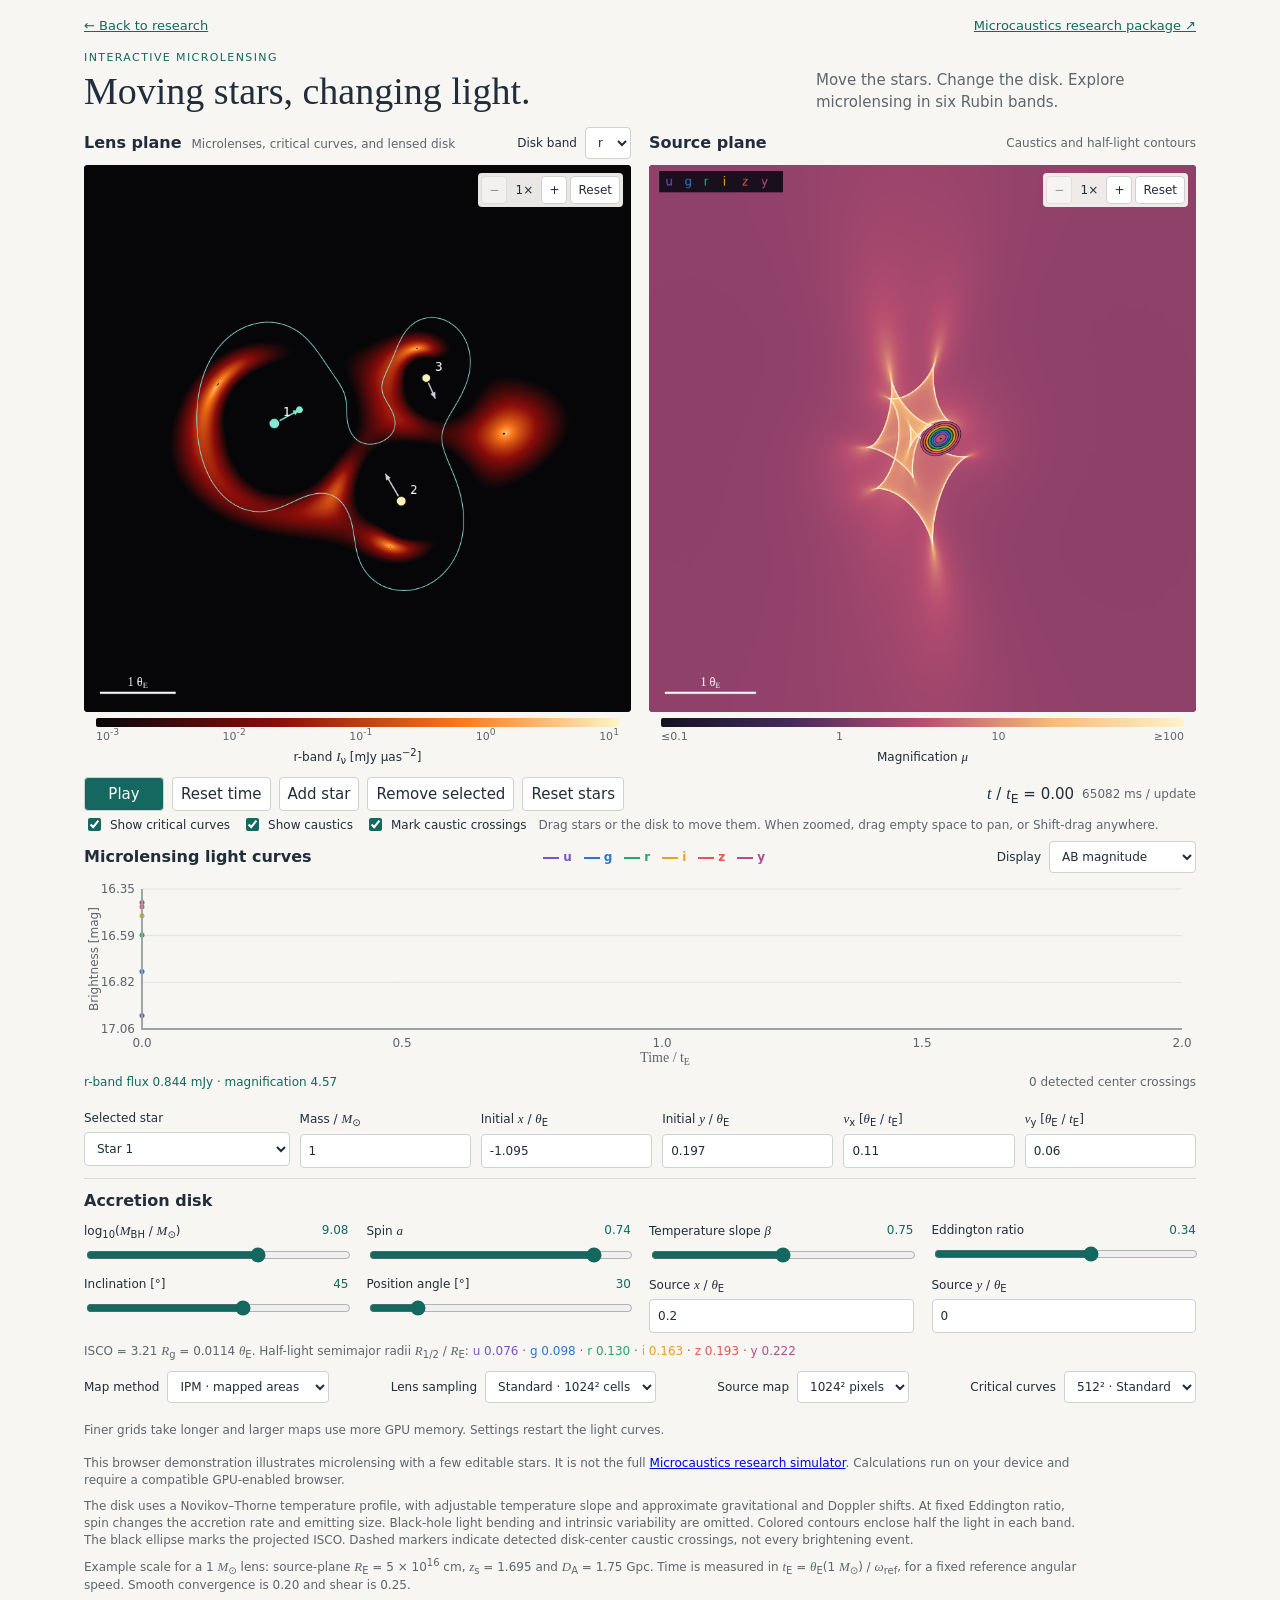
==== commit 7c06de58: "Update default star positions" ====
--- a/microlensing/index.html
+++ b/microlensing/index.html
@@ -77,13 +77,11 @@
 </main><script type="module">// Dimensionless point-mass lens equation. No dependency on microcaustics.
 const KAPPA=0.20, SHEAR=0.25, SOURCE_HALF=3, LENS_HALF=3.6, SHOOT_HALF=8;
 const AX=1-KAPPA-SHEAR, AY=1-KAPPA+SHEAR;
-// Advance the original three-star trajectory by 3.85 t_E and translate it
-// to bring a prominent fold across the disk at t/t_E ~ 0.75.
-// Masses, velocities, disk parameters, and playback speed are unchanged.
+// User-selected initial positions. Masses and velocities are unchanged.
 const DEFAULT_STARS=[
-  {x:-0.8496,y:-0.2854,m:1,vx:0.11,vy:0.06},
-  {x:-0.1926,y:0.1456,m:0.65,vx:-0.07,vy:0.12},
-  {x:-0.3691,y:0.2871,m:0.3,vx:0.04,vy:-0.09}
+  {x:-1.095,y:0.197,m:1,vx:0.11,vy:0.06},
+  {x:0.576,y:-0.824,m:0.65,vx:-0.07,vy:0.12},
+  {x:0.905,y:0.796,m:0.3,vx:0.04,vy:-0.09}
 ];
 const DEFAULT_SOURCE={radius:0.25,inclination:45,angle:30,hole:0.2,x:0.1,y:0};
 // Paper's Salpeter distribution, in solar masses. The ensemble mean is 0.3,
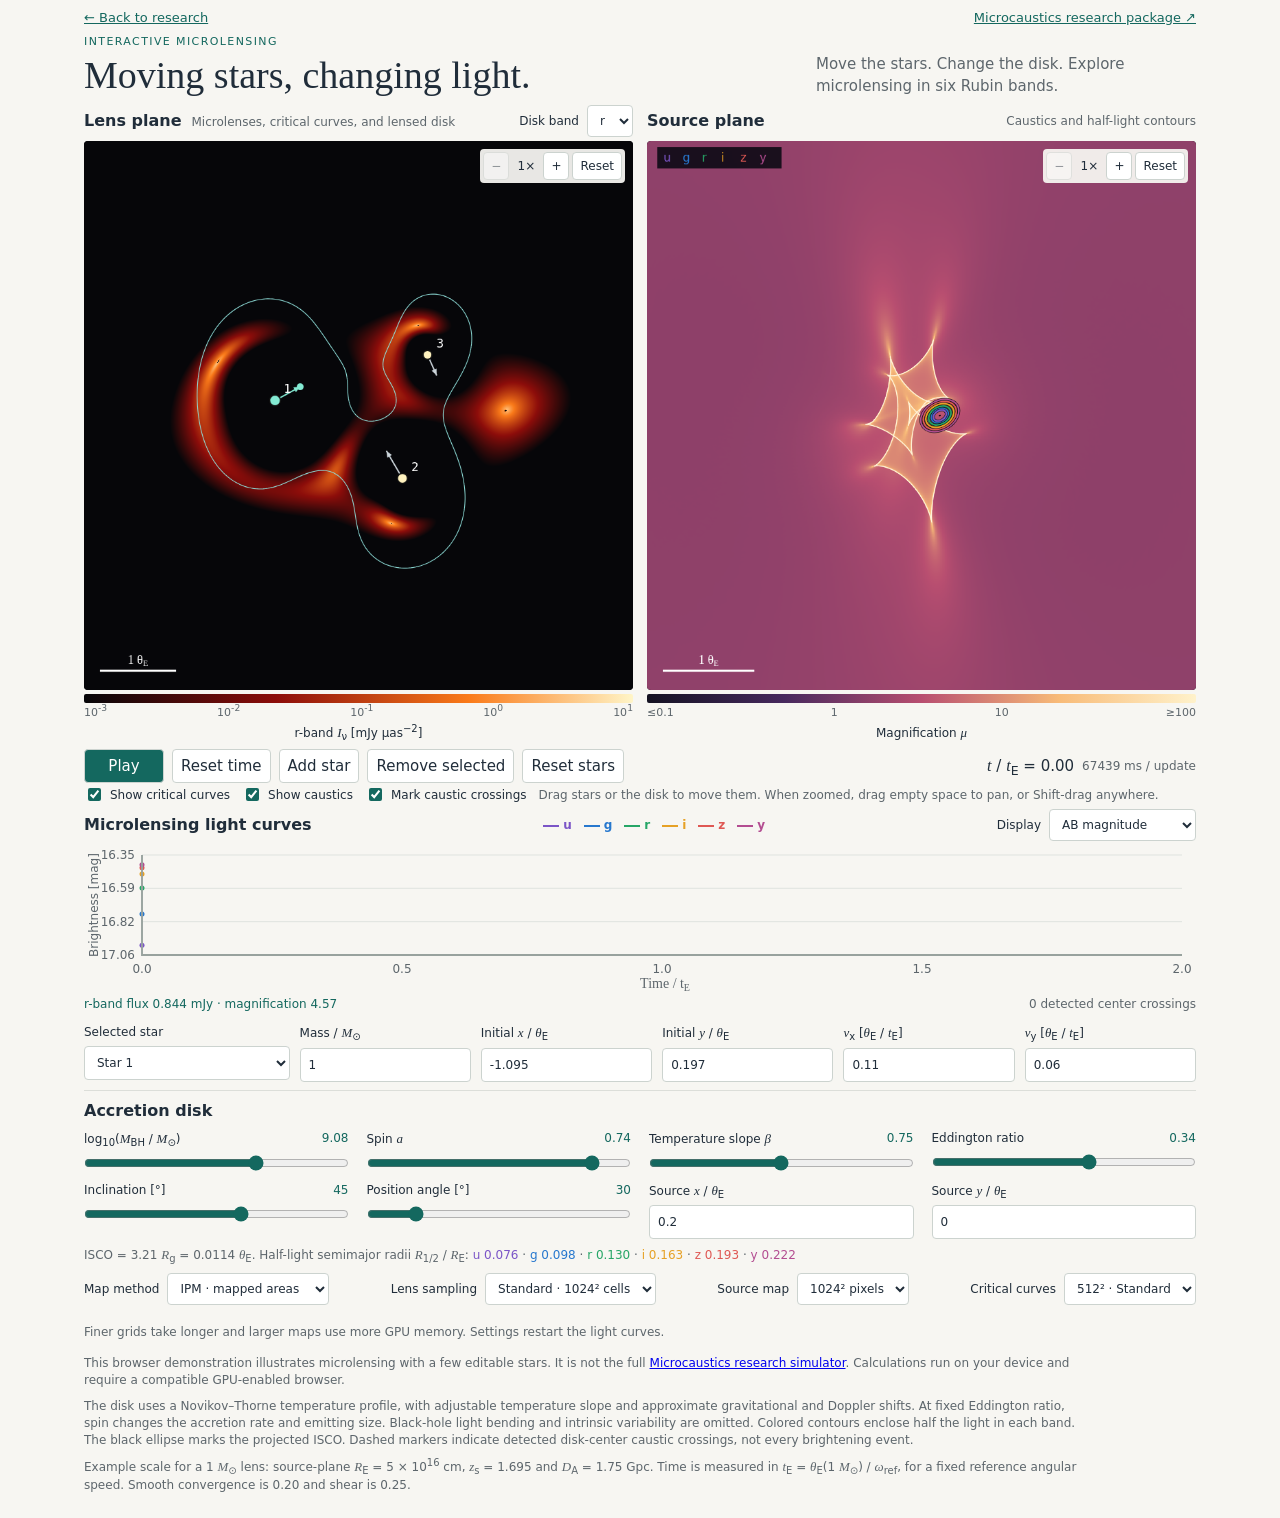
==== commit 84722bf1: "Update website layout and publication listing" ====
--- a/microlensing/index.html
+++ b/microlensing/index.html
@@ -31,7 +31,7 @@
 .caption{margin:8px 0;line-height:1.45}
 @media(min-width:521px) and (max-width:900px){.panels .panel-heading{min-height:70px;align-items:start}.panels .panel-title{max-width:210px}.panels .inline{gap:4px}}
 @media(max-width:760px){header>p{margin-top:6px}.panels .panel-heading{display:flex;flex-wrap:wrap;gap:4px 8px}.settings{gap:10px 12px}}
-html.embedded body{background:transparent;overflow:hidden}html.embedded main{max-width:none;padding:0}html.embedded nav[aria-label="Simulator navigation"],html.embedded header .eyebrow{display:none!important}html.embedded h1{font-size:28px}html.embedded header{margin-bottom:14px}</style></head>
+html.embedded body{background:transparent;overflow:hidden}html.embedded main{max-width:none;padding:0}html.embedded nav[aria-label="Simulator navigation"],html.embedded header .eyebrow{display:none!important}html.embedded h1{font-size:28px}html.embedded header{margin-bottom:14px}</style><link rel="stylesheet" href="layout.css?v=20261028-laptop-spacing"></head>
 <body><main>
 <nav aria-label="Simulator navigation" style="display:flex;flex-wrap:wrap;justify-content:space-between;gap:12px;margin-bottom:14px;font-size:13px"><a href="../#research" style="color:var(--teal)">← Back to research</a><a href="https://github.com/JFagin/microcaustics" style="color:var(--teal)">Microcaustics research package ↗</a></nav>
 <noscript><p>This interactive simulator requires JavaScript. You can still <a href="../#in-motion">view the research figures and animations</a>.</p></noscript>
@@ -474,6 +474,8 @@
     for(let k=0;k<2;k++){this.frame(this.sources[k]);this.use('source');this.disk(source);this.uniform('resolution','uniform2f',this.size,this.size);this.uniform('sourceHalf','uniform1f',SOURCE_HALF);this.uniform('group','uniform1i',k);g.drawArrays(g.TRIANGLES,0,3);this.unlensed.push(...this.sum(this.sources[k].texture).map(v=>v*this.area));}
   }
   makeMap(stars,t,side=4096,shootHalf=SHOOT_HALF,macro=[AX,AY],method='irs'){
+    const mapKey=JSON.stringify([this.size,stars,t,side,shootHalf,macro,method]);
+    if(this.mapCacheTarget===this.count&&this.mapCacheKey===mapKey)return;
     const g=this.gl;g.disable(g.BLEND);
     if(method==='ipm'){
       this.prepareSampling(side,method);
@@ -486,6 +488,7 @@
     }else{
       this.use('ray');this.stars(stars,t,macro);this.uniform('raySide','uniform1i',side);this.uniform('shootHalf','uniform1f',shootHalf);this.uniform('sourceHalf','uniform1f',SOURCE_HALF);g.drawArrays(g.POINTS,0,side*side);this.weight=(shootHalf/side*this.size/SOURCE_HALF)**2;
     }g.disable(g.BLEND);
+    this.mapCacheTarget=this.count;this.mapCacheKey=mapKey;
   }
   compute(stars,t,source,raySide=4096,shootHalf=SHOOT_HALF,macro=[AX,AY],method='irs'){
     if(!this.unlensed)this.setDisk(source);const g=this.gl;this.makeMap(stars,t,raySide,shootHalf,macro,method);const flux=[];
--- a/microlensing/layout.css
+++ b/microlensing/layout.css
@@ -0,0 +1,29 @@
+/* Display-only spacing. Map grids and simulation settings are unchanged. */
+main { padding-top: 8px; padding-bottom: 16px; }
+nav[aria-label="Simulator navigation"] { margin-bottom: 6px !important; }
+header, html.embedded header { margin-bottom: 6px; }
+.panels { gap: 14px; }
+.panels .panel-heading { margin-bottom: 3px; }
+.panels .view { width: 100%; }
+.panels .colorbar { padding: 4px 0 0; }
+.toolbar { margin: 6px 0 2px; }
+.view-toggles { margin: 2px 0 4px; }
+.curve { margin: 4px 0 8px; }
+.curve .panel-heading { margin-bottom: 1px; }
+.curve #curve { height: 150px; }
+.curve-footer .hint { margin-block: 2px; }
+.editor { padding-bottom: 8px; }
+.disk-controls { margin-top: 8px; }
+.settings { margin: 6px 0; gap: 8px 18px; }
+.settings input[type="range"] { margin-inline: 0; }
+.quality-row { margin: 8px 0; }
+@media (max-width: 760px) {
+  header > p { margin-top: 4px; }
+  .settings { gap: 8px 12px; }
+}
+@media (max-width: 520px) {
+  .curve #curve { height: 180px; }
+}
+@media (min-width: 521px) and (pointer: coarse) {
+  .toolbar button, .toolbar select { min-height: 40px; }
+}
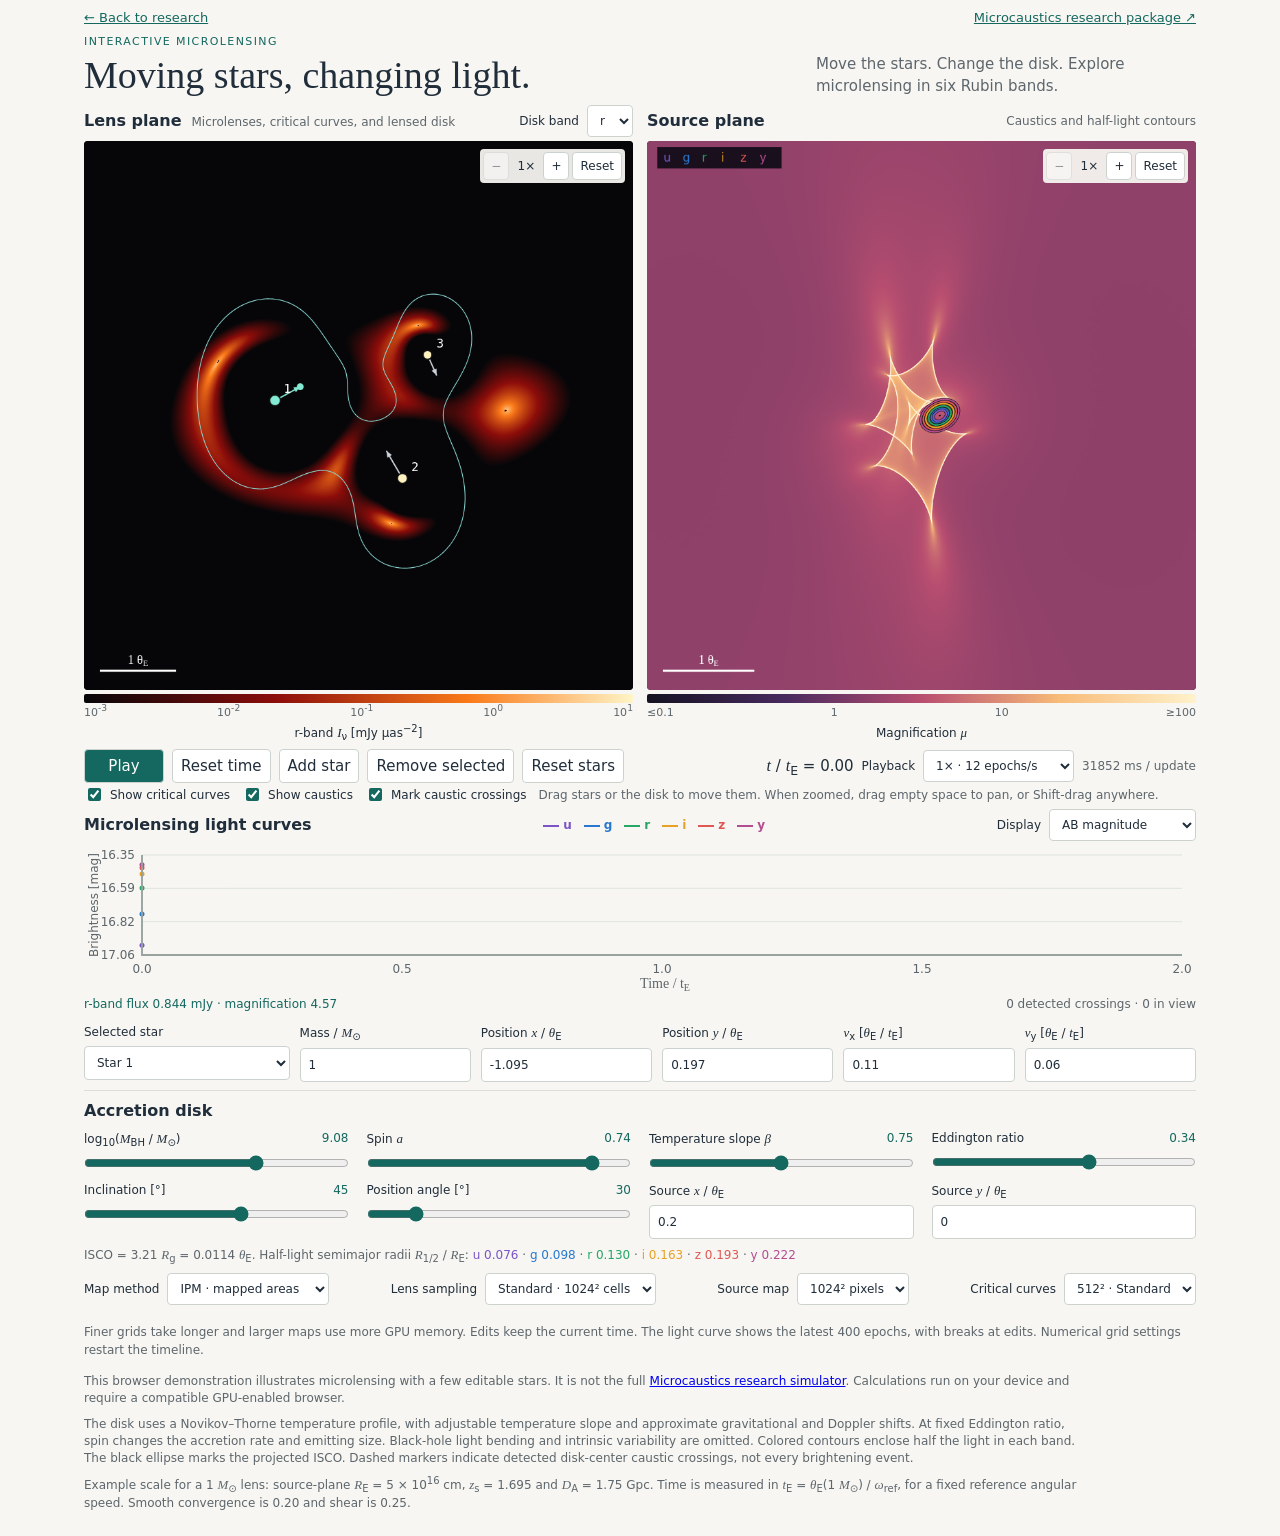
==== commit 40840d45: "Update interactive microlensing simulator" ====
--- a/microlensing/index.html
+++ b/microlensing/index.html
@@ -31,7 +31,8 @@
 .caption{margin:8px 0;line-height:1.45}
 @media(min-width:521px) and (max-width:900px){.panels .panel-heading{min-height:70px;align-items:start}.panels .panel-title{max-width:210px}.panels .inline{gap:4px}}
 @media(max-width:760px){header>p{margin-top:6px}.panels .panel-heading{display:flex;flex-wrap:wrap;gap:4px 8px}.settings{gap:10px 12px}}
-html.embedded body{background:transparent;overflow:hidden}html.embedded main{max-width:none;padding:0}html.embedded nav[aria-label="Simulator navigation"],html.embedded header .eyebrow{display:none!important}html.embedded h1{font-size:28px}html.embedded header{margin-bottom:14px}</style><link rel="stylesheet" href="layout.css?v=20261028-laptop-spacing"></head>
+html.embedded body{background:transparent;overflow:hidden}html.embedded main{max-width:none;padding:0}html.embedded nav[aria-label="Simulator navigation"],html.embedded header .eyebrow{display:none!important}html.embedded h1{font-size:28px}html.embedded header{margin-bottom:14px}
+</style><link rel="stylesheet" href="layout.css?v=20261028-live"></head>
 <body><main>
 <nav aria-label="Simulator navigation" style="display:flex;flex-wrap:wrap;justify-content:space-between;gap:12px;margin-bottom:14px;font-size:13px"><a href="../#research" style="color:var(--teal)">← Back to research</a><a href="https://github.com/JFagin/microcaustics" style="color:var(--teal)">Microcaustics research package ↗</a></nav>
 <noscript><p>This interactive simulator requires JavaScript. You can still <a href="../#in-motion">view the research figures and animations</a>.</p></noscript>
@@ -53,8 +54,8 @@
 <section class="editor" aria-label="Selected star settings">
  <label>Selected star<select id="selection"></select></label>
  <label><span>Mass / <var>M</var><sub>⊙</sub></span><input id="mass" aria-label="Star mass" type="number" min="0.05" step="0.05" value="1"></label>
- <label><span>Initial <var>x</var> / <var>θ</var><sub>E</sub></span><input id="x" aria-label="Star initial x" type="number" min="-2.8" max="2.8" step="0.05"></label>
- <label><span>Initial <var>y</var> / <var>θ</var><sub>E</sub></span><input id="y" aria-label="Star initial y" type="number" min="-2.8" max="2.8" step="0.05"></label>
+ <label><span>Position <var>x</var> / <var>θ</var><sub>E</sub></span><input id="x" aria-label="Star position x" type="number" min="-2.8" max="2.8" step="0.05"></label>
+ <label><span>Position <var>y</var> / <var>θ</var><sub>E</sub></span><input id="y" aria-label="Star position y" type="number" min="-2.8" max="2.8" step="0.05"></label>
  <label><span><var>v</var><sub>x</sub> [<var>θ</var><sub>E</sub> / <var>t</var><sub>E</sub>]</span><input id="vx" aria-label="Star velocity x" type="number" min="-0.3" max="0.3" step="0.01"></label>
  <label><span><var>v</var><sub>y</sub> [<var>θ</var><sub>E</sub> / <var>t</var><sub>E</sub>]</span><input id="vy" aria-label="Star velocity y" type="number" min="-0.3" max="0.3" step="0.01"></label>
 </section>
@@ -69,12 +70,369 @@
  <label><span>Source <var>y</var> / <var>θ</var><sub>E</sub></span><input aria-label="Source y" id="source-y" type="number" min="-1.2" max="1.2" step="0.05" value="0"></label>
 </div><div id="disk-info" class="hint"></div></section>
 <p id="resolution-warning" class="warning" role="status" hidden></p>
-<div class="quality-row"><label class="inline">Map method<select id="method"><option value="ipm" selected>IPM · mapped areas</option><option value="irs">Inverse ray shooting</option></select></label><label class="inline">Lens sampling<select id="quality"></select></label><label class="inline">Source map<select id="map-resolution" aria-label="Source magnification map resolution"><option value="512">512² pixels</option><option value="1024" selected>1024² pixels</option><option value="2048">2048² pixels</option><option value="4096">4096² pixels</option></select></label><label class="inline">Critical curves<select id="curve-resolution" aria-label="Critical curves and caustics resolution"><option value="256">256² · Fast</option><option value="512" selected>512² · Standard</option><option value="1024">1024² · Fine</option><option value="2048">2048² · Ultra</option></select></label><span class="hint">Finer grids take longer and larger maps use more GPU memory. Settings restart the light curves.</span></div>
+<div class="quality-row"><label class="inline">Map method<select id="method"><option value="ipm" selected>IPM · mapped areas</option><option value="irs">Inverse ray shooting</option></select></label><label class="inline">Lens sampling<select id="quality"></select></label><label class="inline">Source map<select id="map-resolution" aria-label="Source magnification map resolution"><option value="512">512² pixels</option><option value="1024" selected>1024² pixels</option><option value="2048">2048² pixels</option><option value="4096">4096² pixels</option></select></label><label class="inline">Critical curves<select id="curve-resolution" aria-label="Critical curves and caustics resolution"><option value="256">256² · Fast</option><option value="512" selected>512² · Standard</option><option value="1024">1024² · Fine</option><option value="2048">2048² · Ultra</option></select></label><span class="hint">Finer grids take longer and larger maps use more GPU memory. Edits keep the current time. The light curve shows the latest 400 epochs, with breaks at edits. Numerical grid settings restart the timeline.</span></div>
 <p class="caption">This browser demonstration illustrates microlensing with a few editable stars. It is not the full <a href="https://arxiv.org/abs/2610.19703">Microcaustics research simulator</a>. Calculations run on your device and require a compatible GPU-enabled browser.</p>
 <p class="caption">The disk uses a Novikov–Thorne temperature profile, with adjustable temperature slope and approximate gravitational and Doppler shifts. At fixed Eddington ratio, spin changes the accretion rate and emitting size. Black-hole light bending and intrinsic variability are omitted. Colored contours enclose half the light in each band. The black ellipse marks the projected ISCO. Dashed markers indicate detected disk-center caustic crossings, not every brightening event.</p>
 <p class="caption">Example scale for a 1 <var>M</var><sub>⊙</sub> lens: source-plane <var>R</var><sub>E</sub> = 5 × 10<sup>16</sup> cm, <var>z</var><sub>s</sub> = 1.695 and <var>D</var><sub>A</sub> = 1.75 Gpc. Time is measured in <var>t</var><sub>E</sub> = <var>θ</var><sub>E</sub>(1 <var>M</var><sub>⊙</sub>) / <var>ω</var><sub>ref</sub>, for a fixed reference angular speed. Smooth convergence is 0.20 and shear is 0.25.</p>
 <p id="status" class="sr-only" aria-live="polite"></p>
-</main><script type="module">// Dimensionless point-mass lens equation. No dependency on microcaustics.
+</main><script type="module">
+// A star's stored position is its position at epoch, not necessarily at t=0.
+// Self-contained because the curve worker serializes this function.
+function position(s,t){const dt=t-(s.epoch??0);return{x:s.x+s.vx*dt,y:s.y+s.vy*dt};}
+function rebaseStar(s,t){const p=position(s,t);s.x=p.x;s.y=p.y;s.epoch=t;return s;}
+
+class LiveHistory{
+ constructor(limit=400){if(!Number.isInteger(limit)||limit<2)throw Error('Invalid history limit');this.limit=limit;this.reset();}
+ reset(){this.points=[];this.events=[];this.edits=[];this.segment=0;this.totalCrossings=0;}
+ edit(t){this.segment++;if(this.edits.at(-1)!==t)this.edits.push(t);this.trim();}
+ crossing(t){this.totalCrossings++;this.events.push(t);}
+ append(t,flux){
+  const p={t,flux,segment:this.segment},last=this.points.at(-1);
+  if(last?.t===t)this.points[this.points.length-1]=p;
+  else this.points.push(p);
+  this.trim();return p;
+ }
+ trim(){
+  if(this.points.length>this.limit)this.points.splice(0,this.points.length-this.limit);
+  const start=this.points[0]?.t??-Infinity;
+  while(this.events.length&&this.events[0]<start)this.events.shift();
+  while(this.edits.length&&this.edits[0]<start)this.edits.shift();
+  if(this.edits.length>this.limit)this.edits.splice(0,this.edits.length-this.limit);
+ }
+}
+
+// Scheduling only. No lens physics, skipped epochs or interpolated maps.
+class EpochBuffer {
+ constructor({batchSize=2,capacity=4,hz=12,step=.025,end=10}={}){
+  if(!Number.isInteger(batchSize)||batchSize<1||batchSize>4||!Number.isInteger(capacity)||capacity<batchSize||!(step>0)||!(end>0))throw Error('Invalid epoch buffer settings');
+  this.batchSize=batchSize;this.capacity=capacity;this.step=step;this.end=end;
+  this.setRate(hz);this.generation=0;this.queue=[];this.pending=null;
+  this.stats={requests:0,discarded:0,underflows:0,rebases:0};
+  this.reset({time:0,previousClass:null,lastTraceTime:0});
+ }
+ setRate(hz){if(!(hz>0&&hz<=60))throw Error('Invalid playback rate');this.interval=1000/hz;this.due=null;}
+ reset(state){
+  this.generation++;for(const frame of this.queue)frame.release?.();this.queue=[];
+  this.pending=null;this.cursor={...state};this.due=null;this.starved=false;
+ }
+ resume(stamp){this.due=stamp+this.interval;this.starved=false;}
+ take(stamp){
+  if(this.due===null)this.due=stamp;
+  if(stamp+1e-6<this.due)return null;
+  if(!this.queue.length){
+   if(!this.starved){this.stats.underflows++;this.starved=true;}
+   this.due=null;return null;
+  }
+  const frame=this.queue.shift();
+  if(this.starved){this.due=stamp+this.interval;this.starved=false;}
+  else {
+   this.due+=this.interval;
+   // Never replay a burst of old frames after a stall or backgrounding.
+   if(this.due<stamp){this.due=stamp+this.interval;this.stats.rebases++;}
+  }
+  return frame;
+ }
+ pump(produce,onError){
+  if(this.pending||this.queue.length+this.batchSize>this.capacity||this.cursor.time>=this.end)return;
+  const times=[],first=Math.round(this.cursor.time/this.step)+1;
+  for(let j=0;j<this.batchSize;j++){
+   const t=(first+j)*this.step;if(t<=this.end+1e-9)times.push(Math.min(t,this.end));
+  }
+  if(!times.length)return;
+  const generation=this.generation,token={},state={...this.cursor};this.pending=token;this.stats.requests++;
+  const isCurrent=()=>generation===this.generation;
+  Promise.resolve().then(()=>produce({times,state,isCurrent})).then(result=>{
+   if(!result)return;
+   if(!isCurrent()){
+    for(const frame of result.frames)frame.release?.();this.stats.discarded+=result.frames.length;return;
+   }
+   if(result.frames.length!==times.length||result.frames.some((f,j)=>f.time!==times[j])){
+    for(const frame of result.frames)frame.release?.();throw Error('Missing or unordered buffered epoch');
+   }
+   this.queue.push(...result.frames);this.cursor={...result.state};
+  }).catch(e=>{if(isCurrent())onError(e);}).finally(()=>{if(this.pending===token)this.pending=null;});
+ }
+}
+
+// Experimental WebGL kernels. Fusion removes the mapped-node pass, not the
+// source reduction. Every epoch still has independent stars and its own map.
+const KERNEL_MODES = ['triangle', 'cell', 'fused-triangle', 'fused-cell'];
+
+function makeIPMShaders(mode, {BOX, AREA}) {
+  if (!KERNEL_MODES.includes(mode)) throw Error('Unknown IPM kernel: '+mode);
+  const cell = mode.endsWith('cell'), fused = mode.startsWith('fused-');
+  const lookup = fused ? `
+uniform highp sampler2D epochStars;uniform int nstar;
+uniform vec2 macro;uniform float shootHalf,sourceHalf;
+vec2 nodeAt(ivec2 pixel,ivec2 tile,int epoch){
+ vec2 p=(vec2(pixel)/float(cells)*2.-1.)*shootHalf,b=macro*p;
+ for(int i=0;i<12;i++){if(i>=nstar)break;
+  vec3 star=texelFetch(epochStars,ivec2(i,epoch),0).xyz;
+  vec2 d=p-star.xy;b-=star.z*d/max(dot(d,d),1e-12);}
+ return (b/sourceHalf+1.)*.5*mapSize;
+}` : `
+uniform highp sampler2D nodes;
+vec2 nodeAt(ivec2 pixel,ivec2 tile,int epoch){
+ return texelFetch(nodes,pixel+tile*(cells+1),0).xy;
+}`;
+  const vertex=`#version 300 es
+precision highp float;precision highp int;
+uniform int cells,columns;uniform float mapSize;uniform vec2 atlasSize;
+flat out ivec2 tileOffset;
+flat out vec2 va;flat out vec2 vb;flat out vec2 vc;${cell?'flat out vec2 vd;':''}
+${lookup}
+void main(){
+ int perEpoch=${cell?'1':'2'}*cells*cells,epoch=gl_InstanceID/perEpoch;
+ int localID=gl_InstanceID%perEpoch,cell=localID${cell?'':'/2'};
+ ivec2 tile=ivec2(epoch%columns,epoch/columns),p=ivec2(cell%cells,cell/cells);
+ tileOffset=tile*int(mapSize);
+ va=nodeAt(p,tile,epoch);
+ ${cell?`vb=nodeAt(p+ivec2(1,0),tile,epoch);
+ vc=nodeAt(p+ivec2(1,1),tile,epoch);
+ vd=nodeAt(p+ivec2(0,1),tile,epoch);`:`int kind=localID%2;
+ vb=nodeAt(p+ivec2(1,kind),tile,epoch);
+ vc=nodeAt(p+ivec2(1-kind,1),tile,epoch);`}
+ vec2 lo=clamp(floor(${cell?'min(min(va,min(vb,vc)),vd)':'min(va,min(vb,vc))'}),vec2(0.),vec2(mapSize));
+ vec2 hi=clamp(ceil(${cell?'max(max(va,max(vb,vc)),vd)':'max(va,max(vb,vc))'}),vec2(0.),vec2(mapSize));
+ vec2 corner=vec2(float(gl_VertexID&1),float((gl_VertexID>>1)&1));
+ gl_Position=vec4((mix(lo,hi,corner)+vec2(tileOffset))/atlasSize*2.-1.,0.,1.);
+}`;
+  // Generate the cell fragment from the very same validated integration helpers.
+  const helperStart=AREA.indexOf('float cross2'),helperEnd=AREA.indexOf('void main');
+  if(helperStart<0||helperEnd<helperStart||!AREA.includes('clippedTwiceArea'))
+    throw Error('Expected the validated hybrid area shader');
+  const fragment=cell?`#version 300 es
+precision highp float;precision highp int;
+flat in ivec2 tileOffset;
+flat in vec2 va;flat in vec2 vb;flat in vec2 vc;flat in vec2 vd;
+uniform float imageTriangleArea;out vec4 color;
+${AREA.slice(helperStart,helperEnd)}
+float contribution(vec2 u,vec2 v,vec2 w,vec2 origin){
+ float twice=abs(cross2(v-u,w-u));if(twice<1e-20)return 0.;
+ vec2 a=u-origin,b=v-origin,c=w-origin;
+ vec2 lo=min(a,min(b,c)),hi=max(a,max(b,c));
+ if(any(lessThanEqual(hi,vec2(0.)))||any(greaterThanEqual(lo,vec2(1.))))return 0.;
+ if(all(greaterThanEqual(lo,vec2(0.)))&&all(lessThanEqual(hi,vec2(1.))))return 1.;
+ vec2 span=max(u,max(v,w))-min(u,min(v,w));
+ if(twice<.01*span.x*span.y)return clippedTwiceArea(a,b,c)/twice;
+ return 2.*abs(edgeArea(a,b)+edgeArea(b,c)+edgeArea(c,a))/twice;
+}
+void main(){
+ vec2 origin=floor(gl_FragCoord.xy)-vec2(tileOffset);
+ float weight=contribution(va,vb,vc,origin)+contribution(va,vc,vd,origin);
+ color=vec4(imageTriangleArea*weight,0.,0.,1.);
+}`:AREA;
+  // Cached triangles remain the exact original control, including its vertex shader.
+  return {vertex:mode==='triangle'?BOX:vertex,fragment,cell,fused};
+}
+
+// Experimental multi-epoch IPM. Same grids, source textures, and overlap shader.
+// Maps and mapped nodes occupy separate tiles in GPU textures. Each triangle is
+// clipped to its own map tile before the tile offset is added.
+function atlasLayout(count, size, side) {
+  if (!Number.isInteger(count) || count < 1 || count > 8) throw Error('Use 1..8 epochs');
+  const columns = count<=2 ? count : count<=4 ? 2 : 4, rows = Math.ceil(count / columns);
+  return {count, columns, rows, size, side,
+    mapWidth: columns * size, mapHeight: rows * size,
+    nodeWidth: columns * (side + 1), nodeHeight: rows * (side + 1)};
+}
+
+function createBatchMapsClass({VERT, WEIGHT, REDUCE, IPM_BOX, IPM_AREA,
+  SOURCE_HALF, SHOOT_HALF, AX, AY, position, kernelFactory=makeIPMShaders}) {
+  const NODE = `#version 300 es
+precision highp float;precision highp int;
+uniform highp sampler2D epochStars;uniform int nstar,cells,columns,epochCount;
+uniform vec2 macro;uniform float shootHalf,sourceHalf,mapSize;out vec4 color;
+void main(){
+ ivec2 pixel=ivec2(gl_FragCoord.xy),tile=pixel/(cells+1);
+ int epoch=tile.y*columns+tile.x;if(epoch>=epochCount){color=vec4(0.);return;}
+ vec2 p=(vec2(pixel-tile*(cells+1))/float(cells)*2.-1.)*shootHalf,b=macro*p;
+ for(int i=0;i<12;i++){if(i>=nstar)break;vec3 star=texelFetch(epochStars,ivec2(i,epoch),0).xyz;
+ vec2 d=p-star.xy;b-=star.z*d/max(dot(d,d),1e-12);}
+ color=vec4((b/sourceHalf+1.)*.5*mapSize,0.,1.);
+}`;
+  const BOX = IPM_BOX
+    .replace('uniform int cells;', 'uniform int cells;uniform int columns;uniform vec2 atlasSize;')
+    .replace('flat out vec2 va;', 'flat out ivec2 tileOffset;flat out vec2 va;')
+    .replace('int cell=gl_InstanceID/2,kind=gl_InstanceID%2;',
+      'int perEpoch=2*cells*cells,epoch=gl_InstanceID/perEpoch,localID=gl_InstanceID%perEpoch;\n int cell=localID/2,kind=localID%2;ivec2 tile=ivec2(epoch%columns,epoch/columns);tileOffset=tile*int(mapSize);')
+    .replace('ivec2 p=ivec2(cell%cells,cell/cells);',
+      'ivec2 p=ivec2(cell%cells,cell/cells)+tile*(cells+1);')
+    .replace('mix(lo,hi,corner)/mapSize*2.-1.',
+      '(mix(lo,hi,corner)+vec2(tileOffset))/atlasSize*2.-1.');
+  const AREA = IPM_AREA
+    .replace('flat in vec2 va;', 'flat in ivec2 tileOffset;flat in vec2 va;')
+    .replace('origin=floor(gl_FragCoord.xy)', 'origin=floor(gl_FragCoord.xy)-vec2(tileOffset)');
+  const WEIGHT_ATLAS = WEIGHT
+    .replace('uniform float weight;', 'uniform float weight;uniform int tileSize;')
+    .replace('vec4 weighted(ivec2 p){return texelFetch(sourceTex,p,0)',
+      'vec4 weighted(ivec2 p){return texelFetch(sourceTex,p%(2*tileSize),0)');
+  // Local coordinates are essential: a reduction may never combine two epochs.
+  const REDUCE_ATLAS = REDUCE
+    .replace('out vec4 color;', 'uniform int tileSize;out vec4 color;')
+    .replace('ivec2 p=ivec2(gl_FragCoord.xy)*2;',
+      'ivec2 pixel=ivec2(gl_FragCoord.xy),tile=pixel/tileSize;ivec2 p=tile*(2*tileSize)+(pixel%tileSize)*2;');
+  const PACK = `#version 300 es
+precision highp float;precision highp int;
+uniform highp sampler2D firstGroup,secondGroup;uniform int columns;out vec4 color;
+void main(){ivec2 p=ivec2(gl_FragCoord.xy),tile=ivec2(p.y%columns,p.y/columns);
+ color=p.x==0?texelFetch(firstGroup,tile,0):texelFetch(secondGroup,tile,0);}`;
+
+  return class BatchMaps {
+    constructor(gpu, count, side = 1024, mode = 'triangle') {
+      this.gpu = gpu; this.g = gpu.gl; this.layout = atlasLayout(count, gpu.size, side);
+      this.kernel = kernelFactory(mode, {BOX,AREA});this.mode=mode;
+      const {columns, rows, size, nodeWidth, nodeHeight, mapWidth, mapHeight} = this.layout;
+      this.owned = []; this.programs = [];
+      try {
+        this.maps = this.target(mapWidth, mapHeight, 1);
+        this.nodes = this.kernel.fused ? null : this.target(nodeWidth, nodeHeight, 2);
+        this.levels = [];
+        for (let tileSize = size / 2; tileSize >= 1; tileSize /= 2)
+          this.levels.push(this.target(tileSize * columns, tileSize * rows, 4));
+        this.first = this.target(columns, rows, 4);
+        this.result = this.target(2, count, 4);
+        this.stars = this.target(12, count, 4);
+        this.pixel = new Float32Array(8 * count); this.starData = new Float32Array(48 * count);
+        for (const [name, vertex, fragment] of [['node',VERT,NODE],['area',this.kernel.vertex,this.kernel.fragment],
+          ['weight',VERT,WEIGHT_ATLAS],['reduceProgram',VERT,REDUCE_ATLAS],['pack',VERT,PACK]]) {
+          this[name] = gpu.program(vertex, fragment); this.programs.push(this[name]);
+        }
+      } catch (e) { this.dispose(); throw e; }
+    }
+    target(width, height, channels) {
+      const t = this.gpu.target(width, channels, height); this.owned.push(t); return t;
+    }
+    use(p) { this.gpu.p = p; this.g.useProgram(p); }
+    dispose() {
+      this.owned.forEach(t => this.gpu.releaseTarget(t)); this.owned = [];
+      this.programs.forEach(p => {this.gpu.uniformLocations.delete(p);this.g.deleteProgram(p);}); this.programs = [];
+    }
+    bytes() {
+      return this.owned.reduce((n,t) => n + t.size*t.height*t.channels*4, 0)
+        + this.pixel.byteLength + this.starData.byteLength;
+    }
+    makeMaps(stars, times, {shootHalf=SHOOT_HALF, macro=[AX,AY]}={}) {
+      const {gpu,g,layout:l}=this;
+      if (times.length < 1 || times.length > l.count || stars.length > 12) throw Error('Invalid batch');
+      this.count=times.length;this.starData.fill(0);
+      times.forEach((t,j) => stars.forEach((s,i) => {
+        const p=position(s,t);this.starData.set([p.x,p.y,s.m,0],j*48+i*4);
+      }));
+      g.activeTexture(g.TEXTURE0);g.bindTexture(g.TEXTURE_2D,this.stars.texture);
+      g.texSubImage2D(g.TEXTURE_2D,0,0,0,12,l.count,g.RGBA,g.FLOAT,this.starData);
+      g.disable(g.BLEND);
+      if(!this.kernel.fused){gpu.frame(this.nodes);this.use(this.node);
+      gpu.texture(this.stars.texture,'epochStars');gpu.uniform('nstar','uniform1i',stars.length);
+      gpu.uniform('cells','uniform1i',l.side);gpu.uniform('columns','uniform1i',l.columns);
+      gpu.uniform('epochCount','uniform1i',times.length);gpu.uniform('macro','uniform2f',...macro);
+      gpu.uniform('shootHalf','uniform1f',shootHalf);gpu.uniform('sourceHalf','uniform1f',SOURCE_HALF);
+      gpu.uniform('mapSize','uniform1f',l.size);g.drawArrays(g.TRIANGLES,0,3);}
+      gpu.frame(this.maps);g.clearColor(0,0,0,0);g.clear(g.COLOR_BUFFER_BIT);
+      g.enable(g.BLEND);g.blendEquation(g.FUNC_ADD);g.blendFunc(g.ONE,g.ONE);
+      this.use(this.area);
+      if(this.kernel.fused){
+        gpu.texture(this.stars.texture,'epochStars');gpu.uniform('nstar','uniform1i',stars.length);
+        gpu.uniform('macro','uniform2f',...macro);gpu.uniform('shootHalf','uniform1f',shootHalf);
+        gpu.uniform('sourceHalf','uniform1f',SOURCE_HALF);
+      }else gpu.texture(this.nodes.texture,'nodes');
+      gpu.uniform('cells','uniform1i',l.side);
+      gpu.uniform('mapSize','uniform1f',l.size);gpu.uniform('columns','uniform1i',l.columns);
+      gpu.uniform('atlasSize','uniform2f',l.mapWidth,l.mapHeight);
+      gpu.uniform('imageTriangleArea','uniform1f',.5*(shootHalf/l.side*l.size/SOURCE_HALF)**2);
+      g.drawArraysInstanced(g.TRIANGLE_STRIP,0,4,(this.kernel.cell?1:2)*l.side*l.side*times.length);g.disable(g.BLEND);
+    }
+    reduce() {
+      const {gpu,g,layout:l}=this;
+      for(let k=0;k<2;k++) {
+        gpu.frame(this.levels[0]);this.use(this.weight);gpu.texture(this.maps.texture,'counts');
+        gpu.texture(gpu.sources[k].texture,'sourceTex',1);gpu.uniform('weight','uniform1f',1);
+        gpu.uniform('tileSize','uniform1i',l.size/2);g.drawArrays(g.TRIANGLES,0,3);
+        this.use(this.reduceProgram);
+        for(let j=1;j<this.levels.length;j++) {
+          gpu.frame(this.levels[j]);gpu.texture(this.levels[j-1].texture,'inputTex');
+          gpu.uniform('tileSize','uniform1i',l.size/2**(j+1));g.drawArrays(g.TRIANGLES,0,3);
+        }
+        if(k===0) {g.activeTexture(g.TEXTURE0);g.bindTexture(g.TEXTURE_2D,this.first.texture);
+          g.copyTexSubImage2D(g.TEXTURE_2D,0,0,0,0,0,l.columns,l.rows);}
+      }
+      gpu.frame(this.result);this.use(this.pack);gpu.texture(this.first.texture,'firstGroup');
+      gpu.texture(this.levels.at(-1).texture,'secondGroup',1);gpu.uniform('columns','uniform1i',l.columns);
+      g.drawArrays(g.TRIANGLES,0,3);
+    }
+    read() {
+      const {gpu,g}=this;gpu.frame(this.result);g.readPixels(0,0,2,this.count,g.RGBA,g.FLOAT,this.pixel);
+      return Array.from({length:this.count},(_,j)=>({flux:[0,1,2,4,5,6].map(i=>this.pixel[j*8+i]*gpu.area)}));
+    }
+    compute(stars,times,options) {this.makeMaps(stars,times,options);this.reduce();return this.read();}
+    copyMap(epoch,target=this.gpu.count) {
+      if(epoch<0||epoch>=this.count||target.size!==this.layout.size||target.height!==this.layout.size)
+        throw Error('Invalid display map copy');
+      const {gpu,g,layout:l}=this;gpu.frame(this.maps);
+      g.activeTexture(g.TEXTURE0);g.bindTexture(g.TEXTURE_2D,target.texture);
+      g.copyTexSubImage2D(g.TEXTURE_2D,0,0,0,epoch%l.columns*l.size,
+        Math.floor(epoch/l.columns)*l.size,l.size,l.size);
+      gpu.mapCacheKey=null;gpu.weight=1;
+    }
+    readMap(epoch) {
+      if(epoch<0||epoch>=this.count)throw Error('Epoch out of range');
+      const {gpu,g,layout:l}=this,pixel=new Float32Array(l.size*l.size*4);
+      gpu.frame(this.maps);g.readPixels(epoch%l.columns*l.size,Math.floor(epoch/l.columns)*l.size,
+        l.size,l.size,g.RGBA,g.FLOAT,pixel);return pixel;
+    }
+  };
+}
+
+// Control experiment: unchanged one-map draw calls, but one flux readback/batch.
+class DeferredReadback {
+  constructor(gpu,count) {this.gpu=gpu;this.count=count;this.result=gpu.target(2,4,count);this.pixel=new Float32Array(8*count);}
+  dispose(){this.gpu.releaseTarget(this.result);}
+  bytes(){return this.count*2*4*4+this.pixel.byteLength;}
+  compute(stars,times,source,side=1024) {
+    const gpu=this.gpu,g=gpu.gl;
+    for(let j=0;j<times.length;j++) {
+      gpu.makeMap(stars,times[j],side,undefined,undefined,'ipm');
+      for(let k=0;k<2;k++) {
+        gpu.frame(gpu.levels[1]);gpu.use('weight');gpu.texture(gpu.count.texture,'counts');
+        gpu.texture(gpu.sources[k].texture,'sourceTex',1);gpu.uniform('weight','uniform1f',gpu.weight);
+        g.drawArrays(g.TRIANGLES,0,3);gpu.sum(gpu.levels[1].texture,2,false);
+        g.activeTexture(g.TEXTURE0);g.bindTexture(g.TEXTURE_2D,this.result.texture);
+        g.copyTexSubImage2D(g.TEXTURE_2D,0,k,j,0,0,1,1);
+      }
+    }
+    gpu.frame(this.result);g.readPixels(0,0,2,times.length,g.RGBA,g.FLOAT,this.pixel);
+    return times.map((_,j)=>({flux:[0,1,2,4,5,6].map(i=>this.pixel[j*8+i]*gpu.area)}));
+  }
+}
+
+// Preserve every epoch and the ordered state used by the existing crossing test.
+// This is a message-batching experiment, not a new critical-curve algorithm.
+function calculateCurveBatch(request) {
+  let {previousClass,lastTraceTime}=request;
+  const frames=[];
+  for(const time of request.times){
+    const result=calculateCurves({...request,time,previousClass,lastTraceTime});
+    frames.push(result);previousClass=result.now;lastTraceTime=time;
+  }
+  return {frames,previousClass,lastTraceTime};
+}
+class BatchCurveWorker {
+  constructor(originalSource) {
+    const token='result:calculateCurves(data.request)';
+    if(!originalSource.includes(token))throw Error('Worker source changed');
+    const source=originalSource.replace('\nonmessage=', '\n'+calculateCurveBatch.toString()+'\nonmessage=')
+      .replace(token,'result:calculateCurveBatch(data.request)');
+    this.url=URL.createObjectURL(new Blob([source],{type:'text/javascript'}));
+    this.worker=new Worker(this.url);this.pending=new Map();this.serial=0;
+    this.worker.onmessage=({data})=>{const task=this.pending.get(data.id);if(!task)return;
+      this.pending.delete(data.id);data.error?task.reject(new Error(data.error)):task.resolve(data.result);};
+    this.worker.onerror=e=>{for(const task of this.pending.values())task.reject(new Error(e.message));this.pending.clear();};
+  }
+  run(request){return new Promise((resolve,reject)=>{const id=++this.serial;this.pending.set(id,{resolve,reject});this.worker.postMessage({id,request});});}
+  dispose(){this.worker.terminate();URL.revokeObjectURL(this.url);for(const task of this.pending.values())task.reject(new Error('Worker disposed'));this.pending.clear();}
+}
+
+// Dimensionless point-mass lens equation. No dependency on microcaustics.
 const KAPPA=0.20, SHEAR=0.25, SOURCE_HALF=3, LENS_HALF=3.6, SHOOT_HALF=8;
 const AX=1-KAPPA-SHEAR, AY=1-KAPPA+SHEAR;
 // User-selected initial positions. Masses and velocities are unchanged.
@@ -102,7 +460,7 @@
 function inputBounds(value,min='',max=''){
   return clamp(value,min===''?-Infinity:Number(min),max===''?Infinity:Number(max));
 }
-function position(s,t){return {x:s.x+s.vx*t,y:s.y+s.vy*t};}
+
 function mapPoint(x,y,stars,t=0,ax=AX,ay=AY){
   let bx=ax*x,by=ay*y;
   for(const s of stars){const p=position(s,t),dx=x-p.x,dy=y-p.y,r2=Math.max(dx*dx+dy*dy,1e-12);bx-=s.m*dx/r2;by-=s.m*dy/r2;}
@@ -343,34 +701,59 @@
 precision highp float;precision highp int;
 uniform highp sampler2D nodes;uniform int cells;uniform float mapSize;
 flat out vec2 va;flat out vec2 vb;flat out vec2 vc;
-void main(){int cell=gl_InstanceID/2,kind=gl_InstanceID%2;ivec2 p=ivec2(cell%cells,cell/cells);
-vec2 a=texelFetch(nodes,p,0).xy,b=texelFetch(nodes,p+ivec2(1,0),0).xy,c=texelFetch(nodes,p+ivec2(1,1),0).xy,d=texelFetch(nodes,p+ivec2(0,1),0).xy;
-va=a;vb=kind==0?b:c;vc=kind==0?c:d;
-vec2 lo=clamp(floor(min(va,min(vb,vc))),vec2(0.),vec2(mapSize)),hi=clamp(ceil(max(va,max(vb,vc))),vec2(0.),vec2(mapSize));
-int j=gl_VertexID;vec2 corner=(j==0||j==3)?vec2(0.,0.):j==1?vec2(1.,0.):(j==2||j==4)?vec2(1.,1.):vec2(0.,1.);
-gl_Position=vec4(mix(lo,hi,corner)/mapSize*2.-1.,0.,1.);
+void main(){
+ int cell=gl_InstanceID/2,kind=gl_InstanceID%2;ivec2 p=ivec2(cell%cells,cell/cells);
+ va=texelFetch(nodes,p,0).xy;
+ vb=texelFetch(nodes,p+ivec2(1,kind),0).xy;
+ vc=texelFetch(nodes,p+ivec2(1-kind,1),0).xy;
+ vec2 lo=clamp(floor(min(va,min(vb,vc))),vec2(0.),vec2(mapSize));
+ vec2 hi=clamp(ceil(max(va,max(vb,vc))),vec2(0.),vec2(mapSize));
+ vec2 corner=vec2(float(gl_VertexID&1),float((gl_VertexID>>1)&1));
+ gl_Position=vec4(mix(lo,hi,corner)/mapSize*2.-1.,0.,1.);
 }`;
 const IPM_AREA=`#version 300 es
 precision highp float;precision highp int;
 flat in vec2 va;flat in vec2 vb;flat in vec2 vc;
 uniform float imageTriangleArea;out vec4 color;
 float cross2(vec2 a,vec2 b){return a.x*b.y-a.y*b.x;}
+float edgeArea(vec2 a,vec2 b){
+ float y0=clamp(a.y,0.,1.),y1=clamp(b.y,0.,1.);
+ if(y0==y1)return 0.;
+ float slope=(b.x-a.x)/(b.y-a.y);
+ float x0=a.x+(y0-a.y)*slope,x1=a.x+(y1-a.y)*slope;
+ float lo=min(x0,x1),hi=max(x0,x1),average;
+ if(lo>=1.)average=1.;
+ else if(hi<=0.)average=0.;
+ else if(lo>=0.&&hi<=1.)average=.5*(lo+hi);
+ else{float left=clamp(lo,0.,1.),right=clamp(hi,0.,1.);
+  average=(.5*(right-left)*(right+left)+max(hi-1.,0.))/(hi-lo);}
+ return (y1-y0)*average;
+}
+float clippedTwiceArea(vec2 a,vec2 b,vec2 c){
+ vec2 poly[8];vec2 temp[8];poly[0]=a;poly[1]=b;poly[2]=c;int count=3;
+ for(int edge=0;edge<4;edge++){
+  if(count<3)return 0.;int outCount=0;vec2 prev=poly[count-1];
+  float dp=edge==0?prev.x:edge==1?1.-prev.x:edge==2?prev.y:1.-prev.y;
+  for(int j=0;j<8;j++){if(j>=count)break;vec2 cur=poly[j];float dc=edge==0?cur.x:edge==1?1.-cur.x:edge==2?cur.y:1.-cur.y;
+   if((dp>=0.)!=(dc>=0.)){temp[outCount]=mix(prev,cur,dp/(dp-dc));outCount++;}
+   if(dc>=0.){temp[outCount]=cur;outCount++;}prev=cur;dp=dc;
+  }
+  count=outCount;for(int j=0;j<8;j++){if(j>=count)break;poly[j]=temp[j];}
+ }
+ if(count<3)return 0.;float area=0.;vec2 prev=poly[count-1];
+ for(int j=0;j<8;j++){if(j>=count)break;area+=cross2(prev,poly[j]);prev=poly[j];}
+ return abs(area);
+}
 void main(){
-// Local pixel coordinates reduce cancellation in the shoelace sum.
-vec2 origin=floor(gl_FragCoord.xy),a=va-origin,b=vb-origin,c=vc-origin;
-float twice=abs(cross2(vb-va,vc-va));if(twice<1e-20)discard;
-vec2 poly[8];vec2 temp[8];poly[0]=a;poly[1]=b;poly[2]=c;int count=3;
-for(int edge=0;edge<4;edge++){
- if(count<3)discard;int outCount=0;vec2 prev=poly[count-1];
- float dp=edge==0?prev.x:edge==1?1.-prev.x:edge==2?prev.y:1.-prev.y;
- for(int j=0;j<8;j++){if(j>=count)break;vec2 cur=poly[j];float dc=edge==0?cur.x:edge==1?1.-cur.x:edge==2?cur.y:1.-cur.y;
-  if((dp>=0.)!=(dc>=0.)){temp[outCount]=mix(prev,cur,dp/(dp-dc));outCount++;}
-  if(dc>=0.){temp[outCount]=cur;outCount++;}prev=cur;dp=dc;
- }
- count=outCount;for(int j=0;j<8;j++){if(j>=count)break;poly[j]=temp[j];}
-}
-if(count<3)discard;float area=0.;vec2 prev=poly[count-1];for(int j=0;j<8;j++){if(j>=count)break;area+=cross2(prev,poly[j]);prev=poly[j];}
-color=vec4(imageTriangleArea*abs(area)/twice,0.,0.,1.);
+ vec2 origin=floor(gl_FragCoord.xy),a=va-origin,b=vb-origin,c=vc-origin;
+ float twice=abs(cross2(vb-va,vc-va));if(twice<1e-20)discard;
+ if(all(greaterThanEqual(min(a,min(b,c)),vec2(0.)))&&all(lessThanEqual(max(a,max(b,c)),vec2(1.)))){
+  color=vec4(imageTriangleArea,0.,0.,1.);return;
+ }
+ vec2 span=max(va,max(vb,vc))-min(va,min(vb,vc));
+ if(twice<.01*span.x*span.y){color=vec4(imageTriangleArea*clippedTwiceArea(a,b,c)/twice,0.,0.,1.);return;}
+ float area=abs(edgeArea(a,b)+edgeArea(b,c)+edgeArea(c,a));
+ color=vec4(imageTriangleArea*2.*area/twice,0.,0.,1.);
 }`;
 
 const VERT=`#version 300 es
@@ -484,7 +867,7 @@
     this.frame(this.count);g.clearColor(0,0,0,0);g.clear(g.COLOR_BUFFER_BIT);g.enable(g.BLEND);g.blendEquation(g.FUNC_ADD);g.blendFunc(g.ONE,g.ONE);
     if(method==='ipm'){
       this.use('ipmArea');this.texture(this.nodes.texture,'nodes');this.uniform('cells','uniform1i',side);this.uniform('mapSize','uniform1f',this.size);this.uniform('imageTriangleArea','uniform1f',.5*(shootHalf/side*this.size/SOURCE_HALF)**2);
-      g.drawArraysInstanced(g.TRIANGLES,0,6,2*side*side);this.weight=1;
+      g.drawArraysInstanced(g.TRIANGLE_STRIP,0,4,2*side*side);this.weight=1;
     }else{
       this.use('ray');this.stars(stars,t,macro);this.uniform('raySide','uniform1i',side);this.uniform('shootHalf','uniform1f',shootHalf);this.uniform('sourceHalf','uniform1f',SOURCE_HALF);g.drawArrays(g.POINTS,0,side*side);this.weight=(shootHalf/side*this.size/SOURCE_HALF)**2;
     }g.disable(g.BLEND);
@@ -520,12 +903,12 @@
 const stateKey=()=>JSON.stringify([revision,stars,source,time,$('curve-resolution').value,$('quality').value,$('method').value,$('map-resolution').value]);
 const lensHalf=()=>LENS_HALF/lensZoom,sourceHalf=()=>SOURCE_HALF/sourceZoom;
 const pos=(p,half,canvas=overlay)=>viewPixel(p,half,canvas.width,canvas.height,canvas===srcOverlay?sourceViewCenter:lensViewCenter);
-function stop(){playing=false;$('play').textContent='Play';}
-function restart(){stop();revision++;time=0;history=[];events=[];previousClass=null;curveKey='';dirty=true;}
+function stop(){playing=false;$('play').textContent='Play';if(liveEdit)liveEdit.resume=false;invalidatePlayback();}
+function restart(){resetLiveTime();}
 function fillSelection(){
  $('selection').replaceChildren(...stars.map((s,i)=>{const o=document.createElement('option');o.value=i;o.textContent=`Star ${i+1}`;return o;}));$('selection').value=String(selected);
  $('add').disabled=stars.length>=12;$('remove').disabled=!stars.length;$('selection').disabled=!stars.length;
- for(const key of ['mass','x','y','vx','vy']){$(key).disabled=!stars.length;$(key).value=stars.length?Number(stars[selected][key==='mass'?'m':key].toFixed(3)):'';}
+ const s=stars[selected],p=s&&position(s,time);for(const key of ['mass','x','y','vx','vy']){$(key).disabled=!s;$(key).value=s?Number((key==='x'||key==='y'?p[key]:s[key==='mass'?'m':key]).toFixed(3)):'';}
 }
 function world(e,c,half){const r=c.getBoundingClientRect();return viewWorld((e.clientX-r.left)/r.width,(e.clientY-r.top)/r.height,half,c===srcOverlay?sourceViewCenter:lensViewCenter);}
 function scaleBar(c,half){const x=23,y=c.canvas.height-28,length=scaleLength(half),label=`${Number(length.toPrecision(3))} θ`,len=length*c.canvas.width/(2*half);c.save();c.strokeStyle='#fff';c.lineWidth=3;c.beginPath();c.moveTo(x,y);c.lineTo(x+len,y);c.stroke();c.fillStyle='#fff';c.textAlign='left';c.font='18px Georgia';const width=c.measureText(label).width;c.font='12px Georgia';const subWidth=c.measureText('E').width,left=x+(len-width-subWidth)/2;c.font='18px Georgia';c.fillText(label,left,y-10);c.font='12px Georgia';c.fillText('E',left+width,y-7);c.restore();}
@@ -550,14 +933,15 @@
 function drawCurve(){
  const canvas=$('curve'),rect=canvas.getBoundingClientRect(),ratio=Math.min(devicePixelRatio||1,2);canvas.width=Math.round(rect.width*ratio);canvas.height=Math.round(rect.height*ratio);const c=canvas.getContext('2d');c.scale(ratio,ratio);
  const w=rect.width,h=rect.height,l=58,r=w-14,top=12,bottom=h-38,mag=$('flux-mode').value==='mag',value=f=>mag?toMag(f):f,values=history.flatMap(p=>p.flux.map(value));
- let lo=values.length?Math.min(...values):0,hi=values.length?Math.max(...values):1;const pad=Math.max((hi-lo)*.12,mag?.04:.01);lo-=pad;hi+=pad;const tmax=Math.max(2,time),X=t=>l+(r-l)*t/tmax,Y=v=>mag?top+(bottom-top)*(v-lo)/(hi-lo):bottom-(bottom-top)*(v-lo)/(hi-lo);
+ let lo=values.length?Math.min(...values):0,hi=values.length?Math.max(...values):1;const pad=Math.max((hi-lo)*.12,mag?.04:.01);lo-=pad;hi+=pad;const tmin=history[0]?.t??0,tmax=Math.max(tmin+2,time),X=t=>l+(r-l)*(t-tmin)/(tmax-tmin),Y=v=>mag?top+(bottom-top)*(v-lo)/(hi-lo):bottom-(bottom-top)*(v-lo)/(hi-lo);
  c.font='12px system-ui';c.lineWidth=1;
  for(let i=0;i<4;i++){const v=lo+(hi-lo)*i/3,y=Y(v);c.strokeStyle='#dfe3df';c.beginPath();c.moveTo(l,y);c.lineTo(r,y);c.stroke();c.fillStyle='#5d666c';c.textAlign='right';c.fillText(v.toFixed(2),l-7,y+4);}
  if($('crossings').checked){c.strokeStyle='#687277';c.setLineDash([3,4]);for(const t of events){c.beginPath();c.moveTo(X(t),top);c.lineTo(X(t),bottom);c.stroke();}c.setLineDash([]);}
- for(let k=0;k<6;k++){c.strokeStyle=BAND_COLORS[k];c.lineWidth=1.9;c.beginPath();history.forEach((p,i)=>{const x=X(p.t),y=Y(value(p.flux[k]));i?c.lineTo(x,y):c.moveTo(x,y);});c.stroke();if(history.length){const p=history.at(-1);c.fillStyle=BAND_COLORS[k];c.beginPath();c.arc(X(p.t),Y(value(p.flux[k])),2.5,0,2*Math.PI);c.fill();}}
- c.strokeStyle='#98a29e';c.beginPath();c.moveTo(l,top);c.lineTo(l,bottom);c.lineTo(r,bottom);c.stroke();c.fillStyle='#5d666c';c.textAlign='center';for(let i=0;i<5;i++)c.fillText((tmax*i/4).toFixed(1),X(tmax*i/4),bottom+18);
+ c.strokeStyle='#8c9691';for(const t of liveHistory.edits){c.beginPath();c.moveTo(X(t),top);c.lineTo(X(t),top+8);c.stroke();}
+ for(let k=0;k<6;k++){c.strokeStyle=BAND_COLORS[k];c.lineWidth=1.9;c.beginPath();history.forEach((p,i)=>{const x=X(p.t),y=Y(value(p.flux[k]));i&&p.segment===history[i-1].segment?c.lineTo(x,y):c.moveTo(x,y);});c.stroke();if(history.length){const p=history.at(-1);c.fillStyle=BAND_COLORS[k];c.beginPath();c.arc(X(p.t),Y(value(p.flux[k])),2.5,0,2*Math.PI);c.fill();}}
+ c.strokeStyle='#98a29e';c.beginPath();c.moveTo(l,top);c.lineTo(l,bottom);c.lineTo(r,bottom);c.stroke();c.fillStyle='#5d666c';c.textAlign='center';for(let i=0;i<5;i++)c.fillText((tmin+(tmax-tmin)*i/4).toFixed(1),X(tmin+(tmax-tmin)*i/4),bottom+18);
  c.font='14px Georgia';c.fillText('Time / t',(l+r)/2,h-5);const tw=c.measureText('Time / t').width;c.font='10px Georgia';c.fillText('E',(l+r)/2+tw/2+3,h-2);c.save();c.translate(14,(top+bottom)/2);c.rotate(-Math.PI/2);c.font='12px system-ui';c.fillText(mag?'Brightness [mag]':'Brightness [mJy]',0,0);c.restore();
- $('crossing-count').textContent=`${events.length} detected center crossing${events.length===1?'':'s'}`;
+ $('crossing-count').textContent=`${liveHistory.totalCrossings} detected crossings · ${events.length} in view`;
 }
 function drawViews(){
  if(!gpu||!summary)return;
@@ -586,26 +970,27 @@
  // Never apply an old worker result after an edit, retry, or visibility change.
  if(owner!==gpu||key!==stateKey()||!visible||document.hidden)return;
  if(k!==curveKey&&!traced)return;
- committed=true;time=frameTime;if(traced){curves=traced.curves;previousClass=traced.now;lastTraceTime=time;curveKey=k;if(traced.event!==null)events.push(traced.event);}
+ committed=true;time=frameTime;if(traced){curves=traced.curves;previousClass=traced.now;lastTraceTime=time;curveKey=k;if(traced.event!==null)addLiveCrossing(traced.event);}
  if(diskDirty)updateDisk();const band=Number($('band').value),high=Math.ceil(Math.log10(summary.peak[band]));
- const method=$('method').value,result=gpu.compute(stars,time,source,Number($('quality').value),undefined,undefined,method);drawViews();
- if(!history.length||time!==history.at(-1).t)history.push({t:time,flux:result.flux});else history[history.length-1]={t:time,flux:result.flux};
+ const method=$('method').value,result=computeCell(stars,time);drawViews();
+ appendLiveHistory(time,result.flux);
  $('disk-ticks').innerHTML=Array.from({length:5},(_,j)=>`<span>10<sup>${high-4+j}</sup></span>`).join('');$('band-label').textContent=BAND_NAMES[band];drawCurve();
  $('clock').innerHTML=`<var>t</var> / <var>t</var><sub>E</sub> = ${time.toFixed(2)}`;$('magnification').textContent=`r-band flux ${result.flux[2].toFixed(3)} mJy · magnification ${result.mu[2].toFixed(2)}`;
  const warning=[];if(summary.half[0]*summary.p.q<3*2*SOURCE_HALF/gpu.size)warning.push('The blue disk is small compared with the map pixels. Treat fine structure in its light curve as illustrative.');
  if(gpu.unlensed.some((f,b)=>Math.abs(f/summary.flux[b]-1)>.03))warning.push('The source grid differs from the full-disk flux by more than 3%. A larger or finer grid is needed for accurate photometry in this configuration.');
  if(!curves.boundaryPositive)warning.push('Critical curves may extend outside the tracing region. Crossing labels are incomplete.');
  $('resolution-warning').hidden=!warning.length;$('resolution-warning').textContent=warning.join(' ');$('performance').textContent=`${(performance.now()-start).toFixed(0)} ms / update`;dirty=false;
- if(time>=10)stop();
+ playback.reset({time,previousClass,lastTraceTime});presented(result,start,'immediate');
+
  }catch(e){if(owner===gpu&&(committed||key===stateKey()))fatal(e);}
  finally{busy=false;}
 }
-let last=0;function tick(stamp){if(visible&&!document.hidden){if(!gpu&&!initializing&&!initializationFailed)initialize();if(gpu&&!busy&&(dirty||(playing&&stamp-last>70))){void render(playing&&!dirty?Math.min(10,time+.025):time);last=stamp;}}requestAnimationFrame(tick);}
-function fatal(e){stop();revision++;drag=null;sourceDrag=null;pan=null;initializationFailed=true;const old=gpu;gpu=null;curveWorker?.dispose();old?.dispose();$('error').hidden=false;$('error').textContent=e.message;retry.hidden=false;
+let last=0;function tick(stamp){if(playbackMode==='buffered'){bufferedTick(stamp);}else if(!playbackManual&&visible&&!document.hidden){if(!gpu&&!initializing&&!initializationFailed)initialize();if(gpu&&!busy&&(dirty||(playing&&stamp-last>70))){void render(playing&&!dirty?time+.025:time);last=stamp;}}requestAnimationFrame(tick);}
+function fatal(e){stop();revision++;drag=null;sourceDrag=null;pan=null;initializationFailed=true;const old=gpu;gpu=null;curveWorker?.dispose();releasePool();old?.dispose();$('error').hidden=false;$('error').textContent=e.message;retry.hidden=false;
  for(const el of main.querySelectorAll('button,input,select'))if(el!==retry){if(!disabledBeforeFailure.has(el))disabledBeforeFailure.set(el,el.disabled);el.disabled=true;}
  $('performance').textContent='Simulator unavailable';
 }
-$('play').onclick=()=>{if(!gpu)return;if(time>=10)restart();playing=!playing;$('play').textContent=playing?'Pause':'Play';};$('reset').onclick=restart;
+$('play').onclick=()=>{if(!gpu)return;playing=!playing;$('play').textContent=playing?'Pause':'Play';if(playing)playback.resume(performance.now());else invalidatePlayback();};$('reset').onclick=restart;
 $('reset-stars').onclick=()=>{stars=copy(DEFAULT_STARS);selected=0;restart();fillSelection();};
 $('selection').onchange=()=>{selected=Number($('selection').value);fillSelection();overlays();};
 for(const key of ['mass','x','y','vx','vy'])$(key).onchange=()=>{if(!stars.length)return;const v=Number($(key).value);if(!Number.isFinite(v)||$(key).value===''){fillSelection();return;}stars[selected][key==='mass'?'m':key]=inputBounds(v,$(key).min,$(key).max);restart();fillSelection();};
@@ -648,7 +1033,7 @@
  const p=world(e,overlay,lensHalf()),s=stars[selected];
  if(drag.kind==='position'){s.x=clamp(p.x,-2.8,2.8);s.y=clamp(p.y,-2.8,2.8);}
  else{s.vx=clamp((p.x-s.x)/3,-.3,.3);s.vy=clamp((p.y-s.y)/3,-.3,.3);}
- dirty=true;fillSelection();
+ invalidatePlayback();dirty=true;fillSelection();
 };
 srcOverlay.onpointerdown=e=>{
  if(!gpu||!summary)return;
@@ -664,7 +1049,7 @@
  if(!sourceDrag.moved){restart();sourceDrag.moved=true;}
  const p=world(e,srcOverlay,sourceHalf());
  source.x=clamp(sourceDrag.x+p.x-sourceDrag.point.x,-1.2,1.2);source.y=clamp(sourceDrag.y+p.y-sourceDrag.point.y,-1.2,1.2);
- $('source-x').value=source.x.toFixed(3);$('source-y').value=source.y.toFixed(3);diskDirty=true;dirty=true;curveKey='';
+ $('source-x').value=source.x.toFixed(3);$('source-y').value=source.y.toFixed(3);invalidatePlayback();diskDirty=true;dirty=true;curveKey='';
 };
 for(const canvas of [overlay,srcOverlay])for(const ev of ['pointerup','pointercancel','lostpointercapture'])canvas.addEventListener(ev,e=>{
  if(pan?.canvas===canvas)pan=null;
@@ -690,6 +1075,254 @@
 // Defer allocation until the simulator enters the viewport. Do not auto-resume
 // playback when it returns to view, including when embedded in a page or iframe.
 if('IntersectionObserver' in window){new IntersectionObserver(entries=>{visible=entries[0].isIntersecting;if(!visible)stop();}).observe(main);}else visible=true;
+// Included inside the local page's module, after its model/UI definitions.
+
+const trackPlayback=false;
+const playbackMode='buffered';
+const playback=new EpochBuffer({batchSize:2,end:Infinity});
+let playbackManual=false,mapPool=[],singleMap=null,playbackTracer=null,traceFallback=false;
+const playbackRecords=[],playbackLongTasks=[],playbackActions=[],playbackJobs=[];
+const BatchedMaps=createBatchMapsClass({VERT,WEIGHT,REDUCE,IPM_BOX,IPM_AREA,SOURCE_HALF,SHOOT_HALF,AX,AY,position});
+try{if(trackPlayback)new PerformanceObserver(list=>{
+ for(const e of list.getEntries())playbackLongTasks.push({start:e.startTime,duration:e.duration});
+}).observe({type:'longtask',buffered:true});}catch{}
+
+function cancelPlaybackTrace(){playbackTracer?.dispose();playbackTracer=null;}
+function invalidatePlayback(){
+ const queued=playback.queue.length,pending=!!playback.pending;
+ playback.reset({time,previousClass,lastTraceTime});cancelPlaybackTrace();
+ if(trackPlayback)playbackActions.push({kind:'invalidate',at:performance.now(),generation:playback.generation,queued,pending});
+}
+function playbackKey(){return JSON.stringify([revision,stars,source,$('curve-resolution').value,
+ $('quality').value,$('method').value,$('map-resolution').value]);}
+function releasePool(){
+ for(const slot of mapPool)slot.batch.dispose();mapPool=[];
+ singleMap?.batch.dispose();singleMap=null;
+}
+function getSlot(count,immediate=false){
+ const side=Number($('quality').value),key=JSON.stringify([gpu.size,side,count]);
+ let slot=immediate?singleMap:mapPool.find(x=>x.owner===gpu&&x.key===key&&!x.busy);
+ if(slot&&(slot.owner!==gpu||slot.key!==key)){slot.batch.dispose();slot=null;singleMap=null;}
+ if(!slot){
+  // Release old-resolution pools only after the epoch queue has been cleared.
+  for(const old of mapPool.filter(x=>!x.busy&&(x.owner!==gpu||x.key!==key)))old.batch.dispose();
+  mapPool=mapPool.filter(x=>x.busy||(x.owner===gpu&&x.key===key));
+  slot={owner:gpu,key,batch:new BatchedMaps(gpu,count,side,'cell'),busy:false};
+  if(immediate)singleMap=slot;else mapPool.push(slot);
+ }
+ if(slot.busy)throw Error('Playback map slot still in use');slot.busy=true;return slot;
+}
+function computeCell(stars,t){
+ if(playbackMode==='baseline'||$('method').value!=='ipm')
+  return gpu.compute(stars,t,source,Number($('quality').value),undefined,undefined,$('method').value);
+ const slot=getSlot(1,true);
+ try{
+  const mapKey=JSON.stringify([stars,t,gpu.size,Number($('quality').value)]);
+  let result;
+  if(slot.mapKey===mapKey){slot.batch.reduce();result=slot.batch.read()[0];}
+  else{result=slot.batch.compute(stars,[t])[0];slot.mapKey=mapKey;}
+  slot.batch.copyMap(0);
+  return {...result,mu:result.flux.map((f,k)=>f/gpu.unlensed[k])};
+ }finally{slot.busy=false;}
+}
+async function tracePlayback(request){
+ const {isCurrent,...workerRequest}=request;
+ if(!traceFallback){
+  try{
+   playbackTracer??=new BatchCurveWorker(curveWorkerSource());
+   return await playbackTracer.run(workerRequest);
+  }catch(e){
+   if(!isCurrent())return null;
+   cancelPlaybackTrace();traceFallback=true;$('worker-note').hidden=false;
+  }
+ }
+ let {previousClass,lastTraceTime}=request;const frames=[];
+ for(const t of request.times){
+  if(!isCurrent())return null;
+  const frame=await curveWorker.run({...workerRequest,time:t,previousClass,lastTraceTime});
+  if(!frame)return null;frames.push(frame);previousClass=frame.now;lastTraceTime=t;
+ }return {frames,previousClass,lastTraceTime};
+}
+async function producePlayback({times,state,isCurrent}){
+ if(!isCurrent())return null;
+ const owner=gpu,key=playbackKey(),slot=getSlot(playback.batchSize),start=performance.now();
+ const starSnapshot=copy(stars),sourceSnapshot=copy(source);
+ let retained=false,workerMs=null,computeMs=null;
+ try{
+  const request={stars:starSnapshot,times,n:Number($('curve-resolution').value),
+   x:sourceSnapshot.x,y:sourceSnapshot.y,previousClass:state.previousClass,lastTraceTime:state.lastTraceTime};
+  // Functions are not posted to the worker. Cancellation remains on the main thread.
+  const traced=await tracePlayback({...request,isCurrent});
+  if(!traced||!isCurrent()||owner!==gpu||key!==playbackKey()||!visible||document.hidden)return null;
+  workerMs=performance.now()-start;const gpuStart=performance.now();
+  const results=slot.batch.compute(starSnapshot,times);computeMs=performance.now()-gpuStart;
+  let remaining=times.length;
+  const frames=times.map((t,j)=>({time:t,traced:traced.frames[j],flux:results[j].flux,
+   owner,key,slot,epoch:j,workerMs,computeMs,batchLength:times.length,released:false,
+   release(){if(this.released)return;this.released=true;if(--remaining===0)slot.busy=false;}}));
+  retained=true;
+  return {frames,state:{time:times.at(-1),previousClass:traced.previousClass,lastTraceTime:traced.lastTraceTime}};
+ }finally{
+  if(!retained)slot.busy=false;
+  if(trackPlayback)playbackJobs.push({start,finish:performance.now(),times,workerMs,computeMs,cancelled:!retained});
+ }
+}
+function presented(result,start,kind){
+ if(!trackPlayback)return;
+ playbackRecords.push({time,at:performance.now(),drawMs:performance.now()-start,kind,
+  generation:playback.generation,flux:[...result.flux],class:previousClass,
+  events:[...events],historyLength:history.length,queue:playback.queue.length,key:playbackKey()});
+}
+function commitPlayback(frame){
+ const start=performance.now();
+ try{
+  if(frame.owner!==gpu||frame.key!==playbackKey())throw Error('Stale playback frame');
+  frame.slot.batch.copyMap(frame.epoch);
+  time=frame.time;curves=frame.traced.curves;previousClass=frame.traced.now;lastTraceTime=time;
+  curveKey=JSON.stringify([stars,time,Number($('curve-resolution').value),source.x,source.y]);
+  if(frame.traced.event!==null)addLiveCrossing(frame.traced.event);
+  const result={flux:frame.flux,mu:frame.flux.map((f,k)=>f/gpu.unlensed[k])};
+  drawViews();
+  appendLiveHistory(time,result.flux);drawCurve();
+  $('clock').innerHTML=`<var>t</var> / <var>t</var><sub>E</sub> = ${time.toFixed(2)}`;
+  $('magnification').textContent=`r-band flux ${result.flux[2].toFixed(3)} mJy · magnification ${result.mu[2].toFixed(2)}`;
+  const warning=[];
+  if(summary.half[0]*summary.p.q<3*2*SOURCE_HALF/gpu.size)warning.push('The blue disk is small compared with the map pixels. Treat fine structure in its light curve as illustrative.');
+  if(gpu.unlensed.some((f,b)=>Math.abs(f/summary.flux[b]-1)>.03))warning.push('The source grid differs from the full-disk flux by more than 3%. A larger or finer grid is needed for accurate photometry in this configuration.');
+  if(!curves.boundaryPositive)warning.push('Critical curves may extend outside the tracing region. Crossing labels are incomplete.');
+  $('resolution-warning').hidden=!warning.length;$('resolution-warning').textContent=warning.join(' ');
+  $('performance').textContent=`${Math.round(1000/playback.interval)} epochs/s · ${playback.queue.length} queued`;
+  presented(result,start,'buffered');
+ }finally{frame.release();}
+}
+function bufferedTick(stamp){
+ if(playbackManual)return;
+ if(!visible||document.hidden)return;
+ if(!gpu&&!initializing&&!initializationFailed)initialize();
+ if(!gpu||busy)return;
+ if(dirty){void render(time);return;}
+ if(!playing)return;
+ if($('method').value!=='ipm'){
+  if(playback.due===null)playback.resume(stamp);
+  if(stamp>=playback.due){playback.due=stamp+playback.interval;void render(time+.025);}
+  return;
+ }
+ playback.pump(producePlayback,fatal);
+ const frame=playback.take(stamp);if(frame)try{commitPlayback(frame);}catch(e){fatal(e);}
+}
+
+const rateControl=document.createElement('label');rateControl.className='inline';
+rateControl.innerHTML='Playback <select id="playback-rate"><option value="12">1× · 12 epochs/s</option><option value="24">2× · 24 epochs/s</option><option value="30">2.5× · 30 epochs/s</option></select>';
+$('performance').before(rateControl);
+$('playback-rate').onchange=()=>{stop();playback.setRate(Number($('playback-rate').value));};
+
+window.addEventListener('pagehide',()=>{stop();cancelPlaybackTrace();releasePool();});
+
+// Installed only in live.html. The finite benchmark page stays unchanged.
+const liveHistory=new LiveHistory(400);
+history=liveHistory.points;events=liveHistory.events;
+let liveEdit=null;
+function appendLiveHistory(t,flux){liveHistory.append(t,flux);updateLiveCoordinates();}
+function addLiveCrossing(t){liveHistory.crossing(t);}
+function updateLiveCoordinates(){
+ const s=stars[selected];if(!s)return;const p=position(s,time);
+ for(const key of ['x','y'])if(document.activeElement!==$(key))$(key).value=p[key].toFixed(3);
+}
+function beginLiveEdit(kind){
+ if(liveEdit)return;
+ liveEdit={kind,resume:playing,changed:false};playing=false;$('play').textContent='Play';
+ revision++;invalidatePlayback();
+}
+function changedLiveEdit(){
+ if(!liveEdit)throw Error('Edit without a gesture');
+ if(!liveEdit.changed){liveHistory.edit(time);liveEdit.changed=true;}
+ revision++;previousClass=null;lastTraceTime=time;curveKey='';invalidatePlayback();dirty=true;
+}
+function finishLiveEdit(){
+ if(!liveEdit)return;const resume=liveEdit.resume;liveEdit=null;
+ if(resume&&visible&&!document.hidden&&!initializationFailed){playing=true;$('play').textContent='Pause';playback.resume(performance.now());}
+}
+function atomicLiveEdit(update){
+ const own=!liveEdit;if(own)beginLiveEdit('control');
+ try{if(update()!==false)changedLiveEdit();}finally{if(own)finishLiveEdit();}
+}
+function resetLiveTime(){
+ stop();liveEdit=null;stars.forEach(s=>{s.epoch=0;});revision++;time=0;
+ liveHistory.reset();history=liveHistory.points;events=liveHistory.events;
+ previousClass=null;lastTraceTime=0;curveKey='';dirty=true;fillSelection();
+}
+$('reset').onclick=resetLiveTime;
+$('play').onclick=()=>{if(!gpu)return;
+ if(liveEdit){liveEdit.resume=!liveEdit.resume;return;}
+ playing=!playing;$('play').textContent=playing?'Pause':'Play';
+ if(playing)playback.resume(performance.now());else invalidatePlayback();
+};
+$('playback-rate').onchange=()=>{playback.setRate(Number($('playback-rate').value));if(playing)playback.resume(performance.now());};
+$('reset-stars').onclick=()=>atomicLiveEdit(()=>{
+ stars=copy(DEFAULT_STARS).map(s=>({...s,epoch:time}));selected=0;fillSelection();
+});
+$('add').onclick=()=>{if(stars.length>=12)return;atomicLiveEdit(()=>{
+ const a=stars.length*2.4;stars.push({x:1.4*Math.cos(a),y:1.4*Math.sin(a),m:randomStarMass(),...randomStarVelocity(),epoch:time});
+ selected=stars.length-1;fillSelection();
+});};
+$('remove').onclick=()=>{if(!stars.length)return;atomicLiveEdit(()=>{
+ stars.splice(selected,1);selected=Math.max(0,Math.min(selected,stars.length-1));fillSelection();
+});};
+for(const key of ['mass','x','y','vx','vy'])$(key).onchange=()=>{
+ if(!stars.length)return;const el=$(key),v=Number(el.value);
+ if(!Number.isFinite(v)||el.value===''){fillSelection();return;}
+ atomicLiveEdit(()=>{const s=rebaseStar(stars[selected],time);s[key==='mass'?'m':key]=inputBounds(v,el.min,el.max);fillSelection();});
+};
+for(const key of ['logMass','spin','beta','eddington','inclination','angle']){
+ const el=$(key);
+ el.addEventListener('pointerdown',()=>beginLiveEdit('slider'));
+ el.addEventListener('keydown',e=>{if(['ArrowLeft','ArrowRight','ArrowUp','ArrowDown','Home','End','PageUp','PageDown'].includes(e.key))beginLiveEdit('slider');});
+ el.addEventListener('keyup',finishLiveEdit);el.addEventListener('blur',finishLiveEdit);
+ el.oninput=()=>atomicLiveEdit(()=>{source[key]=Number(el.value);$(key+'-value').textContent=el.value;diskDirty=true;});
+}
+for(const key of ['x','y'])$('source-'+key).onchange=()=>{
+ const el=$('source-'+key);if(el.value===''||!Number.isFinite(Number(el.value))){el.value=source[key];return;}
+ atomicLiveEdit(()=>{source[key]=clamp(Number(el.value),-1.2,1.2);el.value=source[key];diskDirty=true;});
+};
+
+overlay.onpointerdown=e=>{
+ if(!gpu)return;if(e.shiftKey&&lensZoom>1){startPan(e,overlay,'lens');return;}
+ const p=world(e,overlay,lensHalf());let hit=null,best=.18/lensZoom;
+ if(stars[selected]){const s=stars[selected],q=position(s,time);
+  if(Math.hypot(p.x-q.x-3*s.vx,p.y-q.y-3*s.vy)<.1/lensZoom&&Math.hypot(s.vx,s.vy)>.03)hit={i:selected,kind:'velocity'};}
+ if(!hit)stars.forEach((s,i)=>{const q=position(s,time),d=Math.hypot(p.x-q.x,p.y-q.y);if(d<best){best=d;hit={i,kind:'position'};}});
+ if(!hit){startPan(e,overlay,'lens');return;}
+ selected=hit.i;beginLiveEdit('star-drag');fillSelection();overlays();
+ drag={...hit,x:e.clientX,y:e.clientY,moved:false};overlay.setPointerCapture(e.pointerId);
+};
+overlay.onpointermove=e=>{
+ if(movePan(e,overlay)||!drag)return;
+ if(!drag.moved&&Math.hypot(e.clientX-drag.x,e.clientY-drag.y)<3)return;
+ const s=stars[selected];if(!drag.moved){rebaseStar(s,time);drag.moved=true;}
+ const p=world(e,overlay,lensHalf());
+ if(drag.kind==='position'){s.x=clamp(p.x,-2.8,2.8);s.y=clamp(p.y,-2.8,2.8);}
+ else{s.vx=clamp((p.x-s.x)/3,-.3,.3);s.vy=clamp((p.y-s.y)/3,-.3,.3);}
+ changedLiveEdit();fillSelection();
+};
+srcOverlay.onpointerdown=e=>{
+ if(!gpu||!summary)return;
+ const p=world(e,srcOverlay,sourceHalf()),dx=p.x-source.x,dy=p.y-source.y,angle=summary.p.angle;
+ const radius=Math.hypot(Math.cos(angle)*dx+Math.sin(angle)*dy,(-Math.sin(angle)*dx+Math.cos(angle)*dy)/summary.p.q);
+ if(e.shiftKey||!(radius<=summary.half[5]||Math.hypot(dx,dy)<.12/sourceZoom)){startPan(e,srcOverlay,'source');return;}
+ beginLiveEdit('source-drag');sourceDrag={point:p,x:source.x,y:source.y,px:e.clientX,py:e.clientY,moved:false};
+ srcOverlay.setPointerCapture(e.pointerId);
+};
+srcOverlay.onpointermove=e=>{
+ if(movePan(e,srcOverlay)||!sourceDrag)return;
+ if(!sourceDrag.moved&&Math.hypot(e.clientX-sourceDrag.px,e.clientY-sourceDrag.py)<3)return;
+ sourceDrag.moved=true;const p=world(e,srcOverlay,sourceHalf());
+ source.x=clamp(sourceDrag.x+p.x-sourceDrag.point.x,-1.2,1.2);source.y=clamp(sourceDrag.y+p.y-sourceDrag.point.y,-1.2,1.2);
+ $('source-x').value=source.x.toFixed(3);$('source-y').value=source.y.toFixed(3);diskDirty=true;changedLiveEdit();
+};
+for(const event of ['pointerup','pointercancel'])window.addEventListener(event,finishLiveEdit);
+for(const canvas of [overlay,srcOverlay])canvas.addEventListener('lostpointercapture',finishLiveEdit);
+
+
 $('performance').textContent='Waiting for simulator to enter view…';
 requestAnimationFrame(tick);
 
@@ -699,4 +1332,6 @@
  new ResizeObserver(reportHeight).observe(main);reportHeight();
  window.addEventListener('message',event=>{if(event.origin!==location.origin||event.source!==window.parent)return;if(event.data?.type==='microlensing-visibility'&&!event.data.visible)stop();});
 }
+
+
 </script></body></html>
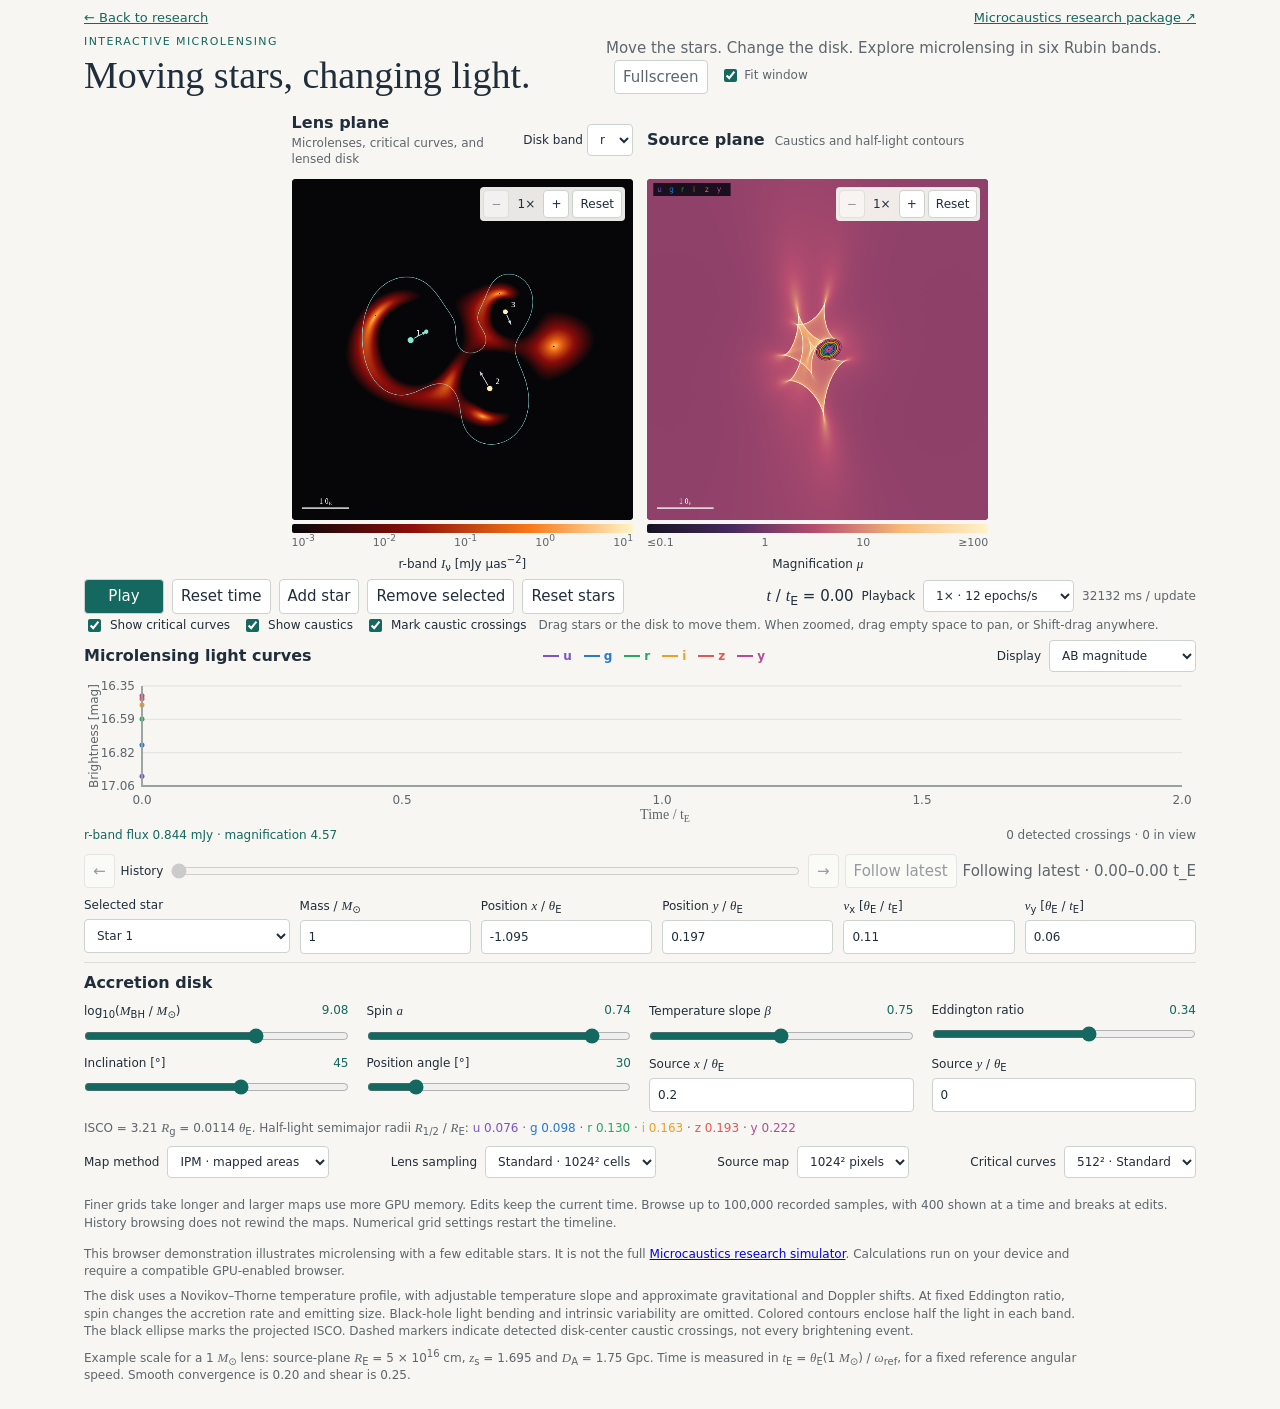
==== commit 6894c5eb: "Update simulator layout and history controls" ====
--- a/microlensing/index.html
+++ b/microlensing/index.html
@@ -32,18 +32,18 @@
 @media(min-width:521px) and (max-width:900px){.panels .panel-heading{min-height:70px;align-items:start}.panels .panel-title{max-width:210px}.panels .inline{gap:4px}}
 @media(max-width:760px){header>p{margin-top:6px}.panels .panel-heading{display:flex;flex-wrap:wrap;gap:4px 8px}.settings{gap:10px 12px}}
 html.embedded body{background:transparent;overflow:hidden}html.embedded main{max-width:none;padding:0}html.embedded nav[aria-label="Simulator navigation"],html.embedded header .eyebrow{display:none!important}html.embedded h1{font-size:28px}html.embedded header{margin-bottom:14px}
-</style><link rel="stylesheet" href="layout.css?v=20261028-live"></head>
+</style><link rel="stylesheet" href="layout.css?v=20261028-history"></head>
 <body><main>
 <nav aria-label="Simulator navigation" style="display:flex;flex-wrap:wrap;justify-content:space-between;gap:12px;margin-bottom:14px;font-size:13px"><a href="../#research" style="color:var(--teal)">← Back to research</a><a href="https://github.com/JFagin/microcaustics" style="color:var(--teal)">Microcaustics research package ↗</a></nav>
 <noscript><p>This interactive simulator requires JavaScript. You can still <a href="../#in-motion">view the research figures and animations</a>.</p></noscript>
-<header><div><p class="eyebrow">Interactive microlensing</p><h1>Moving stars, changing light.</h1></div><p>Move the stars. Change the disk. Explore microlensing in six Rubin bands.</p></header>
+<header><div><p class="eyebrow">Interactive microlensing</p><h1>Moving stars, changing light.</h1></div><p>Move the stars. Change the disk. Explore microlensing in six Rubin bands. <a class="standalone-link" href="index.html" target="_blank" rel="noopener">Open simulator on its own page ↗</a> <button id="fullscreen" type="button" aria-pressed="false" hidden>Fullscreen</button> <label class="fit-control"><input id="fit-window" type="checkbox" checked>Fit window</label></p></header>
 <p id="error" role="alert" hidden></p>
 <div class="panels">
  <section><div class="panel-heading"><div class="panel-title"><h2>Lens plane</h2><span>Microlenses, critical curves, and lensed disk</span></div><label class="inline">Disk band <select id="band" aria-label="Displayed disk band"><option value="0">u</option><option value="1">g</option><option value="2" selected>r</option><option value="3">i</option><option value="4">z</option><option value="5">y</option></select></label></div>
  <div class="view"><canvas id="lens" width="800" height="800" aria-label="Lensed disk surface brightness"></canvas><canvas id="stars" width="800" height="800" aria-label="Drag a star or its velocity arrow"></canvas><div class="zoom-controls" role="group" aria-label="Lens plane zoom"><button id="lens-zoom-out" aria-label="Zoom out lens plane" disabled>−</button><output id="lens-zoom-value" aria-live="polite">1×</output><button id="lens-zoom-in" aria-label="Zoom in lens plane">+</button><button id="lens-zoom-reset" aria-label="Reset lens zoom">Reset</button></div></div>
  <div class="colorbar"><div class="bar disk-gradient"></div><div class="ticks" id="disk-ticks"></div><div class="bar-label"><span id="band-label">r</span>-band <var>I</var><sub>ν</sub> [mJy μas<sup>−2</sup>]</div></div>
  </section>
- <section><div class="panel-heading"><h2>Source plane</h2><span>Caustics and half-light contours</span></div>
+ <section><div class="panel-heading"><div class="panel-title"><h2>Source plane</h2><span>Caustics and half-light contours</span></div></div>
  <div class="view"><canvas id="source" width="800" height="800" aria-label="Live magnification map"></canvas><canvas id="source-overlay" width="800" height="800" aria-label="Drag the disk center"></canvas><div class="zoom-controls" role="group" aria-label="Source plane zoom"><button id="source-zoom-out" aria-label="Zoom out source plane" disabled>−</button><output id="source-zoom-value" aria-live="polite">1×</output><button id="source-zoom-in" aria-label="Zoom in source plane">+</button><button id="source-zoom-reset" aria-label="Reset source zoom">Reset</button></div></div>
  <div class="colorbar"><div class="bar map-gradient"></div><div class="ticks"><span>≤0.1</span><span>1</span><span>10</span><span>≥100</span></div><div class="bar-label">Magnification <var>μ</var></div></div>
  </section>
@@ -51,6 +51,13 @@
 <div class="toolbar"><button id="play" disabled>Play</button><button id="reset">Reset time</button><button id="add" title="Draw a Salpeter mass with mean 0.3 solar masses and maximum-to-minimum ratio 100">Add star</button><button id="remove">Remove selected</button><button id="reset-stars" title="Restore the original three stars without changing the disk">Reset stars</button><span id="clock"></span><output id="performance">Starting GPU…</output></div>
 <div class="view-toggles"><label><input id="critical" type="checkbox" checked>Show critical curves</label><label><input id="caustics" type="checkbox" checked>Show caustics</label><label><input id="crossings" type="checkbox" checked>Mark caustic crossings</label><span class="hint">Drag stars or the disk to move them. When zoomed, drag empty space to pan, or Shift-drag anywhere.</span></div>
 <section class="curve"><div class="panel-heading"><h2>Microlensing light curves</h2><div class="band-legend" id="band-legend"></div><label class="inline">Display<select id="flux-mode" aria-label="Light curve units"><option value="mag">AB magnitude</option><option value="flux">Flux density [mJy]</option></select></label></div><canvas id="curve" aria-label="Six-band light curves with detected caustic crossings" width="1100" height="240"></canvas><div class="curve-footer"><output id="magnification"></output><span class="hint" id="crossing-count"></span></div></section>
+<div class="history-controls" aria-label="Light curve history">
+ <button id="history-earlier" type="button" aria-label="Earlier light curve">←</button>
+ <label for="history-position">History</label><input id="history-position" type="range" min="0" max="0" value="0" step="1" aria-label="Browse light curve history" disabled>
+ <button id="history-later" type="button" aria-label="Later light curve">→</button>
+ <button id="history-follow" type="button" aria-pressed="true" disabled>Follow latest</button>
+ <output id="history-range">Following latest</output>
+</div><p id="history-retention" class="hint" hidden></p>
 <section class="editor" aria-label="Selected star settings">
  <label>Selected star<select id="selection"></select></label>
  <label><span>Mass / <var>M</var><sub>⊙</sub></span><input id="mass" aria-label="Star mass" type="number" min="0.05" step="0.05" value="1"></label>
@@ -70,7 +77,7 @@
  <label><span>Source <var>y</var> / <var>θ</var><sub>E</sub></span><input aria-label="Source y" id="source-y" type="number" min="-1.2" max="1.2" step="0.05" value="0"></label>
 </div><div id="disk-info" class="hint"></div></section>
 <p id="resolution-warning" class="warning" role="status" hidden></p>
-<div class="quality-row"><label class="inline">Map method<select id="method"><option value="ipm" selected>IPM · mapped areas</option><option value="irs">Inverse ray shooting</option></select></label><label class="inline">Lens sampling<select id="quality"></select></label><label class="inline">Source map<select id="map-resolution" aria-label="Source magnification map resolution"><option value="512">512² pixels</option><option value="1024" selected>1024² pixels</option><option value="2048">2048² pixels</option><option value="4096">4096² pixels</option></select></label><label class="inline">Critical curves<select id="curve-resolution" aria-label="Critical curves and caustics resolution"><option value="256">256² · Fast</option><option value="512" selected>512² · Standard</option><option value="1024">1024² · Fine</option><option value="2048">2048² · Ultra</option></select></label><span class="hint">Finer grids take longer and larger maps use more GPU memory. Edits keep the current time. The light curve shows the latest 400 epochs, with breaks at edits. Numerical grid settings restart the timeline.</span></div>
+<div class="quality-row"><label class="inline">Map method<select id="method"><option value="ipm" selected>IPM · mapped areas</option><option value="irs">Inverse ray shooting</option></select></label><label class="inline">Lens sampling<select id="quality"></select></label><label class="inline">Source map<select id="map-resolution" aria-label="Source magnification map resolution"><option value="512">512² pixels</option><option value="1024" selected>1024² pixels</option><option value="2048">2048² pixels</option><option value="4096">4096² pixels</option></select></label><label class="inline">Critical curves<select id="curve-resolution" aria-label="Critical curves and caustics resolution"><option value="256">256² · Fast</option><option value="512" selected>512² · Standard</option><option value="1024">1024² · Fine</option><option value="2048">2048² · Ultra</option></select></label><span class="hint">Finer grids take longer and larger maps use more GPU memory. Edits keep the current time. Browse up to 100,000 recorded samples, with 400 shown at a time and breaks at edits. History browsing does not rewind the maps. Numerical grid settings restart the timeline.</span></div>
 <p class="caption">This browser demonstration illustrates microlensing with a few editable stars. It is not the full <a href="https://arxiv.org/abs/2610.19703">Microcaustics research simulator</a>. Calculations run on your device and require a compatible GPU-enabled browser.</p>
 <p class="caption">The disk uses a Novikov–Thorne temperature profile, with adjustable temperature slope and approximate gravitational and Doppler shifts. At fixed Eddington ratio, spin changes the accretion rate and emitting size. Black-hole light bending and intrinsic variability are omitted. Colored contours enclose half the light in each band. The black ellipse marks the projected ISCO. Dashed markers indicate detected disk-center caustic crossings, not every brightening event.</p>
 <p class="caption">Example scale for a 1 <var>M</var><sub>⊙</sub> lens: source-plane <var>R</var><sub>E</sub> = 5 × 10<sup>16</sup> cm, <var>z</var><sub>s</sub> = 1.695 and <var>D</var><sub>A</sub> = 1.75 Gpc. Time is measured in <var>t</var><sub>E</sub> = <var>θ</var><sub>E</sub>(1 <var>M</var><sub>⊙</sub>) / <var>ω</var><sub>ref</sub>, for a fixed reference angular speed. Smooth convergence is 0.20 and shear is 0.25.</p>
@@ -81,16 +88,35 @@
 function position(s,t){const dt=t-(s.epoch??0);return{x:s.x+s.vx*dt,y:s.y+s.vy*dt};}
 function rebaseStar(s,t){const p=position(s,t);s.x=p.x;s.y=p.y;s.epoch=t;return s;}
 
+// A bounded ring keeps scalar history, never old maps or GPU resources.
+class TimelineBuffer{
+ constructor(capacity){this.capacity=capacity;this.items=[];this.head=0;this.length=0;}
+ at(i){return this.items[(this.head+i)%this.capacity];}
+ push(value,replace=false){
+  if(replace&&this.length&&this.at(this.length-1).t===value.t){this.items[(this.head+this.length-1)%this.capacity]=value;return;}
+  this.items[(this.head+this.length)%this.capacity]=value;
+  if(this.length<this.capacity)this.length++;else this.head=(this.head+1)%this.capacity;
+ }
+ bound(t,upper=false){let lo=0,hi=this.length;while(lo<hi){const mid=(lo+hi)>>1,v=this.at(mid),time=typeof v==='number'?v:v.t;if(time<t||(upper&&time===t))lo=mid+1;else hi=mid;}return lo;}
+ slice(start,end){const out=[];for(let i=start;i<end;i++)out.push(this.at(i));return out;}
+ between(lo,hi){return this.slice(this.bound(lo),this.bound(hi,true));}
+}
 class LiveHistory{
- constructor(limit=400){if(!Number.isInteger(limit)||limit<2)throw Error('Invalid history limit');this.limit=limit;this.reset();}
- reset(){this.points=[];this.events=[];this.edits=[];this.segment=0;this.totalCrossings=0;}
- edit(t){this.segment++;if(this.edits.at(-1)!==t)this.edits.push(t);this.trim();}
- crossing(t){this.totalCrossings++;this.events.push(t);}
+ constructor(limit=400,capacity=100000){if(!Number.isInteger(limit)||limit<2||!Number.isInteger(capacity)||capacity<limit)throw Error('Invalid history limit');this.limit=limit;this.capacity=capacity;this.reset();}
+ reset(){this.points=[];this.events=[];this.edits=[];this.segment=0;this.totalCrossings=0;this.archive=new TimelineBuffer(this.capacity);this.crossingArchive=new TimelineBuffer(this.capacity);this.editArchive=new TimelineBuffer(this.capacity);}
+ edit(t){this.segment++;if(this.edits.at(-1)!==t){this.edits.push(t);this.editArchive.push(t);}this.trim();}
+ crossing(t){this.totalCrossings++;this.events.push(t);this.crossingArchive.push(t);}
  append(t,flux){
   const p={t,flux,segment:this.segment},last=this.points.at(-1);
   if(last?.t===t)this.points[this.points.length-1]=p;
   else this.points.push(p);
-  this.trim();return p;
+  this.archive.push(p,true);this.trim();return p;
+ }
+ view(endTime=null){
+  const n=this.archive.length,minEnd=Math.min(this.limit-1,n-1);
+  const end=endTime===null?n-1:Math.max(minEnd,Math.min(n-1,this.archive.bound(endTime,true)-1));
+  const points=this.archive.slice(Math.max(0,end-this.limit+1),end+1),start=points[0]?.t??0,last=points.at(-1)?.t??0;
+  return{points,events:this.crossingArchive.between(start,last),edits:this.editArchive.between(start,last),start,last,end,minEnd,maxEnd:n-1,oldest:this.archive.at(0)?.t??0};
  }
  trim(){
   if(this.points.length>this.limit)this.points.splice(0,this.points.length-this.limit);
@@ -931,13 +957,14 @@
 }
 const toMag=f=>16.4-2.5*Math.log10(f);
 function drawCurve(){
+ const view=lightCurveWindow(),history=view.points,events=view.events;updateHistoryControls(view);
  const canvas=$('curve'),rect=canvas.getBoundingClientRect(),ratio=Math.min(devicePixelRatio||1,2);canvas.width=Math.round(rect.width*ratio);canvas.height=Math.round(rect.height*ratio);const c=canvas.getContext('2d');c.scale(ratio,ratio);
  const w=rect.width,h=rect.height,l=58,r=w-14,top=12,bottom=h-38,mag=$('flux-mode').value==='mag',value=f=>mag?toMag(f):f,values=history.flatMap(p=>p.flux.map(value));
- let lo=values.length?Math.min(...values):0,hi=values.length?Math.max(...values):1;const pad=Math.max((hi-lo)*.12,mag?.04:.01);lo-=pad;hi+=pad;const tmin=history[0]?.t??0,tmax=Math.max(tmin+2,time),X=t=>l+(r-l)*(t-tmin)/(tmax-tmin),Y=v=>mag?top+(bottom-top)*(v-lo)/(hi-lo):bottom-(bottom-top)*(v-lo)/(hi-lo);
+ let lo=values.length?Math.min(...values):0,hi=values.length?Math.max(...values):1;const pad=Math.max((hi-lo)*.12,mag?.04:.01);lo-=pad;hi+=pad;const tmin=view.start,tmax=Math.max(tmin+2,view.last),X=t=>l+(r-l)*(t-tmin)/(tmax-tmin),Y=v=>mag?top+(bottom-top)*(v-lo)/(hi-lo):bottom-(bottom-top)*(v-lo)/(hi-lo);
  c.font='12px system-ui';c.lineWidth=1;
  for(let i=0;i<4;i++){const v=lo+(hi-lo)*i/3,y=Y(v);c.strokeStyle='#dfe3df';c.beginPath();c.moveTo(l,y);c.lineTo(r,y);c.stroke();c.fillStyle='#5d666c';c.textAlign='right';c.fillText(v.toFixed(2),l-7,y+4);}
  if($('crossings').checked){c.strokeStyle='#687277';c.setLineDash([3,4]);for(const t of events){c.beginPath();c.moveTo(X(t),top);c.lineTo(X(t),bottom);c.stroke();}c.setLineDash([]);}
- c.strokeStyle='#8c9691';for(const t of liveHistory.edits){c.beginPath();c.moveTo(X(t),top);c.lineTo(X(t),top+8);c.stroke();}
+ c.strokeStyle='#8c9691';for(const t of view.edits){c.beginPath();c.moveTo(X(t),top);c.lineTo(X(t),top+8);c.stroke();}
  for(let k=0;k<6;k++){c.strokeStyle=BAND_COLORS[k];c.lineWidth=1.9;c.beginPath();history.forEach((p,i)=>{const x=X(p.t),y=Y(value(p.flux[k]));i&&p.segment===history[i-1].segment?c.lineTo(x,y):c.moveTo(x,y);});c.stroke();if(history.length){const p=history.at(-1);c.fillStyle=BAND_COLORS[k];c.beginPath();c.arc(X(p.t),Y(value(p.flux[k])),2.5,0,2*Math.PI);c.fill();}}
  c.strokeStyle='#98a29e';c.beginPath();c.moveTo(l,top);c.lineTo(l,bottom);c.lineTo(r,bottom);c.stroke();c.fillStyle='#5d666c';c.textAlign='center';for(let i=0;i<5;i++)c.fillText((tmin+(tmax-tmin)*i/4).toFixed(1),X(tmin+(tmax-tmin)*i/4),bottom+18);
  c.font='14px Georgia';c.fillText('Time / t',(l+r)/2,h-5);const tw=c.measureText('Time / t').width;c.font='10px Georgia';c.fillText('E',(l+r)/2+tw/2+3,h-2);c.save();c.translate(14,(top+bottom)/2);c.rotate(-Math.PI/2);c.font='12px system-ui';c.fillText(mag?'Brightness [mag]':'Brightness [mJy]',0,0);c.restore();
@@ -1248,7 +1275,7 @@
 }
 function resetLiveTime(){
  stop();liveEdit=null;stars.forEach(s=>{s.epoch=0;});revision++;time=0;
- liveHistory.reset();history=liveHistory.points;events=liveHistory.events;
+ liveHistory.reset();historyEnd=null;history=liveHistory.points;events=liveHistory.events;
  previousClass=null;lastTraceTime=0;curveKey='';dirty=true;fillSelection();
 }
 $('reset').onclick=resetLiveTime;
@@ -1323,6 +1350,70 @@
 for(const canvas of [overlay,srcOverlay])canvas.addEventListener('lostpointercapture',finishLiveEdit);
 
 
+// Presentation only. Browsing never changes the simulation clock or GPU grids.
+let historyEnd=null;
+function lightCurveWindow(){return liveHistory.view(historyEnd);}
+function updateHistoryControls(view){
+ const slider=$('history-position'),follow=historyEnd===null;
+ slider.min=Math.max(0,view.minEnd);slider.max=Math.max(0,view.maxEnd);slider.value=Math.max(0,view.end);
+ slider.disabled=view.maxEnd<=view.minEnd;
+ $('history-earlier').disabled=slider.disabled||view.end<=view.minEnd;
+ $('history-later').disabled=follow||view.end>=view.maxEnd;
+ $('history-follow').disabled=follow;$('history-follow').setAttribute('aria-pressed',String(follow));
+ const text=`${follow?'Following latest':'Viewing history'} · ${view.start.toFixed(2)}–${view.last.toFixed(2)} t_E`;
+ $('history-range').textContent=text;slider.setAttribute('aria-valuetext',text);
+ $('history-retention').textContent=view.oldest>0?`Earlier samples before ${view.oldest.toFixed(2)} t_E have left the 100,000-sample history.`:'';
+ $('history-retention').hidden=view.oldest===0;
+}
+function browseHistory(index){
+ const n=liveHistory.archive.length;if(!n)return;
+ historyEnd=liveHistory.archive.at(Math.max(0,Math.min(n-1,index))).t;drawCurve();
+}
+$('history-position').oninput=e=>browseHistory(Number(e.target.value));
+$('history-earlier').onclick=()=>browseHistory(lightCurveWindow().end-200);
+$('history-later').onclick=()=>browseHistory(lightCurveWindow().end+200);
+$('history-follow').onclick=()=>{historyEnd=null;drawCurve();};
+
+// Embedded documents cannot use their own height as the viewport height.
+// The parent supplies the browser viewport separately from iframe content size.
+let hostViewport=null,fitPending=false;
+function fitSimulator(){
+ if(fitPending)return;fitPending=true;
+ requestAnimationFrame(()=>{
+  fitPending=false;const panels=document.querySelector('.panels'),map=panels.querySelector('.view');
+  if(innerWidth<=520||!$('fit-window').checked){panels.style.removeProperty('max-width');document.documentElement.classList.remove('short-viewport');drawCurve();return;}
+  const embedded=document.documentElement.classList.contains('embedded');
+  const budget=embedded?(hostViewport?.height??900)-(hostViewport?.inset??42)-12:innerHeight-12;
+  document.documentElement.classList.toggle('short-viewport',budget<850);
+  const natural=(main.clientWidth-parseFloat(getComputedStyle(main).paddingLeft)-parseFloat(getComputedStyle(main).paddingRight)-14)/2;
+  let side=natural;
+  for(let i=0;i<3;i++){
+   panels.style.maxWidth=`${2*side+14}px`;
+   const chrome=document.querySelector('.history-controls').getBoundingClientRect().bottom-main.getBoundingClientRect().top-map.getBoundingClientRect().height;
+   const next=Math.min(natural,Math.max(budget<740?240:280,budget-chrome));
+   if(Math.abs(next-side)<1)break;side=next;
+  }
+  panels.style.maxWidth=`${2*side+14}px`;drawCurve();
+ });
+}
+window.addEventListener('resize',fitSimulator);
+$('fit-window').onchange=fitSimulator;
+const fitObserver=new ResizeObserver(fitSimulator);
+for(const element of document.querySelectorAll('header,.colorbar,.toolbar,.view-toggles,.curve,.history-controls'))fitObserver.observe(element);
+window.addEventListener('message',event=>{
+ if(event.origin!==location.origin||event.source!==parent||event.data?.type!=='microlensing-viewport')return;
+ const{height,inset}=event.data;if(!Number.isFinite(height)||height<200||height>10000||!Number.isFinite(inset)||inset<0||inset>200)return;
+ hostViewport={height,inset};fitSimulator();
+});
+const fullButton=$('fullscreen'),fullElement=document.documentElement;
+fullButton.hidden=fullElement.classList.contains('embedded')||!document.fullscreenEnabled||!fullElement.requestFullscreen;
+fullButton.onclick=async()=>{
+ try{if(document.fullscreenElement)await document.exitFullscreen();else await fullElement.requestFullscreen();}
+ catch{fullButton.textContent='Fullscreen unavailable';}
+};
+document.addEventListener('fullscreenchange',()=>{fullButton.textContent=document.fullscreenElement?'Exit fullscreen':'Fullscreen';fullButton.setAttribute('aria-pressed',String(!!document.fullscreenElement));fitSimulator();});
+fitSimulator();
+
 $('performance').textContent='Waiting for simulator to enter view…';
 requestAnimationFrame(tick);
 
--- a/microlensing/layout.css
+++ b/microlensing/layout.css
@@ -5,6 +5,36 @@
 .panels { gap: 14px; }
 .panels .panel-heading { margin-bottom: 3px; }
 .panels .view { width: 100%; }
+header { display: flex; align-items: center; }
+header > p { max-width: 590px; margin-top: 0; }
+.standalone-link { display: none; color: var(--teal); white-space: nowrap; }
+html.embedded .standalone-link { display: inline; }
+html.embedded header { display: block; }
+html.embedded header > p { max-width: none; margin-top: 4px; }
+#fullscreen { margin-left: 8px; }
+.fit-control { display: inline-flex; flex-direction: row; align-items: center; gap: 4px; margin-left: 8px; white-space: nowrap; }
+html:fullscreen { overflow: auto; background: var(--paper); }
+.panels { grid-template-columns: minmax(0, 1fr) minmax(0, 1fr); margin-inline: auto; }
+.panels > section { min-width: 0; }
+.panels .panel-heading { min-height: 72px; height: 72px; flex-wrap: nowrap; align-content: center; }
+.panels .panel-title { flex: 1; }
+.panels .inline { gap: 4px; }
+.history-controls { display: flex; align-items: center; flex-wrap: wrap; gap: 6px; margin: 2px 0 8px; }
+.history-controls input { flex: 1; min-width: 80px; width: auto; }
+.history-controls label { display: inline; }
+.history-controls output { color: var(--muted); font-variant-numeric: tabular-nums; }
+.history-controls button { white-space: nowrap; }
+@media (max-width: 520px) {
+  .panels { grid-template-columns: 1fr; }
+  .history-controls output { width: 100%; }
+}
+@media (min-width: 521px) and (max-height: 850px) {
+  .curve #curve { height: 130px; }
+}
+@media (max-width: 760px) {
+  header { display: block; }
+  header > p { margin-top: 4px; }
+}
 .panels .colorbar { padding: 4px 0 0; }
 .toolbar { margin: 6px 0 2px; }
 .view-toggles { margin: 2px 0 4px; }
@@ -27,3 +57,6 @@
 @media (min-width: 521px) and (pointer: coarse) {
   .toolbar button, .toolbar select { min-height: 40px; }
 }
+@media (min-width: 521px) {
+  html.short-viewport .curve #curve { height: 130px; }
+}
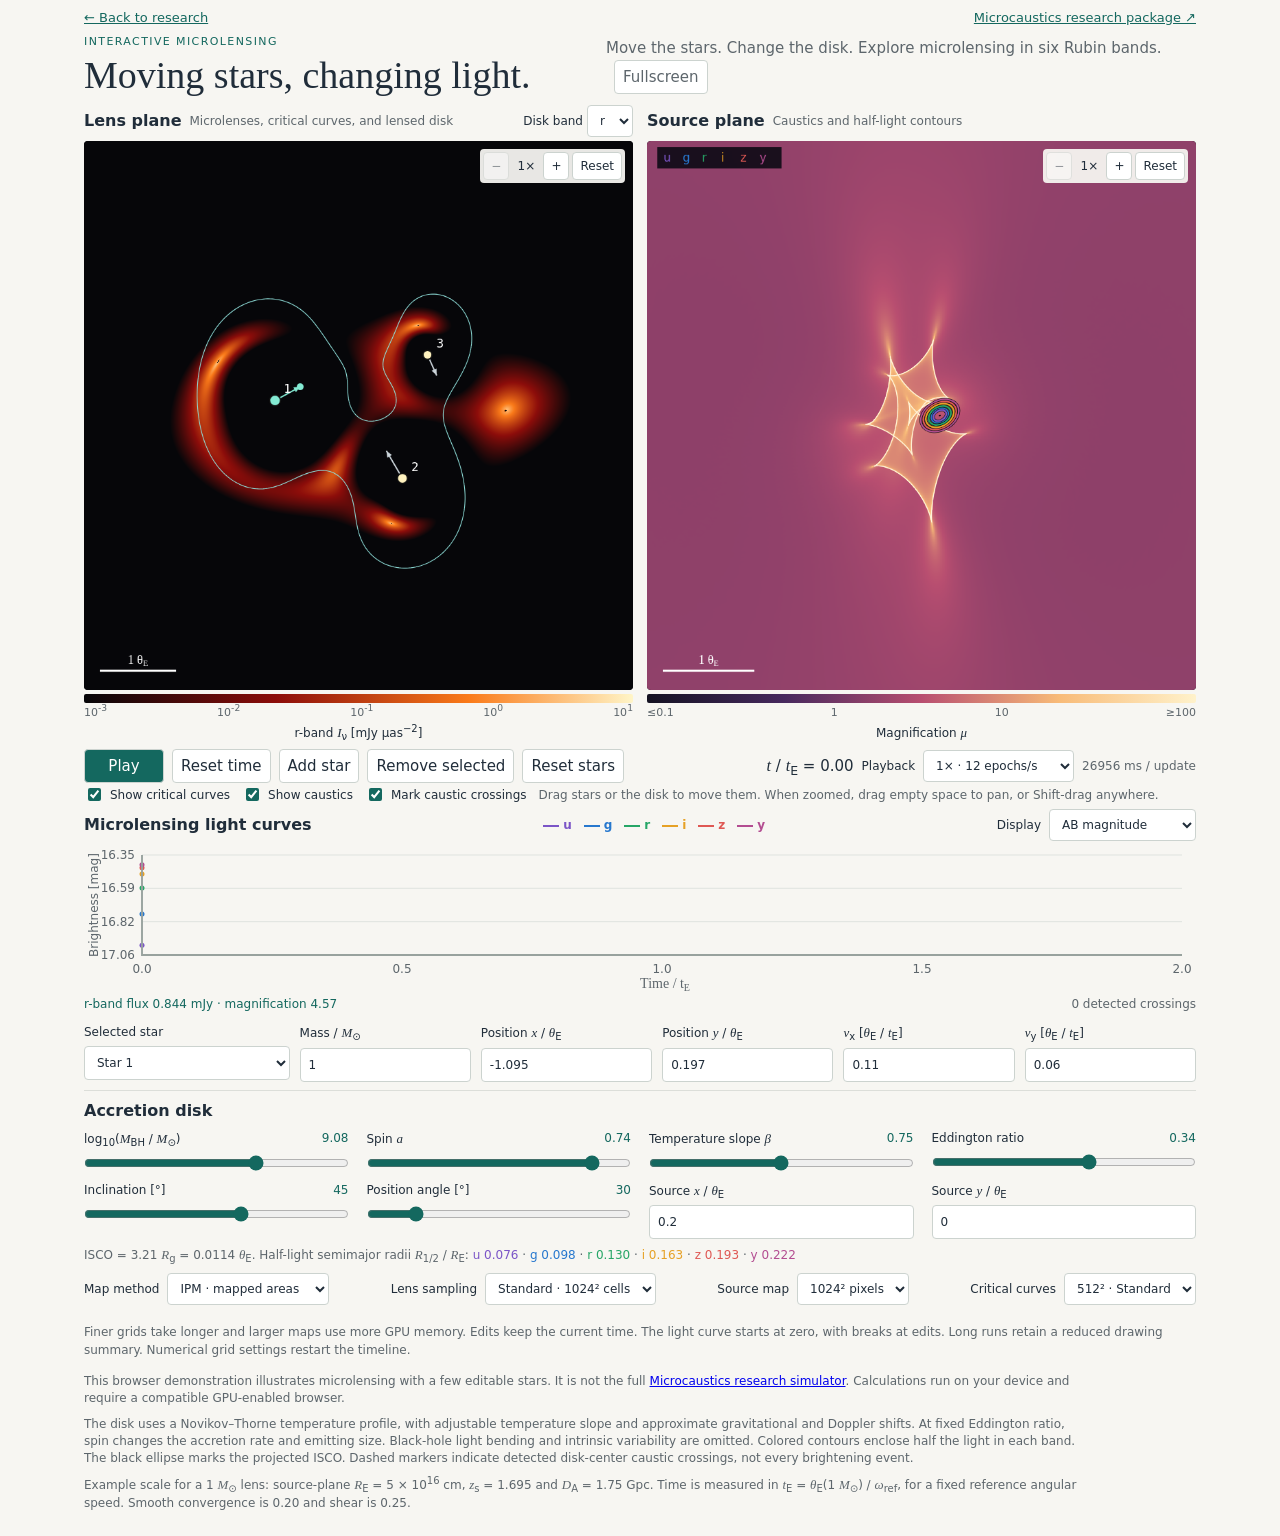
==== commit 793c8fd2: "Update simulator display and figure viewer" ====
--- a/microlensing/index.html
+++ b/microlensing/index.html
@@ -32,11 +32,11 @@
 @media(min-width:521px) and (max-width:900px){.panels .panel-heading{min-height:70px;align-items:start}.panels .panel-title{max-width:210px}.panels .inline{gap:4px}}
 @media(max-width:760px){header>p{margin-top:6px}.panels .panel-heading{display:flex;flex-wrap:wrap;gap:4px 8px}.settings{gap:10px 12px}}
 html.embedded body{background:transparent;overflow:hidden}html.embedded main{max-width:none;padding:0}html.embedded nav[aria-label="Simulator navigation"],html.embedded header .eyebrow{display:none!important}html.embedded h1{font-size:28px}html.embedded header{margin-bottom:14px}
-</style><link rel="stylesheet" href="layout.css?v=20261028-history"></head>
+</style><link rel="stylesheet" href="layout.css?v=20261028-display"></head>
 <body><main>
 <nav aria-label="Simulator navigation" style="display:flex;flex-wrap:wrap;justify-content:space-between;gap:12px;margin-bottom:14px;font-size:13px"><a href="../#research" style="color:var(--teal)">← Back to research</a><a href="https://github.com/JFagin/microcaustics" style="color:var(--teal)">Microcaustics research package ↗</a></nav>
 <noscript><p>This interactive simulator requires JavaScript. You can still <a href="../#in-motion">view the research figures and animations</a>.</p></noscript>
-<header><div><p class="eyebrow">Interactive microlensing</p><h1>Moving stars, changing light.</h1></div><p>Move the stars. Change the disk. Explore microlensing in six Rubin bands. <a class="standalone-link" href="index.html" target="_blank" rel="noopener">Open simulator on its own page ↗</a> <button id="fullscreen" type="button" aria-pressed="false" hidden>Fullscreen</button> <label class="fit-control"><input id="fit-window" type="checkbox" checked>Fit window</label></p></header>
+<header><div><p class="eyebrow">Interactive microlensing</p><h1>Moving stars, changing light.</h1></div><p>Move the stars. Change the disk. Explore microlensing in six Rubin bands. <a class="standalone-link" href="index.html" target="_blank" rel="noopener">Open simulator on its own page ↗</a> <button id="fullscreen" type="button" aria-pressed="false" hidden>Fullscreen</button></p></header>
 <p id="error" role="alert" hidden></p>
 <div class="panels">
  <section><div class="panel-heading"><div class="panel-title"><h2>Lens plane</h2><span>Microlenses, critical curves, and lensed disk</span></div><label class="inline">Disk band <select id="band" aria-label="Displayed disk band"><option value="0">u</option><option value="1">g</option><option value="2" selected>r</option><option value="3">i</option><option value="4">z</option><option value="5">y</option></select></label></div>
@@ -51,13 +51,6 @@
 <div class="toolbar"><button id="play" disabled>Play</button><button id="reset">Reset time</button><button id="add" title="Draw a Salpeter mass with mean 0.3 solar masses and maximum-to-minimum ratio 100">Add star</button><button id="remove">Remove selected</button><button id="reset-stars" title="Restore the original three stars without changing the disk">Reset stars</button><span id="clock"></span><output id="performance">Starting GPU…</output></div>
 <div class="view-toggles"><label><input id="critical" type="checkbox" checked>Show critical curves</label><label><input id="caustics" type="checkbox" checked>Show caustics</label><label><input id="crossings" type="checkbox" checked>Mark caustic crossings</label><span class="hint">Drag stars or the disk to move them. When zoomed, drag empty space to pan, or Shift-drag anywhere.</span></div>
 <section class="curve"><div class="panel-heading"><h2>Microlensing light curves</h2><div class="band-legend" id="band-legend"></div><label class="inline">Display<select id="flux-mode" aria-label="Light curve units"><option value="mag">AB magnitude</option><option value="flux">Flux density [mJy]</option></select></label></div><canvas id="curve" aria-label="Six-band light curves with detected caustic crossings" width="1100" height="240"></canvas><div class="curve-footer"><output id="magnification"></output><span class="hint" id="crossing-count"></span></div></section>
-<div class="history-controls" aria-label="Light curve history">
- <button id="history-earlier" type="button" aria-label="Earlier light curve">←</button>
- <label for="history-position">History</label><input id="history-position" type="range" min="0" max="0" value="0" step="1" aria-label="Browse light curve history" disabled>
- <button id="history-later" type="button" aria-label="Later light curve">→</button>
- <button id="history-follow" type="button" aria-pressed="true" disabled>Follow latest</button>
- <output id="history-range">Following latest</output>
-</div><p id="history-retention" class="hint" hidden></p>
 <section class="editor" aria-label="Selected star settings">
  <label>Selected star<select id="selection"></select></label>
  <label><span>Mass / <var>M</var><sub>⊙</sub></span><input id="mass" aria-label="Star mass" type="number" min="0.05" step="0.05" value="1"></label>
@@ -77,7 +70,7 @@
  <label><span>Source <var>y</var> / <var>θ</var><sub>E</sub></span><input aria-label="Source y" id="source-y" type="number" min="-1.2" max="1.2" step="0.05" value="0"></label>
 </div><div id="disk-info" class="hint"></div></section>
 <p id="resolution-warning" class="warning" role="status" hidden></p>
-<div class="quality-row"><label class="inline">Map method<select id="method"><option value="ipm" selected>IPM · mapped areas</option><option value="irs">Inverse ray shooting</option></select></label><label class="inline">Lens sampling<select id="quality"></select></label><label class="inline">Source map<select id="map-resolution" aria-label="Source magnification map resolution"><option value="512">512² pixels</option><option value="1024" selected>1024² pixels</option><option value="2048">2048² pixels</option><option value="4096">4096² pixels</option></select></label><label class="inline">Critical curves<select id="curve-resolution" aria-label="Critical curves and caustics resolution"><option value="256">256² · Fast</option><option value="512" selected>512² · Standard</option><option value="1024">1024² · Fine</option><option value="2048">2048² · Ultra</option></select></label><span class="hint">Finer grids take longer and larger maps use more GPU memory. Edits keep the current time. Browse up to 100,000 recorded samples, with 400 shown at a time and breaks at edits. History browsing does not rewind the maps. Numerical grid settings restart the timeline.</span></div>
+<div class="quality-row"><label class="inline">Map method<select id="method"><option value="ipm" selected>IPM · mapped areas</option><option value="irs">Inverse ray shooting</option></select></label><label class="inline">Lens sampling<select id="quality"></select></label><label class="inline">Source map<select id="map-resolution" aria-label="Source magnification map resolution"><option value="512">512² pixels</option><option value="1024" selected>1024² pixels</option><option value="2048">2048² pixels</option><option value="4096">4096² pixels</option></select></label><label class="inline">Critical curves<select id="curve-resolution" aria-label="Critical curves and caustics resolution"><option value="256">256² · Fast</option><option value="512" selected>512² · Standard</option><option value="1024">1024² · Fine</option><option value="2048">2048² · Ultra</option></select></label><span class="hint">Finer grids take longer and larger maps use more GPU memory. Edits keep the current time. The light curve starts at zero, with breaks at edits. Long runs retain a reduced drawing summary. Numerical grid settings restart the timeline.</span></div>
 <p class="caption">This browser demonstration illustrates microlensing with a few editable stars. It is not the full <a href="https://arxiv.org/abs/2610.19703">Microcaustics research simulator</a>. Calculations run on your device and require a compatible GPU-enabled browser.</p>
 <p class="caption">The disk uses a Novikov–Thorne temperature profile, with adjustable temperature slope and approximate gravitational and Doppler shifts. At fixed Eddington ratio, spin changes the accretion rate and emitting size. Black-hole light bending and intrinsic variability are omitted. Colored contours enclose half the light in each band. The black ellipse marks the projected ISCO. Dashed markers indicate detected disk-center caustic crossings, not every brightening event.</p>
 <p class="caption">Example scale for a 1 <var>M</var><sub>⊙</sub> lens: source-plane <var>R</var><sub>E</sub> = 5 × 10<sup>16</sup> cm, <var>z</var><sub>s</sub> = 1.695 and <var>D</var><sub>A</sub> = 1.75 Gpc. Time is measured in <var>t</var><sub>E</sub> = <var>θ</var><sub>E</sub>(1 <var>M</var><sub>⊙</sub>) / <var>ω</var><sub>ref</sub>, for a fixed reference angular speed. Smooth convergence is 0.20 and shear is 0.25.</p>
@@ -88,35 +81,43 @@
 function position(s,t){const dt=t-(s.epoch??0);return{x:s.x+s.vx*dt,y:s.y+s.vy*dt};}
 function rebaseStar(s,t){const p=position(s,t);s.x=p.x;s.y=p.y;s.epoch=t;return s;}
 
-// A bounded ring keeps scalar history, never old maps or GPU resources.
-class TimelineBuffer{
- constructor(capacity){this.capacity=capacity;this.items=[];this.head=0;this.length=0;}
- at(i){return this.items[(this.head+i)%this.capacity];}
- push(value,replace=false){
-  if(replace&&this.length&&this.at(this.length-1).t===value.t){this.items[(this.head+this.length-1)%this.capacity]=value;return;}
-  this.items[(this.head+this.length)%this.capacity]=value;
-  if(this.length<this.capacity)this.length++;else this.head=(this.head+1)%this.capacity;
- }
- bound(t,upper=false){let lo=0,hi=this.length;while(lo<hi){const mid=(lo+hi)>>1,v=this.at(mid),time=typeof v==='number'?v:v.t;if(time<t||(upper&&time===t))lo=mid+1;else hi=mid;}return lo;}
- slice(start,end){const out=[];for(let i=start;i<end;i++)out.push(this.at(i));return out;}
- between(lo,hi){return this.slice(this.bound(lo),this.bound(hi,true));}
+// Retain the time span and each band's extrema without retaining old maps.
+// Reduction affects drawing only. Segment IDs prevent lines across edits.
+function reduceDrawing(points){
+ const out=[];
+ for(let start=0;start<points.length;start+=32){
+  const end=Math.min(start+32,points.length),keep=new Set([start,end-1]);
+  for(let k=0;k<6;k++){
+   let lo=start,hi=start;
+   for(let j=start+1;j<end;j++){
+    if(points[j].flux[k]<points[lo].flux[k])lo=j;
+    if(points[j].flux[k]>points[hi].flux[k])hi=j;
+   }
+   keep.add(lo);keep.add(hi);
+  }
+  for(const j of [...keep].sort((a,b)=>a-b))out.push(points[j]);
+ }
+ return out;
+}
+function addMarker(markers,t){
+ if(markers.at(-1)!==t)markers.push(t);
+ if(markers.length>1024)markers.splice(0,markers.length,...markers.filter((_,i)=>i%2===0||i===markers.length-1));
 }
 class LiveHistory{
- constructor(limit=400,capacity=100000){if(!Number.isInteger(limit)||limit<2||!Number.isInteger(capacity)||capacity<limit)throw Error('Invalid history limit');this.limit=limit;this.capacity=capacity;this.reset();}
- reset(){this.points=[];this.events=[];this.edits=[];this.segment=0;this.totalCrossings=0;this.archive=new TimelineBuffer(this.capacity);this.crossingArchive=new TimelineBuffer(this.capacity);this.editArchive=new TimelineBuffer(this.capacity);}
- edit(t){this.segment++;if(this.edits.at(-1)!==t){this.edits.push(t);this.editArchive.push(t);}this.trim();}
- crossing(t){this.totalCrossings++;this.events.push(t);this.crossingArchive.push(t);}
+ constructor(limit=400,capacity=4096){if(!Number.isInteger(limit)||limit<2||!Number.isInteger(capacity)||capacity<Math.max(limit,64))throw Error('Invalid history limit');this.limit=limit;this.capacity=capacity;this.reset();}
+ reset(){this.points=[];this.events=[];this.edits=[];this.segment=0;this.totalCrossings=0;this.drawing=[];this.crossingMarkers=[];this.editMarkers=[];}
+ edit(t){this.segment++;if(this.edits.at(-1)!==t)this.edits.push(t);addMarker(this.editMarkers,t);this.trim();}
+ crossing(t){this.totalCrossings++;this.events.push(t);addMarker(this.crossingMarkers,t);}
  append(t,flux){
   const p={t,flux,segment:this.segment},last=this.points.at(-1);
   if(last?.t===t)this.points[this.points.length-1]=p;
   else this.points.push(p);
-  this.archive.push(p,true);this.trim();return p;
- }
- view(endTime=null){
-  const n=this.archive.length,minEnd=Math.min(this.limit-1,n-1);
-  const end=endTime===null?n-1:Math.max(minEnd,Math.min(n-1,this.archive.bound(endTime,true)-1));
-  const points=this.archive.slice(Math.max(0,end-this.limit+1),end+1),start=points[0]?.t??0,last=points.at(-1)?.t??0;
-  return{points,events:this.crossingArchive.between(start,last),edits:this.editArchive.between(start,last),start,last,end,minEnd,maxEnd:n-1,oldest:this.archive.at(0)?.t??0};
+  if(this.drawing.at(-1)?.t===t)this.drawing[this.drawing.length-1]=p;else this.drawing.push(p);
+  if(this.drawing.length>this.capacity)this.drawing=reduceDrawing(this.drawing);
+  this.trim();return p;
+ }
+ view(){
+  return{points:this.drawing,events:this.crossingMarkers,edits:this.editMarkers,start:0,last:this.drawing.at(-1)?.t??0};
  }
  trim(){
   if(this.points.length>this.limit)this.points.splice(0,this.points.length-this.limit);
@@ -957,7 +958,7 @@
 }
 const toMag=f=>16.4-2.5*Math.log10(f);
 function drawCurve(){
- const view=lightCurveWindow(),history=view.points,events=view.events;updateHistoryControls(view);
+ const view=lightCurveWindow(),history=view.points,events=view.events;
  const canvas=$('curve'),rect=canvas.getBoundingClientRect(),ratio=Math.min(devicePixelRatio||1,2);canvas.width=Math.round(rect.width*ratio);canvas.height=Math.round(rect.height*ratio);const c=canvas.getContext('2d');c.scale(ratio,ratio);
  const w=rect.width,h=rect.height,l=58,r=w-14,top=12,bottom=h-38,mag=$('flux-mode').value==='mag',value=f=>mag?toMag(f):f,values=history.flatMap(p=>p.flux.map(value));
  let lo=values.length?Math.min(...values):0,hi=values.length?Math.max(...values):1;const pad=Math.max((hi-lo)*.12,mag?.04:.01);lo-=pad;hi+=pad;const tmin=view.start,tmax=Math.max(tmin+2,view.last),X=t=>l+(r-l)*(t-tmin)/(tmax-tmin),Y=v=>mag?top+(bottom-top)*(v-lo)/(hi-lo):bottom-(bottom-top)*(v-lo)/(hi-lo);
@@ -968,7 +969,7 @@
  for(let k=0;k<6;k++){c.strokeStyle=BAND_COLORS[k];c.lineWidth=1.9;c.beginPath();history.forEach((p,i)=>{const x=X(p.t),y=Y(value(p.flux[k]));i&&p.segment===history[i-1].segment?c.lineTo(x,y):c.moveTo(x,y);});c.stroke();if(history.length){const p=history.at(-1);c.fillStyle=BAND_COLORS[k];c.beginPath();c.arc(X(p.t),Y(value(p.flux[k])),2.5,0,2*Math.PI);c.fill();}}
  c.strokeStyle='#98a29e';c.beginPath();c.moveTo(l,top);c.lineTo(l,bottom);c.lineTo(r,bottom);c.stroke();c.fillStyle='#5d666c';c.textAlign='center';for(let i=0;i<5;i++)c.fillText((tmin+(tmax-tmin)*i/4).toFixed(1),X(tmin+(tmax-tmin)*i/4),bottom+18);
  c.font='14px Georgia';c.fillText('Time / t',(l+r)/2,h-5);const tw=c.measureText('Time / t').width;c.font='10px Georgia';c.fillText('E',(l+r)/2+tw/2+3,h-2);c.save();c.translate(14,(top+bottom)/2);c.rotate(-Math.PI/2);c.font='12px system-ui';c.fillText(mag?'Brightness [mag]':'Brightness [mJy]',0,0);c.restore();
- $('crossing-count').textContent=`${liveHistory.totalCrossings} detected crossings · ${events.length} in view`;
+ $('crossing-count').textContent=`${liveHistory.totalCrossings} detected crossings`;
 }
 function drawViews(){
  if(!gpu||!summary)return;
@@ -1101,7 +1102,7 @@
 retry.onclick=()=>{for(const [el,disabled] of disabledBeforeFailure)el.disabled=disabled;disabledBeforeFailure.clear();$('map-resolution').value='512';$('method').value='ipm';$('curve-resolution').value='256';retry.dataset.low='true';restart();initialize();};
 // Defer allocation until the simulator enters the viewport. Do not auto-resume
 // playback when it returns to view, including when embedded in a page or iframe.
-if('IntersectionObserver' in window){new IntersectionObserver(entries=>{visible=entries[0].isIntersecting;if(!visible)stop();}).observe(main);}else visible=true;
+if('IntersectionObserver' in window){new IntersectionObserver(entries=>{visible=entries[0].isIntersecting||!!document.fullscreenElement;if(!visible)stop();}).observe(main);}else visible=true;
 // Included inside the local page's module, after its model/UI definitions.
 
 const trackPlayback=false;
@@ -1275,7 +1276,7 @@
 }
 function resetLiveTime(){
  stop();liveEdit=null;stars.forEach(s=>{s.epoch=0;});revision++;time=0;
- liveHistory.reset();historyEnd=null;history=liveHistory.points;events=liveHistory.events;
+ liveHistory.reset();history=liveHistory.points;events=liveHistory.events;
  previousClass=null;lastTraceTime=0;curveKey='';dirty=true;fillSelection();
 }
 $('reset').onclick=resetLiveTime;
@@ -1350,68 +1351,47 @@
 for(const canvas of [overlay,srcOverlay])canvas.addEventListener('lostpointercapture',finishLiveEdit);
 
 
-// Presentation only. Browsing never changes the simulation clock or GPU grids.
-let historyEnd=null;
-function lightCurveWindow(){return liveHistory.view(historyEnd);}
-function updateHistoryControls(view){
- const slider=$('history-position'),follow=historyEnd===null;
- slider.min=Math.max(0,view.minEnd);slider.max=Math.max(0,view.maxEnd);slider.value=Math.max(0,view.end);
- slider.disabled=view.maxEnd<=view.minEnd;
- $('history-earlier').disabled=slider.disabled||view.end<=view.minEnd;
- $('history-later').disabled=follow||view.end>=view.maxEnd;
- $('history-follow').disabled=follow;$('history-follow').setAttribute('aria-pressed',String(follow));
- const text=`${follow?'Following latest':'Viewing history'} · ${view.start.toFixed(2)}–${view.last.toFixed(2)} t_E`;
- $('history-range').textContent=text;slider.setAttribute('aria-valuetext',text);
- $('history-retention').textContent=view.oldest>0?`Earlier samples before ${view.oldest.toFixed(2)} t_E have left the 100,000-sample history.`:'';
- $('history-retention').hidden=view.oldest===0;
-}
-function browseHistory(index){
- const n=liveHistory.archive.length;if(!n)return;
- historyEnd=liveHistory.archive.at(Math.max(0,Math.min(n-1,index))).t;drawCurve();
-}
-$('history-position').oninput=e=>browseHistory(Number(e.target.value));
-$('history-earlier').onclick=()=>browseHistory(lightCurveWindow().end-200);
-$('history-later').onclick=()=>browseHistory(lightCurveWindow().end+200);
-$('history-follow').onclick=()=>{historyEnd=null;drawCurve();};
-
-// Embedded documents cannot use their own height as the viewport height.
-// The parent supplies the browser viewport separately from iframe content size.
-let hostViewport=null,fitPending=false;
+// Display only. Fullscreen fitting never changes the numerical grids.
+function lightCurveWindow(){return liveHistory.view();}
+let fitPending=false;
 function fitSimulator(){
  if(fitPending)return;fitPending=true;
  requestAnimationFrame(()=>{
-  fitPending=false;const panels=document.querySelector('.panels'),map=panels.querySelector('.view');
-  if(innerWidth<=520||!$('fit-window').checked){panels.style.removeProperty('max-width');document.documentElement.classList.remove('short-viewport');drawCurve();return;}
-  const embedded=document.documentElement.classList.contains('embedded');
-  const budget=embedded?(hostViewport?.height??900)-(hostViewport?.inset??42)-12:innerHeight-12;
-  document.documentElement.classList.toggle('short-viewport',budget<850);
-  const natural=(main.clientWidth-parseFloat(getComputedStyle(main).paddingLeft)-parseFloat(getComputedStyle(main).paddingRight)-14)/2;
-  let side=natural;
-  for(let i=0;i<3;i++){
+  fitPending=false;
+  const panels=document.querySelector('.panels'),full=!!document.fullscreenElement;
+  document.documentElement.classList.toggle('simulator-fullscreen',full);
+  panels.style.removeProperty('max-width');
+  const headings=[...panels.querySelectorAll('.panel-heading')];
+  const alignHeadings=()=>{
+   for(const h of headings)h.style.removeProperty('min-height');
+   const height=Math.max(...headings.map(h=>h.getBoundingClientRect().height));
+   for(const h of headings)h.style.minHeight=`${height}px`;
+  };
+  alignHeadings();
+  if(full&&innerWidth>520){
+   const map=panels.querySelector('.view'),natural=map.getBoundingClientRect().width;
+   const chrome=document.querySelector('.curve').getBoundingClientRect().bottom-main.getBoundingClientRect().top-natural;
+   let side=Math.min(natural,Math.max(260,innerHeight-chrome-16));
    panels.style.maxWidth=`${2*side+14}px`;
-   const chrome=document.querySelector('.history-controls').getBoundingClientRect().bottom-main.getBoundingClientRect().top-map.getBoundingClientRect().height;
-   const next=Math.min(natural,Math.max(budget<740?240:280,budget-chrome));
-   if(Math.abs(next-side)<1)break;side=next;
-  }
-  panels.style.maxWidth=`${2*side+14}px`;drawCurve();
+   alignHeadings();
+   const extra=document.querySelector('.curve').getBoundingClientRect().bottom-innerHeight+16;
+   if(extra>0){side=Math.max(260,side-extra);panels.style.maxWidth=`${2*side+14}px`;alignHeadings();}
+  }
+  drawCurve();
  });
 }
 window.addEventListener('resize',fitSimulator);
-$('fit-window').onchange=fitSimulator;
-const fitObserver=new ResizeObserver(fitSimulator);
-for(const element of document.querySelectorAll('header,.colorbar,.toolbar,.view-toggles,.curve,.history-controls'))fitObserver.observe(element);
-window.addEventListener('message',event=>{
- if(event.origin!==location.origin||event.source!==parent||event.data?.type!=='microlensing-viewport')return;
- const{height,inset}=event.data;if(!Number.isFinite(height)||height<200||height>10000||!Number.isFinite(inset)||inset<0||inset>200)return;
- hostViewport={height,inset};fitSimulator();
-});
 const fullButton=$('fullscreen'),fullElement=document.documentElement;
-fullButton.hidden=fullElement.classList.contains('embedded')||!document.fullscreenEnabled||!fullElement.requestFullscreen;
+fullButton.hidden=!document.fullscreenEnabled||!fullElement.requestFullscreen;
 fullButton.onclick=async()=>{
  try{if(document.fullscreenElement)await document.exitFullscreen();else await fullElement.requestFullscreen();}
  catch{fullButton.textContent='Fullscreen unavailable';}
 };
-document.addEventListener('fullscreenchange',()=>{fullButton.textContent=document.fullscreenElement?'Exit fullscreen':'Fullscreen';fullButton.setAttribute('aria-pressed',String(!!document.fullscreenElement));fitSimulator();});
+document.addEventListener('fullscreenchange',()=>{
+ const full=!!document.fullscreenElement,rect=main.getBoundingClientRect();
+ visible=full||(rect.bottom>0&&rect.top<innerHeight);
+ fullButton.textContent=full?'Exit fullscreen':'Fullscreen';fullButton.setAttribute('aria-pressed',String(full));fitSimulator();
+});
 fitSimulator();
 
 $('performance').textContent='Waiting for simulator to enter view…';
@@ -1419,9 +1399,9 @@
 
 if(new URLSearchParams(location.search).get('embed')==='1'&&window.parent!==window){
  let resizePending=false;
- const reportHeight=()=>{if(resizePending)return;resizePending=true;requestAnimationFrame(()=>{resizePending=false;window.parent.postMessage({type:'microlensing-height',height:Math.ceil(main.getBoundingClientRect().height)},location.origin);});};
- new ResizeObserver(reportHeight).observe(main);reportHeight();
- window.addEventListener('message',event=>{if(event.origin!==location.origin||event.source!==window.parent)return;if(event.data?.type==='microlensing-visibility'&&!event.data.visible)stop();});
+ const reportHeight=()=>{if(document.fullscreenElement||resizePending)return;resizePending=true;requestAnimationFrame(()=>{resizePending=false;window.parent.postMessage({type:'microlensing-height',height:Math.ceil(main.getBoundingClientRect().height)},location.origin);});};
+ new ResizeObserver(reportHeight).observe(main);document.addEventListener('fullscreenchange',reportHeight);reportHeight();
+ window.addEventListener('message',event=>{if(event.origin!==location.origin||event.source!==window.parent)return;if(event.data?.type==='microlensing-visibility'&&!event.data.visible&&!document.fullscreenElement)stop();});
 }
 
 
--- a/microlensing/layout.css
+++ b/microlensing/layout.css
@@ -12,21 +12,21 @@
 html.embedded header { display: block; }
 html.embedded header > p { max-width: none; margin-top: 4px; }
 #fullscreen { margin-left: 8px; }
-.fit-control { display: inline-flex; flex-direction: row; align-items: center; gap: 4px; margin-left: 8px; white-space: nowrap; }
 html:fullscreen { overflow: auto; background: var(--paper); }
+html.embedded:fullscreen body { overflow: auto; }
+html.simulator-fullscreen main { max-width: none; }
+html.simulator-fullscreen nav, html.simulator-fullscreen .eyebrow, html.simulator-fullscreen header h1 { display: none; }
+html.simulator-fullscreen header { display: block; }
+html.simulator-fullscreen header > p { max-width: none; }
 .panels { grid-template-columns: minmax(0, 1fr) minmax(0, 1fr); margin-inline: auto; }
 .panels > section { min-width: 0; }
-.panels .panel-heading { min-height: 72px; height: 72px; flex-wrap: nowrap; align-content: center; }
-.panels .panel-title { flex: 1; }
+.panels .panel-heading { display: flex; min-height: 34px; height: auto; flex-wrap: nowrap; align-items: center; gap: 8px; }
+.panels .panel-title { display: flex; align-items: center; flex-wrap: wrap; gap: 0 8px; flex: 1; max-width: none; }
+.panels .panel-title h2 { flex-shrink: 0; }
+.panels .panel-title span { display: inline; }
 .panels .inline { gap: 4px; }
-.history-controls { display: flex; align-items: center; flex-wrap: wrap; gap: 6px; margin: 2px 0 8px; }
-.history-controls input { flex: 1; min-width: 80px; width: auto; }
-.history-controls label { display: inline; }
-.history-controls output { color: var(--muted); font-variant-numeric: tabular-nums; }
-.history-controls button { white-space: nowrap; }
 @media (max-width: 520px) {
   .panels { grid-template-columns: 1fr; }
-  .history-controls output { width: 100%; }
 }
 @media (min-width: 521px) and (max-height: 850px) {
   .curve #curve { height: 130px; }
@@ -58,5 +58,5 @@
   .toolbar button, .toolbar select { min-height: 40px; }
 }
 @media (min-width: 521px) {
-  html.short-viewport .curve #curve { height: 130px; }
+  html.simulator-fullscreen .curve #curve { height: 130px; }
 }
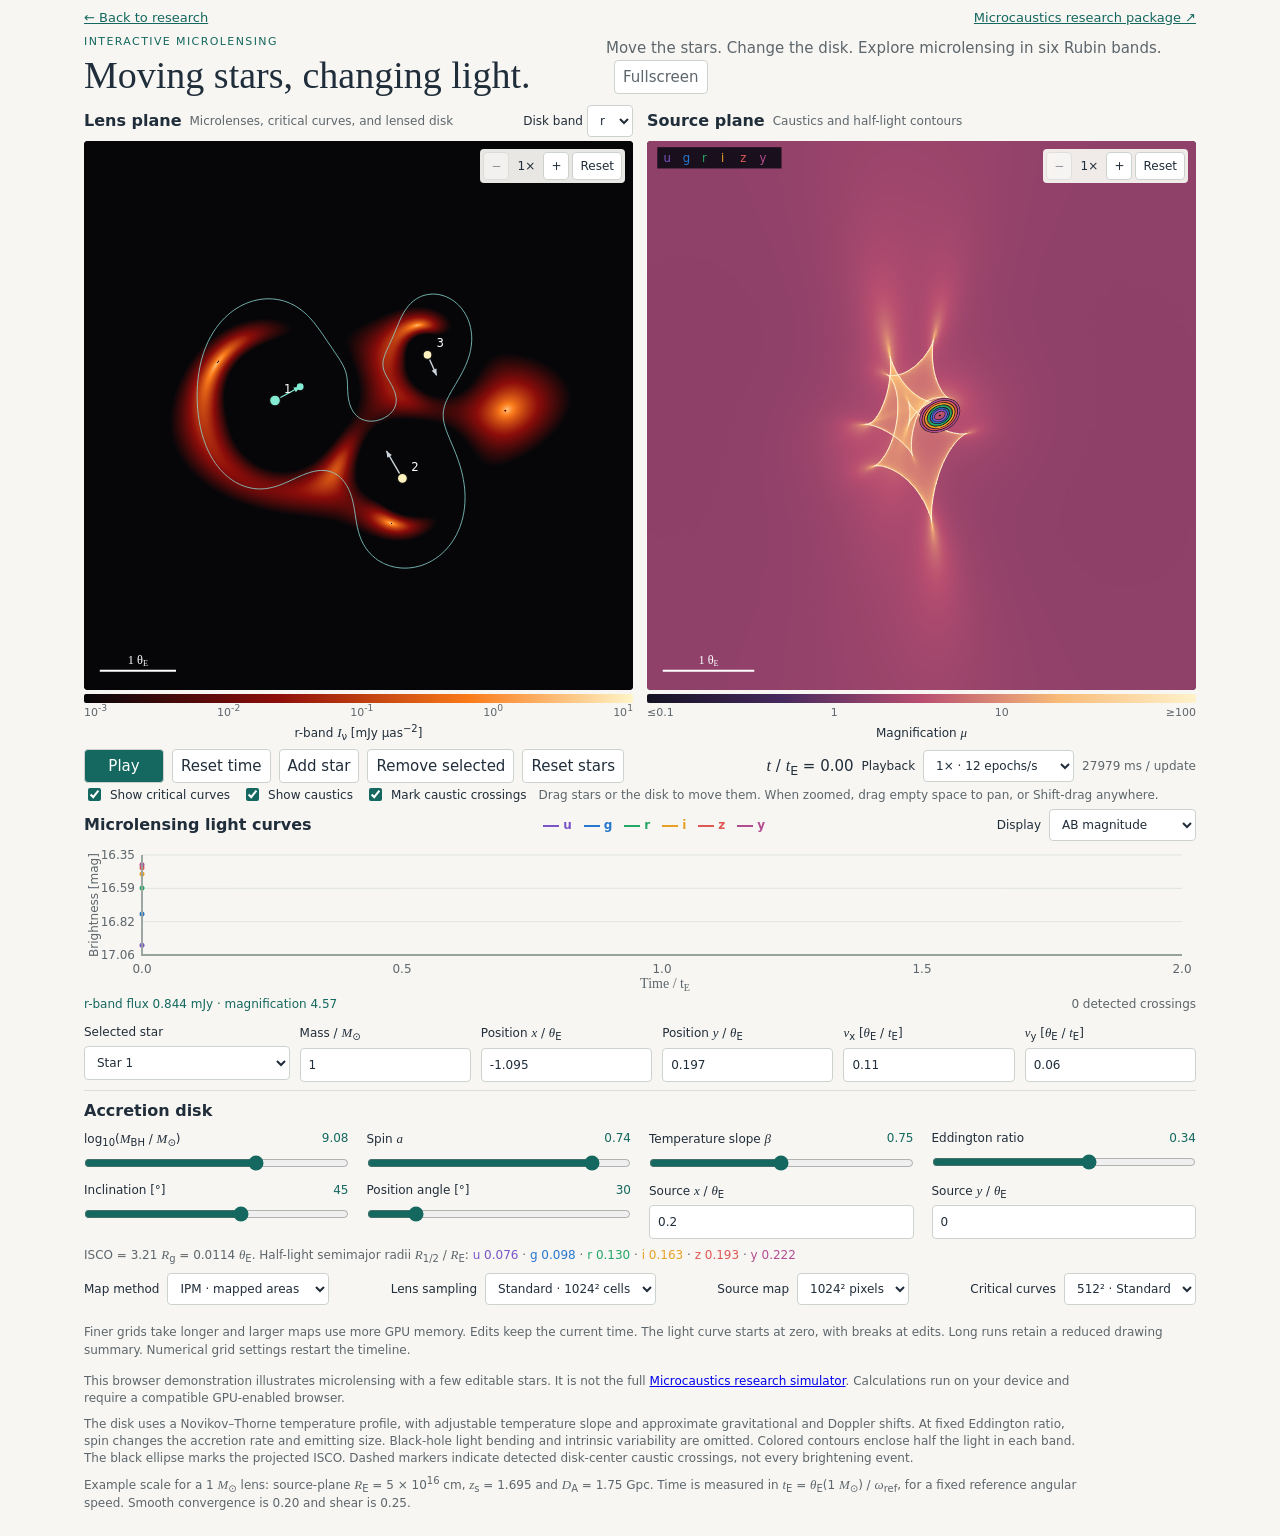
==== commit f6b03eb8: "Improve simulator display sharpness" ====
--- a/microlensing/index.html
+++ b/microlensing/index.html
@@ -32,7 +32,7 @@
 @media(min-width:521px) and (max-width:900px){.panels .panel-heading{min-height:70px;align-items:start}.panels .panel-title{max-width:210px}.panels .inline{gap:4px}}
 @media(max-width:760px){header>p{margin-top:6px}.panels .panel-heading{display:flex;flex-wrap:wrap;gap:4px 8px}.settings{gap:10px 12px}}
 html.embedded body{background:transparent;overflow:hidden}html.embedded main{max-width:none;padding:0}html.embedded nav[aria-label="Simulator navigation"],html.embedded header .eyebrow{display:none!important}html.embedded h1{font-size:28px}html.embedded header{margin-bottom:14px}
-</style><link rel="stylesheet" href="layout.css?v=20261028-display"></head>
+</style><link rel="stylesheet" href="layout.css?v=20261028-sharp"></head>
 <body><main>
 <nav aria-label="Simulator navigation" style="display:flex;flex-wrap:wrap;justify-content:space-between;gap:12px;margin-bottom:14px;font-size:13px"><a href="../#research" style="color:var(--teal)">← Back to research</a><a href="https://github.com/JFagin/microcaustics" style="color:var(--teal)">Microcaustics research package ↗</a></nav>
 <noscript><p>This interactive simulator requires JavaScript. You can still <a href="../#in-motion">view the research figures and animations</a>.</p></noscript>
@@ -929,7 +929,7 @@
 let disabledBeforeFailure=new Map(),workingSampling={method:'ipm',side:1024};
 const stateKey=()=>JSON.stringify([revision,stars,source,time,$('curve-resolution').value,$('quality').value,$('method').value,$('map-resolution').value]);
 const lensHalf=()=>LENS_HALF/lensZoom,sourceHalf=()=>SOURCE_HALF/sourceZoom;
-const pos=(p,half,canvas=overlay)=>viewPixel(p,half,canvas.width,canvas.height,canvas===srcOverlay?sourceViewCenter:lensViewCenter);
+const pos=(p,half,canvas=overlay)=>viewPixel(p,half,DISPLAY_GRID,DISPLAY_GRID,canvas===srcOverlay?sourceViewCenter:lensViewCenter);
 function stop(){playing=false;$('play').textContent='Play';if(liveEdit)liveEdit.resume=false;invalidatePlayback();}
 function restart(){resetLiveTime();}
 function fillSelection(){
@@ -938,18 +938,18 @@
  const s=stars[selected],p=s&&position(s,time);for(const key of ['mass','x','y','vx','vy']){$(key).disabled=!s;$(key).value=s?Number((key==='x'||key==='y'?p[key]:s[key==='mass'?'m':key]).toFixed(3)):'';}
 }
 function world(e,c,half){const r=c.getBoundingClientRect();return viewWorld((e.clientX-r.left)/r.width,(e.clientY-r.top)/r.height,half,c===srcOverlay?sourceViewCenter:lensViewCenter);}
-function scaleBar(c,half){const x=23,y=c.canvas.height-28,length=scaleLength(half),label=`${Number(length.toPrecision(3))} θ`,len=length*c.canvas.width/(2*half);c.save();c.strokeStyle='#fff';c.lineWidth=3;c.beginPath();c.moveTo(x,y);c.lineTo(x+len,y);c.stroke();c.fillStyle='#fff';c.textAlign='left';c.font='18px Georgia';const width=c.measureText(label).width;c.font='12px Georgia';const subWidth=c.measureText('E').width,left=x+(len-width-subWidth)/2;c.font='18px Georgia';c.fillText(label,left,y-10);c.font='12px Georgia';c.fillText('E',left+width,y-7);c.restore();}
+function scaleBar(c,half){const x=23,y=DISPLAY_GRID-28,length=scaleLength(half),label=`${Number(length.toPrecision(3))} θ`,len=length*DISPLAY_GRID/(2*half);c.save();c.strokeStyle='#fff';c.lineWidth=3;c.beginPath();c.moveTo(x,y);c.lineTo(x+len,y);c.stroke();c.fillStyle='#fff';c.textAlign='left';c.font='18px Georgia';const width=c.measureText(label).width;c.font='12px Georgia';const subWidth=c.measureText('E').width,left=x+(len-width-subWidth)/2;c.font='18px Georgia';c.fillText(label,left,y-10);c.font='12px Georgia';c.fillText('E',left+width,y-7);c.restore();}
 function arrow(c,a,b){c.beginPath();c.moveTo(...a);c.lineTo(...b);c.stroke();const ang=Math.atan2(b[1]-a[1],b[0]-a[0]);c.beginPath();c.moveTo(...b);c.lineTo(b[0]-10*Math.cos(ang-.4),b[1]-10*Math.sin(ang-.4));c.lineTo(b[0]-10*Math.cos(ang+.4),b[1]-10*Math.sin(ang+.4));c.closePath();c.fill();}
 function segments(c,list,half,color,width){c.strokeStyle=color;c.lineWidth=width;c.beginPath();for(const [a,b] of list){c.moveTo(...pos(a,half,c.canvas));c.lineTo(...pos(b,half,c.canvas));}c.stroke();}
 function overlays(){
- if(!summary||!curves)return;const c=overlay.getContext('2d');c.clearRect(0,0,overlay.width,overlay.height);
+ if(!summary||!curves)return;const c=clearOverlay(overlay);
  if($('critical').checked)segments(c,curves.critical,lensHalf(),'#8fded9',1.15);scaleBar(c,lensHalf());
  stars.forEach((s,i)=>{const p=position(s,time),a=pos([p.x,p.y],lensHalf()),b=pos([p.x+3*s.vx,p.y+3*s.vy],lensHalf());c.fillStyle=c.strokeStyle=i===selected?'#83ead3':'#ccd5db';c.lineWidth=2;arrow(c,a,b);c.beginPath();c.arc(...a,5+3*Math.sqrt(s.m),0,2*Math.PI);c.fillStyle=i===selected?'#83ead3':'#fff2bf';c.fill();c.strokeStyle='#111';c.stroke();c.fillStyle='#fff';c.font='17px system-ui';c.fillText(String(i+1),a[0]+13,a[1]-11);if(i===selected){c.beginPath();c.arc(...b,5,0,2*Math.PI);c.fillStyle='#83ead3';c.fill();}});
- const d=srcOverlay.getContext('2d');d.clearRect(0,0,srcOverlay.width,srcOverlay.height);
+ const d=clearOverlay(srcOverlay);
  if($('caustics').checked)segments(d,curves.caustic,sourceHalf(),'#fff5dc',1.4);
  const a=pos([source.x,source.y],sourceHalf(),srcOverlay),p=summary.p;
- for(let b=5;b>=0;b--){const r=summary.half[b]*srcOverlay.width/(2*sourceHalf());d.beginPath();d.ellipse(...a,r,r*p.q,-p.angle,0,2*Math.PI);d.strokeStyle='#111';d.lineWidth=4;d.stroke();d.strokeStyle=BAND_COLORS[b];d.lineWidth=2.5;d.stroke();}
- const risco=p.rin*p.rgTheta*srcOverlay.width/(2*sourceHalf());
+ for(let b=5;b>=0;b--){const r=summary.half[b]*DISPLAY_GRID/(2*sourceHalf());d.beginPath();d.ellipse(...a,r,r*p.q,-p.angle,0,2*Math.PI);d.strokeStyle='#111';d.lineWidth=4;d.stroke();d.strokeStyle=BAND_COLORS[b];d.lineWidth=2.5;d.stroke();}
+ const risco=p.rin*p.rgTheta*DISPLAY_GRID/(2*sourceHalf());
  d.beginPath();d.ellipse(...a,risco,risco*p.q,-p.angle,0,2*Math.PI);d.fillStyle='black';d.fill();scaleBar(d,sourceHalf());
  d.fillStyle='rgba(5,8,16,.85)';d.fillRect(15,9,181,31);d.font='17px system-ui';BAND_NAMES.forEach((b,i)=>{d.fillStyle=BAND_COLORS[i];d.fillText(b,24+i*28,30);});
 }
@@ -973,6 +973,7 @@
 }
 function drawViews(){
  if(!gpu||!summary)return;
+ resizeMapDisplays();
  const band=Number($('band').value),high=Math.ceil(Math.log10(summary.peak[band])),range=[high-4,high];
  gpu.draw(lens,'lens',stars,time,source,lensHalf(),band,range,lensViewCenter);
  gpu.draw(src,'map',stars,time,source,sourceHalf(),band,range,sourceViewCenter);
@@ -1351,6 +1352,29 @@
 for(const canvas of [overlay,srcOverlay])canvas.addEventListener('lostpointercapture',finishLiveEdit);
 
 
+// Drawing coordinates stay unchanged. Only the display's pixel count changes.
+const DISPLAY_GRID=800;
+function displayCanvasSize(cssWidth,density,maximum=4096){
+ const ratio=Number.isFinite(density)&&density>0?density:1;
+ return Math.max(1,Math.min(maximum,Math.ceil(cssWidth*ratio)));
+}
+function resizeMapDisplays(){
+ const maximum=Math.min(4096,gpu?.maxTargetSize??4096);
+ for(const [image,annotation] of [[lens,overlay],[src,srcOverlay]]){
+  const size=displayCanvasSize(image.getBoundingClientRect().width,devicePixelRatio,maximum);
+  for(const canvas of [image,annotation]){
+   if(canvas.width!==size)canvas.width=size;
+   if(canvas.height!==size)canvas.height=size;
+  }
+ }
+}
+function clearOverlay(canvas){
+ const c=canvas.getContext('2d');
+ c.setTransform(1,0,0,1,0,0);c.clearRect(0,0,canvas.width,canvas.height);
+ c.setTransform(canvas.width/DISPLAY_GRID,0,0,canvas.height/DISPLAY_GRID,0,0);
+ return c;
+}
+
 // Display only. Fullscreen fitting never changes the numerical grids.
 function lightCurveWindow(){return liveHistory.view();}
 let fitPending=false;
@@ -1377,10 +1401,21 @@
    const extra=document.querySelector('.curve').getBoundingClientRect().bottom-innerHeight+16;
    if(extra>0){side=Math.max(260,side-extra);panels.style.maxWidth=`${2*side+14}px`;alignHeadings();}
   }
-  drawCurve();
+  drawViews();drawCurve();
  });
 }
 window.addEventListener('resize',fitSimulator);
+const mapDisplayObserver=new ResizeObserver(fitSimulator);
+for(const view of document.querySelectorAll('.panels .view'))mapDisplayObserver.observe(view);
+// Moving between screens can change pixel density without changing CSS size.
+let densityQuery;
+function watchDisplayDensity(){
+ densityQuery?.removeEventListener('change',displayDensityChanged);
+ densityQuery=matchMedia(`(resolution: ${devicePixelRatio}dppx)`);
+ densityQuery.addEventListener('change',displayDensityChanged,{once:true});
+}
+function displayDensityChanged(){watchDisplayDensity();fitSimulator();}
+watchDisplayDensity();
 const fullButton=$('fullscreen'),fullElement=document.documentElement;
 fullButton.hidden=!document.fullscreenEnabled||!fullElement.requestFullscreen;
 fullButton.onclick=async()=>{
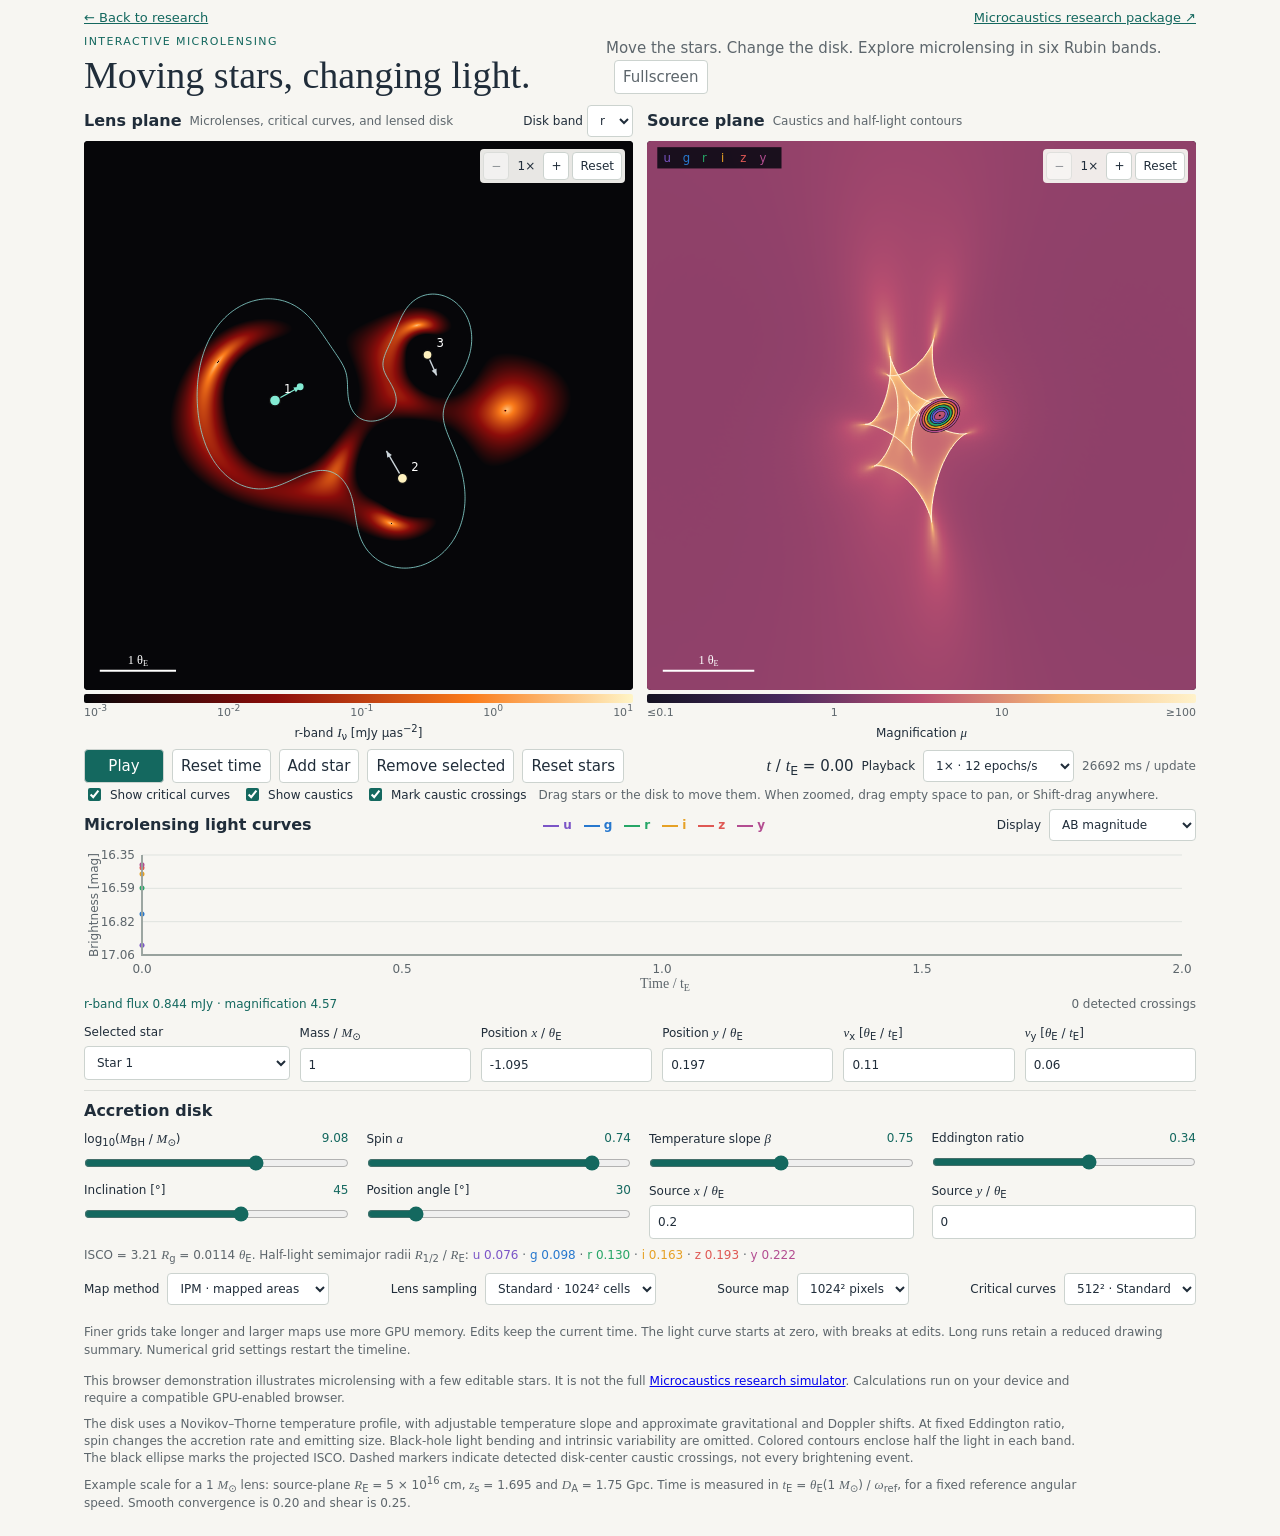
==== commit b5bb5928: "Fit main figures to viewport and shorten response movie view" ====
--- a/microlensing/index.html
+++ b/microlensing/index.html
@@ -32,7 +32,7 @@
 @media(min-width:521px) and (max-width:900px){.panels .panel-heading{min-height:70px;align-items:start}.panels .panel-title{max-width:210px}.panels .inline{gap:4px}}
 @media(max-width:760px){header>p{margin-top:6px}.panels .panel-heading{display:flex;flex-wrap:wrap;gap:4px 8px}.settings{gap:10px 12px}}
 html.embedded body{background:transparent;overflow:hidden}html.embedded main{max-width:none;padding:0}html.embedded nav[aria-label="Simulator navigation"],html.embedded header .eyebrow{display:none!important}html.embedded h1{font-size:28px}html.embedded header{margin-bottom:14px}
-</style><link rel="stylesheet" href="layout.css?v=20261028-sharp"></head>
+</style><link rel="stylesheet" href="layout.css?v=20261105-figure-fit"></head>
 <body><main>
 <nav aria-label="Simulator navigation" style="display:flex;flex-wrap:wrap;justify-content:space-between;gap:12px;margin-bottom:14px;font-size:13px"><a href="../#research" style="color:var(--teal)">← Back to research</a><a href="https://github.com/JFagin/microcaustics" style="color:var(--teal)">Microcaustics research package ↗</a></nav>
 <noscript><p>This interactive simulator requires JavaScript. You can still <a href="../#in-motion">view the research figures and animations</a>.</p></noscript>
@@ -1377,7 +1377,7 @@
 
 // Display only. Fullscreen fitting never changes the numerical grids.
 function lightCurveWindow(){return liveHistory.view();}
-let fitPending=false;
+let fitPending=false,embeddedViewportHeight=0;
 function fitSimulator(){
  if(fitPending)return;fitPending=true;
  requestAnimationFrame(()=>{
@@ -1400,6 +1400,14 @@
    alignHeadings();
    const extra=document.querySelector('.curve').getBoundingClientRect().bottom-innerHeight+16;
    if(extra>0){side=Math.max(260,side-extra);panels.style.maxWidth=`${2*side+14}px`;alignHeadings();}
+  }else if(embeddedViewportHeight&&innerWidth>520){
+   const natural=panels.querySelector('.view').getBoundingClientRect().width;
+   const chrome=document.querySelector('.curve').getBoundingClientRect().bottom-panels.getBoundingClientRect().top-natural;
+   let side=Math.min(natural,Math.max(180,embeddedViewportHeight-chrome-4));
+   panels.style.maxWidth=`${2*side+14}px`;
+   alignHeadings();
+   const extra=document.querySelector('.curve').getBoundingClientRect().bottom-panels.getBoundingClientRect().top-embeddedViewportHeight;
+   if(extra>0){side=Math.max(180,side-extra);panels.style.maxWidth=`${2*side+14}px`;alignHeadings();}
   }
   drawViews();drawCurve();
  });
@@ -1436,7 +1444,14 @@
  let resizePending=false;
  const reportHeight=()=>{if(document.fullscreenElement||resizePending)return;resizePending=true;requestAnimationFrame(()=>{resizePending=false;window.parent.postMessage({type:'microlensing-height',height:Math.ceil(main.getBoundingClientRect().height)},location.origin);});};
  new ResizeObserver(reportHeight).observe(main);document.addEventListener('fullscreenchange',reportHeight);reportHeight();
- window.addEventListener('message',event=>{if(event.origin!==location.origin||event.source!==window.parent)return;if(event.data?.type==='microlensing-visibility'&&!event.data.visible&&!document.fullscreenElement)stop();});
+ window.addEventListener('message',event=>{
+  if(event.origin!==location.origin||event.source!==window.parent)return;
+  if(event.data?.type==='microlensing-visibility'&&!event.data.visible&&!document.fullscreenElement)stop();
+  if(event.data?.type==='microlensing-viewport'){
+   const height=event.data.height;
+   if(Number.isFinite(height)&&height>=200&&height<=10000&&height!==embeddedViewportHeight){embeddedViewportHeight=height;fitSimulator();}
+  }
+ });
 }
 
 
--- a/microlensing/layout.css
+++ b/microlensing/layout.css
@@ -41,6 +41,7 @@
 .curve { margin: 4px 0 8px; }
 .curve .panel-heading { margin-bottom: 1px; }
 .curve #curve { height: 150px; }
+html.embedded:not(:fullscreen) .curve #curve { height: 130px; }
 .curve-footer .hint { margin-block: 2px; }
 .editor { padding-bottom: 8px; }
 .disk-controls { margin-top: 8px; }
